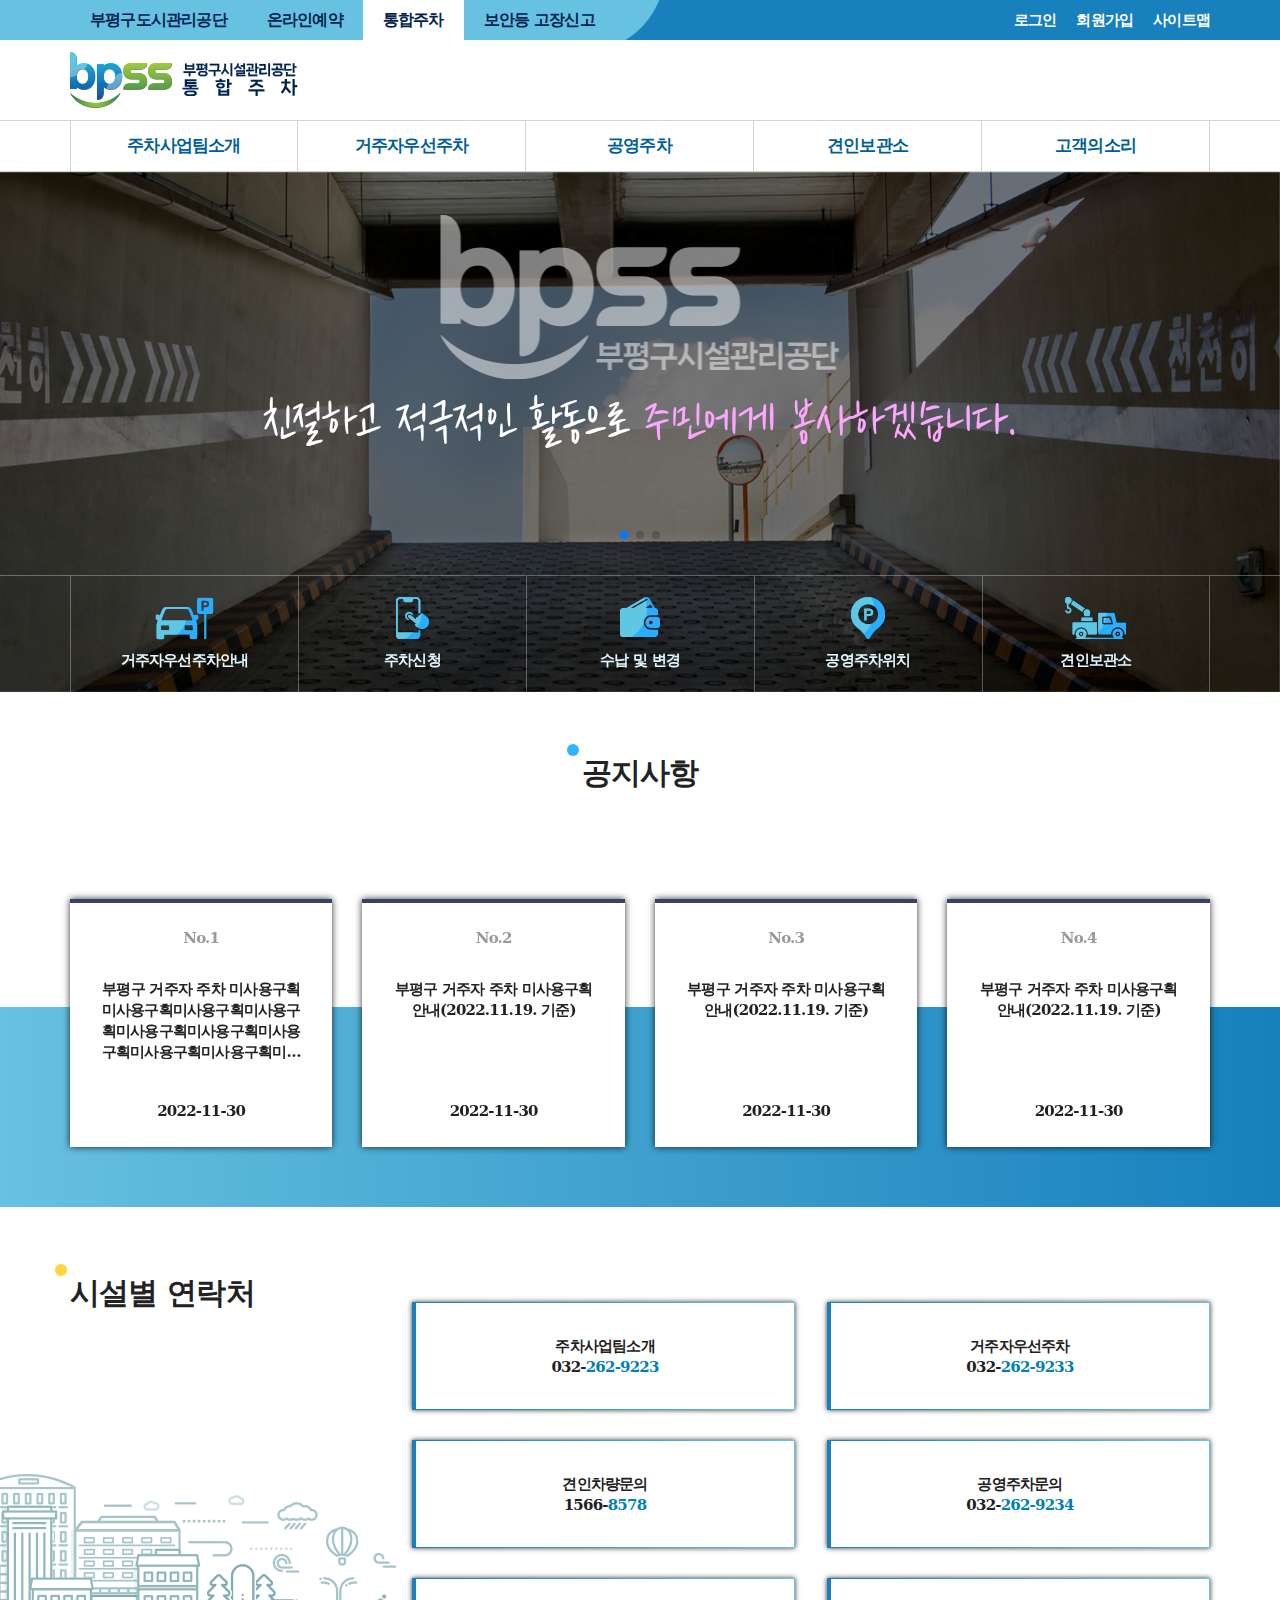
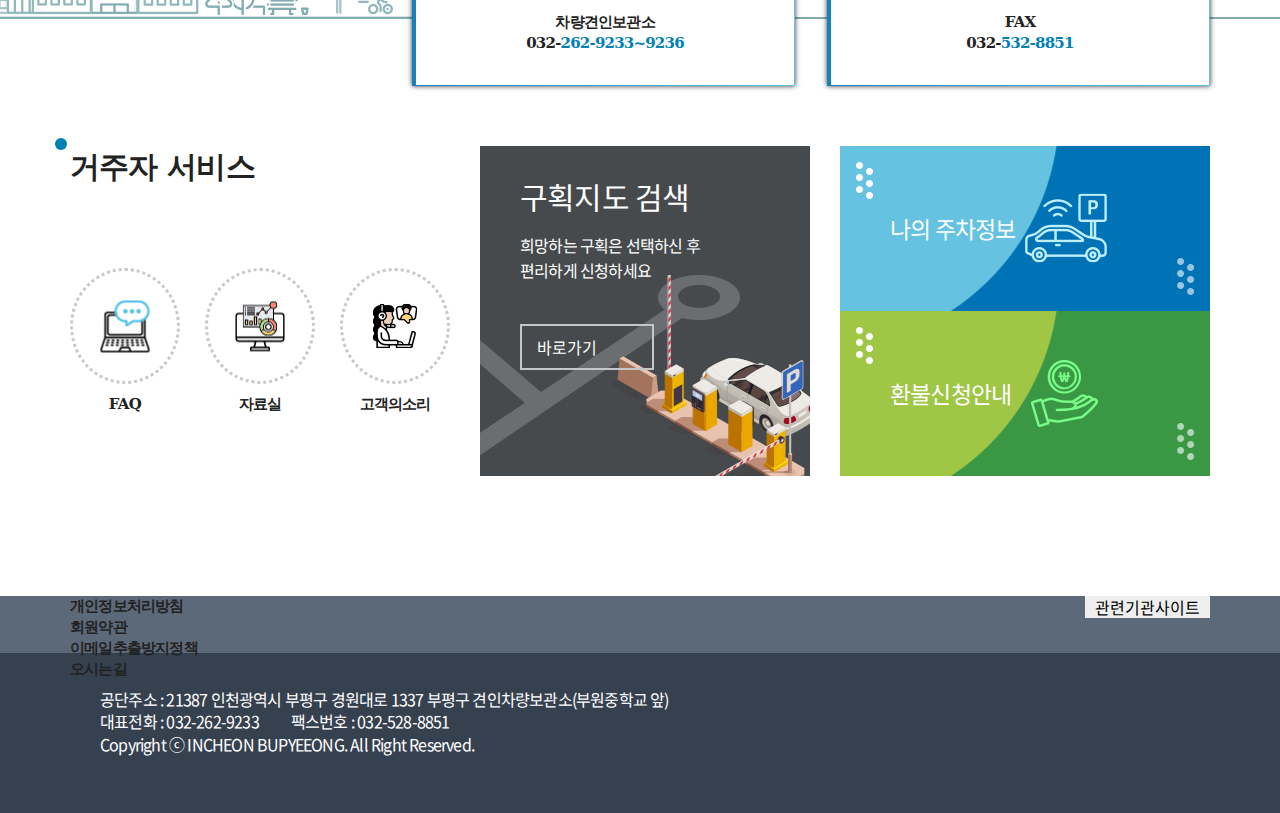
==== html/sub_주차사업팀소개_주차사업팀안내.html @ a251cdbd "#1202_bbp_반응형작업했음" ====
<!DOCTYPE html>
<html lang="ko">

<head>
    <meta charset="UTF-8">
    <meta http-equiv="X-UA-Compatible" content="ie=edge">
    <meta name="viewport" content="width=device-width, initial-scale=1.0, minimum-scale=1.0, maximum-scale=1.0">
    <title>부평구 통합주차시스템</title>
    <link rel="stylesheet" href="../common/css/default.css">
    <link rel="stylesheet" href="../common/css/slick.css" />
    <link rel="stylesheet" href="../common/css/swiper-bundle.min.css">
    <script src="../common/js/jquery-3.6.0.min.js"></script>
    <script src="../common/js/common.js"></script>
    <script src="../common/js/slick.js"></script>
    <script src="../common/js/swiper-bundle.min.js"></script>
</head>

<body>
    <div class="wrapper">
        <!-- skip navi -->
        <div class="skip_navi">
            <strong class="hide">바로가기 메뉴</strong>
            <a href="#contents">본문 바로가기</a>
            <a href="#gnb">주메뉴 바로가기</a>
        </div>
        <!-- / skip navi -->
        <!-- header -->
        <header>
            <div class="header_upper">
                <div class="container">
                    <ul class="ul_l">
                        <li>
                            <a href="">
                                부평구도시관리공단
                            </a>
                        </li>
                        <li>
                            <a href="">
                                온라인예약
                            </a>
                        </li>
                        <li class="active">
                            <a href="">
                                통합주차
                            </a>
                        </li>
                        <li>
                            <a href="">
                                보안등 고장신고
                            </a>
                        </li>
                    </ul>
                    <ul class="ul_r">
                        <!-- 로그인하면 숨김 -->
                        <li>
                            <a href="">
                                로그인
                            </a>
                        </li>
                        <li>
                            <a href="">
                                회원가입
                            </a>
                        </li>
                        <!-- / 로그인하면 숨김 -->
                        <li>
                            <a href="">
                                사이트맵
                            </a>
                        </li>
                    </ul>
                </div>
            </div>
            <div class="header_main">
                <div class="container">
                    <div class="logowrap">
                        <a href=""><span class="hide">부평구시설관리공단통합주차</span></a>
                    </div>
                    <div class="m_btn"></div>
                </div>
            </div>
            <nav class="m_menu clear">
                <div class="m_header">
                    <div class="container">
                        <div class="logowrap">
                            <a href=""><span class="hide">부평구시설관리공단통합주차</span></a>
                        </div>
                        <div class="m_btn"></div>
                    </div>
                </div>
                <div class="shortcut">
                    <div class="container">
                        <ul>
                            <li>
                                <a href="">
                                    <dl>
                                        <dt>
                                            <img src="../common/images/main_m_shortcut_01.png" alt="로그인 아이콘">
                                        </dt>
                                        <dd>로그인</dd>
                                    </dl>
                                </a>
                            </li>
                            <li>
                                <a href="">
                                    <dl>
                                        <dt>
                                            <img src="../common/images/main_m_shortcut_02.png" alt="회원가입 아이콘">
                                        </dt>
                                        <dd>회원가입</dd>
                                    </dl>
                                </a>
                            </li>
                            <li>
                                <a href="">
                                    <dl>
                                        <dt>
                                            <img src="../common/images/main_m_shortcut_03.png" alt="구간지도검색 아이콘">
                                        </dt>
                                        <dd>구간지도검색</dd>
                                    </dl>
                                </a>
                            </li>
                        </ul>
                    </div>
                </div>
                <div class="accord">
                    <dl>
                        <dt>주차사업팀소개</dt>
                        <dd><a href="">주차사업안내</a></dd>
                        <dd><a href="">주차문화개선계획</a></dd>
                        <dd><a href="">위치안내</a></dd>
                    </dl>
                    <dl>
                        <dt>거주자우선주차</dt>
                        <dd><a href="">이용안내</a></dd>
                        <dd><a href="">이용신청</a></dd>
                        <dd><a href="">환불신청 안내</a></dd>
                        <dd><a href="">구획지도검색</a></dd>
                        <dd><a href="">수납 및 변경</a></dd>
                        <dd><a href="">배정취소 안내</a></dd>
                        <dd><a href="">설치/삭선 신청</a></dd>
                    </dl>
                    <dl>
                        <dt>공영주차</dt>
                        <dd><a href="">이용안내</a></dd>
                        <dd><a href="">현황 및 위치</a></dd>
                        <dd><a href="">미납차량조회</a></dd>
                        <dd><a href="">무인주차장 정기권신청(분기)</a></dd>
                        <dd><a href="">대기신청</a></dd>
                    </dl>
                    <dl>
                        <dt>견인보관소</dt>
                        <dd><a href="">견인보관소 안내</a></dd>
                        <dd><a href="">견인차량 조회</a></dd>
                    </dl>
                    <dl>
                        <dt>고객의소리</dt>
                        <dd><a href="">공지사항</a></dd>
                        <dd><a href="">FAQ</a></dd>
                        <dd><a href="">민원게시판</a></dd>
                        <dd><a href="">자료실(양식)</a></dd>
                    </dl>
                    <dl>
                        <dt>My Page</dt>
                        <dd><a href="">차량정보</a></dd>
                        <dd><a href="">신청정보</a></dd>
                        <dd><a href="">수납관리</a></dd>
                        <dd><a href="">배정정보</a></dd>
                        <dd><a href="">월대기신청내역</a></dd>
                    </dl>
                </div>
            </nav>
            <div class="header_lower">
                <div class="container">
                    <nav class="gnbwrap">
                        <ul class="gnb">
                            <li class="dep_1">
                                <a href="">주차사업팀소개</a>
                                <div class="lnbwrap">
                                    <ul class="lnb"></ul>
                                </div>
                            </li>
                            <li class="dep_1">
                                <a href="">거주자우선주차</a>
                                <div class="lnbwrap">
                                    <ul class="lnb"></ul>
                                </div>
                            </li>
                            <li class="dep_1">
                                <a href="">공영주차</a>
                                <div class="lnbwrap">
                                    <ul class="lnb"></ul>
                                </div>
                            </li>
                            <li class="dep_1">
                                <a href="">견인보관소</a>
                                <div class="lnbwrap">
                                    <ul class="lnb"></ul>
                                </div>
                            </li>
                            <li class="dep_1">
                                <a href="">고객의소리 </a>
                                <div class="lnbwrap">
                                    <ul class="lnb"></ul>
                                </div>
                            </li>
                        </ul>
                    </nav>
                </div>
            </div>

        </header>
        <!-- / header -->
        <!-- contents -->
        <div class="contentswrap">
            <div class="main_visualwrap">
                <div class="swiper main_visual">
                    <div class="swiper-wrapper">
                        <div class="swiper-slide main_visual_01"><span class="hide">메인비쥬얼1</span></div>
                        <div class="swiper-slide main_visual_02"><span class="hide">메인비쥬얼2</span></div>
                        <div class="swiper-slide main_visual_03"><span class="hide">메인비쥬얼3</span></div>
                    </div>
                </div>
                <div class="swiper-pagination"></div>
                <div class="swiper-button"></div>
                <span class="visual_contents">친절하고 적극적인 활동으로 <em>주민에게 봉사하겠습니다.</em></span>
                <div class="visual_menu">
                    <div class="menu_list container">
                        <div class="swiper-wrapper">
                            <div class="swiper-slide">
                                <a href="">
                                    <dl>
                                        <dt>
                                            <img src="../common/images/main_icn_parkfirst.png" alt="">
                                        </dt>
                                        <dd class="lh">거주자우선<span class="brrr"></span>주차안내</dd>
                                    </dl>
                                </a>
                            </div>
                            <div class="swiper-slide">
                                <a href="">
                                    <dl>
                                        <dt>
                                            <img src="../common/images/main_icn_parksubmit.png" alt="">
                                        </dt>
                                        <dd>주차신청</dd>
                                    </dl>
                                </a>
                            </div>
                            <div class="swiper-slide">
                                <a href="">
                                    <dl>
                                        <dt>
                                            <img src="../common/images/main_icn_parkpay.png" alt="">
                                        </dt>
                                        <dd>수납 및 변경</dd>
                                    </dl>
                                </a>
                            </div>
                            <div class="swiper-slide">
                                <a href="">
                                    <dl>
                                        <dt>
                                            <img src="../common/images/main_icn_parkinglocation.png" alt="">
                                        </dt>
                                        <dd>공영주차위치</dd>
                                    </dl>
                                </a>
                            </div>
                            <div class="swiper-slide">
                                <a href="">
                                    <dl>
                                        <dt>
                                            <img src="../common/images/main_icn_pulledcar.png" alt="">
                                        </dt>
                                        <dd>견인보관소</dd>
                                    </dl>
                                </a>
                            </div></div>
                    </div>
                </div>
            </div>
            <section class="notice">
                <div class="container">
                    <div class="swiper-button-next2">
                        <span>
                        </span>
                    </div>
                    <div class="swiper-button-prev2">
                        <span>
                        </span>
                    </div>
                    <h2 class="main_tit">공지사항</h2>
                    <div class="swiper noticeslide">
                        <div class="swiper-wrapper">
                            <div class="swiper-slide notice_list">
                                <a href="">
                                    <p class="notice_num">No.1</p>
                                    <p class="notice_tit">
                                        부평구 거주자 주차
                                        미사용구획미사용구획미사용구획미사용구획미사용구획미사용구획미사용구획미사용구획미사용구획미사용구획미사용구획미사용구획미사용구획미사용구획미사용구획미사용구획
                                        안내(2022.11.19. 기준)
                                    </p>
                                    <span>2022-11-30</span>
                                </a>
                            </div>
                            <div class="swiper-slide notice_list">
                                <a href="">
                                    <p class="notice_num">No.2</p>
                                    <p class="notice_tit">
                                        부평구 거주자 주차 미사용구획 안내(2022.11.19. 기준)
                                    </p>
                                    <span>2022-11-30</span>
                                </a>
                            </div>
                            <div class="swiper-slide notice_list">
                                <a href="">
                                    <p class="notice_num">No.3</p>
                                    <p class="notice_tit">
                                        부평구 거주자 주차 미사용구획 안내(2022.11.19. 기준)
                                    </p>
                                    <span>2022-11-30</span>
                                </a>
                            </div>
                            <div class="swiper-slide notice_list">
                                <a href="">
                                    <p class="notice_num">No.4</p>
                                    <p class="notice_tit">
                                        부평구 거주자 주차 미사용구획 안내(2022.11.19. 기준)
                                    </p>
                                    <span>2022-11-30</span>
                                </a>
                            </div>
                        </div>
                    </div>
                </div>
            </section>
            <section class="contacts">
                <div class="container">
                    <div class="contacts_l">
                        <h2 class="main_tit">시설별 연락처</h2>
                    </div>
                    <ul class="contacts_r">
                        <li>
                            <a href="">
                                주차사업팀소개
                                <span>032-<em>262-9223</em></span>
                            </a>
                        </li>
                        <li>
                            <a href="">
                                거주자우선주차
                                <span>032-<em>262-9233</em></span>
                            </a>
                        </li>
                        <li>
                            <a href="">
                                견인차량문의
                                <span>1566-<em>8578</em></span>
                            </a>
                        </li>
                        <li>
                            <a href="">
                                공영주차문의
                                <span>032-<em>262-9234</em></span>
                            </a>
                        </li>
                        <li>
                            <a href="">
                                차량견인보관소
                                <span>032-<em>262-9233~9236</em></span>
                            </a>
                        </li>
                        <li>
                            <a href="">
                                FAX
                                <span>032-<em>532-8851</em></span>
                            </a>
                        </li>
                    </ul>

                </div>
            </section>
            <section class="services">
                <div class="container">
                    <div class="services_l">
                        <h2 class="main_tit">거주자 서비스</h2>
                        <ul class="serv_list">
                            <li>
                                <a href="">
                                    <dl>
                                        <dt>
                                            <img src="../common/images/main_icn_faq.png" alt="FAQ 아이콘">
                                        </dt>
                                        <dd>FAQ</dd>
                                    </dl>
                                </a>
                            </li>
                            <li>
                                <a href="">
                                    <dl>
                                        <dt>
                                            <img src="../common/images/main_icn_files.png" alt="자료실 아이콘">
                                        </dt>
                                        <dd>자료실</dd>
                                    </dl>
                                </a>
                            </li>
                            <li>
                                <a href="">
                                    <dl>
                                        <dt>
                                            <img src="../common/images/main_icn_customer.png" alt="고객의소리 아이콘">
                                        </dt>
                                        <dd>고객의소리</dd>
                                    </dl>
                                </a>
                            </li>
                        </ul>
                    </div>
                    <div class="services_m">
                        <dl>
                            <dt>구획지도 검색</dt>
                            <dd>희망하는 구획은 선택하신 후<br />편리하게 신청하세요</dd>
                        </dl>
                        <button>바로가기</button>
                    </div>
                    <div class="services_r">
                        <div>
                            나의 주차정보
                            <img src="../common/images/main_icn_parking.png" alt="">
                            <button></button>
                        </div>
                        <div>
                            환불신청안내
                            <img src="../common/images/main_icn_money.png" alt="">
                            <button></button>
                        </div>
                    </div>
                </div>
            </section>
        </div>
        <!-- / contents -->
        <!-- footer -->
        <footer>
            <div class="footer_upper">
                <div class="container">
                    <ul>
                        <li>
                            <a href="">
                                개인정보처리방침
                            </a>
                        </li>
                        <li>
                            <a href="">
                                회원약관
                            </a>
                        </li>
                        <li>
                            <a href="">
                                이메일추출방지정책
                            </a>
                        </li>
                        <li>
                            <a href="">
                                오시는길
                            </a>
                        </li>
                    </ul>
                    <div>
                        <label for="rel_sites" class="hide"></label>
                        <select name="" id="rel_sites">
                            <option value="0" selected>관련기관사이트</option>
                        </select>
                    </div>
                </div>
            </div>
            <div class="footer_main">
                <div class="container">
                    <address>
                        <p>
                            공단주소 : 21387 인천광역시 부평구 경원대로 1337 부평구 견인차량보관소(부원중학교 앞)<br />
                            대표전화 : 032-262-9233&nbsp;&nbsp;&nbsp;&nbsp;&nbsp;&nbsp;&nbsp;&nbsp;&nbsp;
                            팩스번호 : 032-528-8851<br />
                            Copyright ⓒ INCHEON BUPYEEONG. All Right Reserved.
                        </p>
                    </address>
                </div>
            </div>
        </footer>
        <!-- / footer -->
    </div>
</body>
<script>
    var swiper = new Swiper(".main_visual", {
        slidesPerView: 1,
        loop: true,
        pagination: {
            el: ".swiper-pagination",
            clickable: true,
        },
        navigation: {
            nextEl: ".swiper-button-next",
            prevEl: ".swiper-button-prev",
        },
    });

    var swiper2 = new Swiper(".noticeslide", {
        slidesPerView: 1,
        spaceBetween: 30,
        loop: true,
        navigation: {
            nextEl: ".swiper-button-next2",
            prevEl: ".swiper-button-prev2",
        },
        breakpoints: {
            640: {
                slidesPerView: 1,
            },
            768: {
                slidesPerView: 2,
                spaceBetween: 50,
            },
            1024: {
                slidesPerView: 3,
                spaceBetween: 40,
            },
            1280: {
                slidesPerView: 4,
                spaceBetween: 30,
            },
        },
    });

var ww = $(window).width();
var swiper3 = undefined;

function initSwiper() {

  if (ww < 768 && swiper3 == undefined) {
    swiper3 = new Swiper(".menu_list", {
    slidesPerView: 3,
    initialSlide: 0,
    loop: true,
    });
  } else if (ww >= 768 && swiper3 != undefined) {
    swiper3.destroy();
    swiper3 = undefined;
  }
}

initSwiper();

$(window).on('resize', function () {
  ww = $(window).width();
  initSwiper();
});


</script>

</html>
---- common/css/default.css ----
@charset "UTF-8";
/*만세체*/
@font-face {
  font-family: "Manse";
  src: url("../fonts/Manse.woff") format("woff");
  font-weight: normal;
  font-style: normal;
}
/* open-sans-300 - latin */
@font-face {
  font-family: "Open Sans";
  font-style: normal;
  font-weight: 300;
  src: url("../fonts/open-sans-v23-latin-300.eot");
  /* IE9 Compat Modes */
  src: local(""), url("../fonts/open-sans-v23-latin-300.eot?#iefix") format("embedded-opentype"), url("../fonts/open-sans-v23-latin-300.woff2") format("woff2"), url("../fonts/open-sans-v23-latin-300.woff") format("woff"), url("../fonts/open-sans-v23-latin-300.ttf") format("truetype"), url("../fonts/open-sans-v23-latin-300.svg#OpenSans") format("svg");
  /* Legacy iOS */
}
/* open-sans-300italic - latin */
@font-face {
  font-family: "Open Sans";
  font-style: italic;
  font-weight: 300;
  src: url("../fonts/open-sans-v23-latin-300italic.eot");
  /* IE9 Compat Modes */
  src: local(""), url("../fonts/open-sans-v23-latin-300italic.eot?#iefix") format("embedded-opentype"), url("../fonts/open-sans-v23-latin-300italic.woff2") format("woff2"), url("../fonts/open-sans-v23-latin-300italic.woff") format("woff"), url("../fonts/open-sans-v23-latin-300italic.ttf") format("truetype"), url("../fonts/open-sans-v23-latin-300italic.svg#OpenSans") format("svg");
  /* Legacy iOS */
}
/* open-sans-regular - latin */
@font-face {
  font-family: "Open Sans";
  font-style: normal;
  font-weight: 400;
  src: url("../fonts/open-sans-v23-latin-regular.eot");
  /* IE9 Compat Modes */
  src: local(""), url("../fonts/open-sans-v23-latin-regular.eot?#iefix") format("embedded-opentype"), url("../fonts/open-sans-v23-latin-regular.woff2") format("woff2"), url("../fonts/open-sans-v23-latin-regular.woff") format("woff"), url("../fonts/open-sans-v23-latin-regular.ttf") format("truetype"), url("../fonts/open-sans-v23-latin-regular.svg#OpenSans") format("svg");
  /* Legacy iOS */
}
/* open-sans-italic - latin */
@font-face {
  font-family: "Open Sans";
  font-style: italic;
  font-weight: 400;
  src: url("../fonts/open-sans-v23-latin-italic.eot");
  /* IE9 Compat Modes */
  src: local(""), url("../fonts/open-sans-v23-latin-italic.eot?#iefix") format("embedded-opentype"), url("../fonts/open-sans-v23-latin-italic.woff2") format("woff2"), url("../fonts/open-sans-v23-latin-italic.woff") format("woff"), url("../fonts/open-sans-v23-latin-italic.ttf") format("truetype"), url("../fonts/open-sans-v23-latin-italic.svg#OpenSans") format("svg");
  /* Legacy iOS */
}
/* open-sans-regular - latin */
@font-face {
  font-family: "Open Sans";
  font-style: normal;
  font-weight: 400;
  src: url("../fonts/open-sans-v26-latin-regular.eot");
  /* IE9 Compat Modes */
  src: local(""), url("../fonts/open-sans-v26-latin-regular.eot?#iefix") format("embedded-opentype"), url("../fonts/open-sans-v26-latin-regular.woff2") format("woff2"), url("../fonts/open-sans-v26-latin-regular.woff") format("woff"), url("../fonts/open-sans-v26-latin-regular.ttf") format("truetype"), url("../fonts/open-sans-v26-latin-regular.svg#OpenSans") format("svg");
  /* Legacy iOS */
}
/* open-sans-500 - latin */
@font-face {
  font-family: "Open Sans";
  font-style: normal;
  font-weight: 500;
  src: url("../fonts/open-sans-v26-latin-500.eot");
  /* IE9 Compat Modes */
  src: local(""), url("../fonts/open-sans-v26-latin-500.eot?#iefix") format("embedded-opentype"), url("../fonts/open-sans-v26-latin-500.woff2") format("woff2"), url("../fonts/open-sans-v26-latin-500.woff") format("woff"), url("../fonts/open-sans-v26-latin-500.ttf") format("truetype"), url("../fonts/open-sans-v26-latin-500.svg#OpenSans") format("svg");
  /* Legacy iOS */
}
/* open-sans-600 - latin */
@font-face {
  font-family: "Open Sans";
  font-style: normal;
  font-weight: 600;
  src: url("../fonts/open-sans-v23-latin-600.eot");
  /* IE9 Compat Modes */
  src: local(""), url("../fonts/open-sans-v23-latin-600.eot?#iefix") format("embedded-opentype"), url("../fonts/open-sans-v23-latin-600.woff2") format("woff2"), url("../fonts/open-sans-v23-latin-600.woff") format("woff"), url("../fonts/open-sans-v23-latin-600.ttf") format("truetype"), url("../fonts/open-sans-v23-latin-600.svg#OpenSans") format("svg");
  /* Legacy iOS */
}
/* open-sans-600italic - latin */
@font-face {
  font-family: "Open Sans";
  font-style: italic;
  font-weight: 600;
  src: url("../fonts/open-sans-v23-latin-600italic.eot");
  /* IE9 Compat Modes */
  src: local(""), url("../fonts/open-sans-v23-latin-600italic.eot?#iefix") format("embedded-opentype"), url("../fonts/open-sans-v23-latin-600italic.woff2") format("woff2"), url("../fonts/open-sans-v23-latin-600italic.woff") format("woff"), url("../fonts/open-sans-v23-latin-600italic.ttf") format("truetype"), url("../fonts/open-sans-v23-latin-600italic.svg#OpenSans") format("svg");
  /* Legacy iOS */
}
/* open-sans-700 - latin */
@font-face {
  font-family: "Open Sans";
  font-style: normal;
  font-weight: 700;
  src: url("../fonts/open-sans-v23-latin-700.eot");
  /* IE9 Compat Modes */
  src: local(""), url("../fonts/open-sans-v23-latin-700.eot?#iefix") format("embedded-opentype"), url("../fonts/open-sans-v23-latin-700.woff2") format("woff2"), url("../fonts/open-sans-v23-latin-700.woff") format("woff"), url("../fonts/open-sans-v23-latin-700.ttf") format("truetype"), url("../fonts/open-sans-v23-latin-700.svg#OpenSans") format("svg");
  /* Legacy iOS */
}
/* open-sans-700italic - latin */
@font-face {
  font-family: "Open Sans";
  font-style: italic;
  font-weight: 700;
  src: url("../fonts/open-sans-v23-latin-700italic.eot");
  /* IE9 Compat Modes */
  src: local(""), url("../fonts/open-sans-v23-latin-700italic.eot?#iefix") format("embedded-opentype"), url("../fonts/open-sans-v23-latin-700italic.woff2") format("woff2"), url("../fonts/open-sans-v23-latin-700italic.woff") format("woff"), url("../fonts/open-sans-v23-latin-700italic.ttf") format("truetype"), url("../fonts/open-sans-v23-latin-700italic.svg#OpenSans") format("svg");
  /* Legacy iOS */
}
/* open-sans-800 - latin */
@font-face {
  font-family: "Open Sans";
  font-style: normal;
  font-weight: 800;
  src: url("../fonts/open-sans-v23-latin-800.eot");
  /* IE9 Compat Modes */
  src: local(""), url("../fonts/open-sans-v23-latin-800.eot?#iefix") format("embedded-opentype"), url("../fonts/open-sans-v23-latin-800.woff2") format("woff2"), url("../fonts/open-sans-v23-latin-800.woff") format("woff"), url("../fonts/open-sans-v23-latin-800.ttf") format("truetype"), url("../fonts/open-sans-v23-latin-800.svg#OpenSans") format("svg");
  /* Legacy iOS */
}
/* open-sans-800italic - latin */
@font-face {
  font-family: "Open Sans";
  font-style: italic;
  font-weight: 800;
  src: url("../fonts/open-sans-v23-latin-800italic.eot");
  /* IE9 Compat Modes */
  src: local(""), url("../fonts/open-sans-v23-latin-800italic.eot?#iefix") format("embedded-opentype"), url("../fonts/open-sans-v23-latin-800italic.woff2") format("woff2"), url("../fonts/open-sans-v23-latin-800italic.woff") format("woff"), url("../fonts/open-sans-v23-latin-800italic.ttf") format("truetype"), url("../fonts/open-sans-v23-latin-800italic.svg#OpenSans") format("svg");
  /* Legacy iOS */
}
/* Noto Sans */
@font-face {
  font-family: "Noto Sans";
  font-weight: 200;
  font-style: normal;
  src: url("../fonts/NotoSansKR-Light.eot");
  src: local(※), url("../fonts/NotoSansKR-Light.eot#iefix") format("embedded-opentype"), url("../fonts/NotoSansKR-Light.woff") format("woff"), url("../fonts/NotoSansKR-Light.otf") format("opentype");
}
@font-face {
  font-family: "Noto Sans";
  font-weight: 300;
  font-style: normal;
  src: url("../fonts/NotoSansKR-DemiLight.eot");
  src: local(※), url("../fonts/NotoSansKR-DemiLight.eot#iefix") format("embedded-opentype"), url("../fonts/NotoSansKR-DemiLight.woff") format("woff"), url("../fonts/NotoSansKR-DemiLight.otf") format("opentype");
}
@font-face {
  font-family: "Noto Sans";
  font-weight: 400;
  font-style: normal;
  src: url("../common/fonts/NotoSansKR-Regular.eot");
  src: local(※), url("../fonts/NotoSansKR-Regular.eot#iefix") format("embedded-opentype"), url("../fonts/NotoSansKR-Regular.woff") format("woff"), url("../fonts/NotoSansKR-Regular.otf") format("opentype");
}
@font-face {
  font-family: "Noto Sans";
  font-weight: 500;
  font-style: normal;
  src: url("../fonts/NotoSansKR-Medium.eot");
  src: local(※), url("../fonts/NotoSansKR-Medium.eot#iefix") format("embedded-opentype"), url("../fonts/NotoSansKR-Medium.woff") format("woff"), url("../fonts/NotoSansKR-Medium.otf") format("opentype");
}
@font-face {
  font-family: "Noto Sans";
  font-weight: 700;
  font-style: normal;
  src: url("../fonts/NotoSansKR-Bold.eot");
  src: local(※), url("../fonts/NotoSansKR-Bold.eot#iefix") format("embedded-opentype"), url("../fonts/NotoSansKR-Bold.woff") format("woff"), url("../fonts/NotoSansKR-Bold.otf") format("opentype");
}
/*나눔명조*/
@font-face {
  font-family: "../fonts/NanumMyeongjo";
  font-style: normal;
  font-weight: 400;
  src: local("※"), url("../fonts/NanumMyeongjoR.woff2") format("woff2"), url("../fonts/NanumMyeongjoR.woff") format("woff"), url("../fonts/NanumMyeongjoR.ttf") format("truetype"), url("../fonts/NanumMyeongjoR.otf") format("opentype"), url("../fonts/NanumMyeongjoR.eot") format("embedded-opentype");
}
@font-face {
  font-family: "../fonts/NanumMyeongjo";
  font-style: normal;
  font-weight: 700;
  src: local("※"), url("../fonts/NanumMyeongjoB.woff2") format("woff2"), url("../fonts/NanumMyeongjoB.woff") format("woff"), url("../fonts/NanumMyeongjoB.ttf") format("truetype"), url("../fonts/NanumMyeongjoB.otf") format("opentype"), url("../fonts/NanumMyeongjoB.eot") format("embedded-opentype");
}
@font-face {
  font-family: "../fonts/NanumMyeongjo";
  font-style: normal;
  font-weight: 900;
  src: local("※"), url("../fonts/NanumMyeongjoEB.woff2") format("woff2"), url("../fonts/NanumMyeongjoEB.woff") format("woff"), url("../fonts/NanumMyeongjoEB.ttf") format("truetype"), url("../fonts/NanumMyeongjoEB.otf") format("opentype"), url("../fonts/NanumMyeongjoEB.eot") format("embedded-opentype");
}
@font-face {
  font-family: "Elice";
  font-style: normal;
  font-weight: 400;
  src: local("※"), url("../fonts/EliceDigitalBaeumOTF_Regular.woff") format("woff"), url("../fonts/EliceDigitalCodingverH_Regular.ttf") format("truetype"), url("../fonts/EliceDigitalBaeumOTF_Regular.otf") format("opentype"), url("../fonts/EliceDigitalBaeumOTF_Regular.eot") format("embedded-opentype");
}
@font-face {
  font-family: "Elice";
  font-style: normal;
  font-weight: 500;
  src: local("※"), url("../fonts/EliceDigitalBaeumOTF_Regular.woff") format("woff"), url("../fonts/EliceDigitalCodingverH_Regular.ttf") format("truetype"), url("../fonts/EliceDigitalBaeumOTF_Regular.otf") format("opentype"), url("../fonts/EliceDigitalBaeumOTF_Regular.eot") format("embedded-opentype");
}
@font-face {
  font-family: "one";
  font-weight: 300;
  font-style: normal;
  src: url("../fonts/ONE_MOBILE_REGULAR.eot");
  src: local(※), url("../fonts/ONE_MOBILE_REGULAR.eot") format("embedded-opentype"), url("../fonts/ONE_MOBILE_REGULAR.woff") format("woff"), url("../fonts/ONE_MOBILE_REGULAR.TTF") format("truetype"), url("../fonts/ONE_MOBILE_OTF_REGULAR.OTF") format("opentype");
}
@font-face {
  font-family: "one";
  font-weight: 400;
  font-style: normal;
  src: url("../fonts/ONE_MOBILE_BOLD.eot");
  src: local(※), url("../fonts/ONE_MOBILE_BOLD.eot") format("embedded-opentype"), url("../fonts/ONE_MOBILE_BOLD.woff") format("woff"), url("../fonts/ONE_MOBILE_BOLD.TTF") format("truetype"), url("../fonts/ONE_MOBILE_OTF_BOLD.OTF") format("opentype");
}
@font-face {
  font-family: "one";
  font-weight: 500;
  font-style: normal;
  src: url("../fonts/ONE_MOBILE_BOLD.eot");
  src: local(※), url("../fonts/ONE_MOBILE_BOLD.eot") format("embedded-opentype"), url("../fonts/ONE_MOBILE_BOLD.woff") format("woff"), url("../fonts/ONE_MOBILE_BOLD.TTF") format("truetype"), url("../fonts/ONE_MOBILE_OTF_BOLD.OTF") format("opentype");
}
@font-face {
  font-family: "one";
  font-weight: 600;
  font-style: normal;
  src: url("../fonts/ONE_MOBILE_BOLD.eot");
  src: local(※), url("../fonts/ONE_MOBILE_BOLD.eot") format("embedded-opentype"), url("../fonts/ONE_MOBILE_BOLD.woff") format("woff"), url("../fonts/ONE_MOBILE_BOLD.TTF") format("truetype"), url("../fonts/ONE_MOBILE_OTF_BOLD.OTF") format("opentype");
}
@font-face {
  font-family: "pop";
  font-weight: 400;
  font-style: normal;
  src: url("../fonts/ONE_MOBILE_POP.eot");
  src: local(※), url("../fonts/ONE_MOBILE_POP.eot") format("embedded-opentype"), url("../fonts/ONE_MOBILE_POP.woff") format("woff"), url("../fonts/ONE_MOBILE_POP.TTF") format("truetype"), url("../fonts/ONE_MOBILE_POP.OTF") format("opentype");
}
/* NanumSquare Neo */
@font-face {
  font-family: "../fonts/NanumSquare Neo L";
  src: url("../fonts/NanumSquareNeoTTF-aLt.eot");
  src: url("../fonts/NanumSquareNeoTTF-aLt.eot?#iefix") format("embedded-opentype"), url("../fonts/NanumSquareNeoTTF-aLt.woff2") format("woff2"), url("../fonts/NanumSquareNeoTTF-aLt.woff") format("woff"), url("../fonts/NanumSquareNeoTTF-aLt.ttf") format("truetype"), url("../fonts/NanumSquareNeoTTF-aLt.svg#NanumSquareNeoTTF-aLt") format("svg");
  font-weight: 300;
  font-style: normal;
  font-display: swap;
}
@font-face {
  font-family: "../fonts/NanumSquare Neo B";
  src: url("../fonts/NanumSquareNeoTTF-cBd.eot");
  src: url("../fonts/NanumSquareNeoTTF-cBd.eot?#iefix") format("embedded-opentype"), url("../fonts/NanumSquareNeoTTF-cBd.woff2") format("woff2"), url("../fonts/NanumSquareNeoTTF-cBd.woff") format("woff"), url("../fonts/NanumSquareNeoTTF-cBd.ttf") format("truetype"), url("../fonts/NanumSquareNeoTTF-cBd.svg#NanumSquareNeoTTF-cBd") format("svg");
  font-weight: bold;
  font-style: normal;
  font-display: swap;
}
@font-face {
  font-family: "../fonts/NanumSquare Neo R";
  src: url("../fonts/NanumSquareNeoTTF-bRg.eot");
  src: url("../fonts/NanumSquareNeoTTF-bRg.eot?#iefix") format("embedded-opentype"), url("../fonts/NanumSquareNeoTTF-bRg.woff2") format("woff2"), url("../fonts/NanumSquareNeoTTF-bRg.woff") format("woff"), url("../fonts/NanumSquareNeoTTF-bRg.ttf") format("truetype"), url("../fonts/NanumSquareNeoTTF-bRg.svg#NanumSquareNeoTTF-bRg") format("svg");
  font-weight: normal;
  font-style: normal;
  font-display: swap;
}
@font-face {
  font-family: "../fonts/NanumSquare Neo H";
  src: url("../fonts/NanumSquareNeoTTF-eHv.eot");
  src: url("../fonts/NanumSquareNeoTTF-eHv.eot?#iefix") format("embedded-opentype"), url("../fonts/NanumSquareNeoTTF-eHv.woff2") format("woff2"), url("../fonts/NanumSquareNeoTTF-eHv.woff") format("woff"), url("../fonts/NanumSquareNeoTTF-eHv.ttf") format("truetype"), url("../fonts/NanumSquareNeoTTF-eHv.svg#NanumSquareNeoTTF-eHv") format("svg");
  font-weight: 900;
  font-style: normal;
  font-display: swap;
}
@font-face {
  font-family: "../fonts/NanumSquare Neo EB";
  src: url("../fonts/NanumSquareNeoTTF-dEb.eot");
  src: url("../fonts/NanumSquareNeoTTF-dEb.eot?#iefix") format("embedded-opentype"), url("../fonts/NanumSquareNeoTTF-dEb.woff2") format("woff2"), url("../fonts/NanumSquareNeoTTF-dEb.woff") format("woff"), url("../fonts/NanumSquareNeoTTF-dEb.ttf") format("truetype"), url("../fonts/NanumSquareNeoTTF-dEb.svg#NanumSquareNeoTTF-dEb") format("svg");
  font-weight: bold;
  font-style: normal;
  font-display: swap;
}
@font-face {
  font-family: "../fonts/NanumSquare Neo variable";
  src: url("../fonts/NanumSquareNeo-Variable.eot");
  src: url("../fonts/NanumSquareNeo-Variable.eot?#iefix") format("embedded-opentype"), url("../fonts/NanumSquareNeo-Variable.woff2") format("woff2"), url("../fonts/NanumSquareNeo-Variable.woff") format("woff"), url("../fonts/NanumSquareNeo-Variable.ttf") format("truetype"), url("../fonts/NanumSquareNeo-Variable.svg#NanumSquareNeo-Variable") format("svg");
  font-weight: normal;
  font-style: normal;
  font-display: swap;
}
/* cafe25shiningstar */
@font-face {
  font-family: "Cafe24 Shiningstar";
  src: url("../fonts/Cafe24Shiningstar.eot");
  src: url("../fonts/Cafe24Shiningstar.eot?#iefix") format("embedded-opentype"), url("../fonts/Cafe24Shiningstar.woff2") format("woff2"), url("../fonts/Cafe24Shiningstar.woff") format("woff"), url("../fonts/Cafe24Shiningstar.ttf") format("truetype"), url("../fonts/Cafe24Shiningstar.svg#Cafe24Shiningstar") format("svg");
  font-weight: normal;
  font-style: normal;
  font-display: swap;
}
/********* reset.css **********/
html, body, div, span, applet, object, iframe, h1, h2, h3, h4, h5, h6, p, blockquote, pre, a, abbr, acronym, address, big, cite, code, del, dfn, em, img, ins, kbd, q, s, samp, small, strike, strong, sub, sup, tt, var, b, u, i, center, dl, dt, dd, ul, ol, li, form, fieldset, legend, label, input, button, select, textarea, header, main, footer, section, article, aside, menu, nav, table, caption, tbody, tfoot, thead, tr, th, td, summary, figure, figcaption, hgroup {
  margin: 0;
  padding: 0;
  border: 0;
  font-size: 100%;
  font: inherit;
  box-sizing: border-box;
}

html, body {
  width: 100%;
  height: 100%;
}

body {
  font-size: 16px;
  line-height: 1.4;
  color: #222;
  font-family: "Noto Sans", "sans-serif";
  letter-spacing: -0.05em;
}

/* HTML5 display-role reset for older browsers */
article, aside, details, figcaption, figure, footer, header, hgroup, menu, nav, section {
  display: block;
}

h1, h2, h3, h4, h5, h6 {
  font-size: 1rem;
  font-weight: normal;
}

ul, ol, li {
  list-style-type: none;
}

ul:after, ol:after, dl:after {
  display: block;
  clear: both;
  content: "";
}

a {
  color: inherit;
  text-decoration: none;
  display: block;
}

img {
  max-width: 100%;
  border: 0;
  vertical-align: middle;
}

p {
  max-height: 9999px;
}

address {
  font-style: normal;
}

button {
  margin: 0;
  padding: 0;
  box-sizing: border-box;
  border: 0 none;
  background-color: transparent;
  font-family: inherit;
  font-size: inherit;
  cursor: pointer;
  -webkit-appearance: none;
  -moz-appearance: none;
  appearance: none;
  box-sizing: border-box;
  cursor: pointer;
}

caption, legend {
  height: 1px;
  width: 1px;
  overflow: hidden;
  clip: rect(1px 1px 1px 1px);
  clip: rect(1px, 1px, 1px, 1px);
  margin: -1px;
}

.hide {
  height: 1px;
  width: 1px;
  overflow: hidden;
  clip: rect(1px 1px 1px 1px);
  clip: rect(1px, 1px, 1px, 1px);
  margin: -1px;
  position: absolute;
  left: 0;
  right: 0;
}

.clear {
  clear: both;
  display: block;
  content: "";
  overflow: hidden;
}

.br {
  display: block;
}

table {
  display: table;
  width: 100%;
  border-collapse: collapse;
  border-spacing: 0;
  table-layout: fixed;
}

select::-ms-expand {
  display: none;
}

input::-ms-check {
  display: none;
}

form {
  display: block;
  width: 100%;
}

input, select, textarea {
  padding: 0 10px;
  -webkit-appearance: none;
  -moz-appearance: none;
  appearance: none;
  box-sizing: border-box;
  width: 100%;
  display: block;
  border: 0;
  font-family: inherit;
}

.ml10 {
  margin-left: 10px;
}

.ml20 {
  margin-left: 20px;
}

.ml25 {
  margin-left: 25px;
}

.ml30 {
  margin-left: 30px;
}

.mt20 {
  margin-top: 20px;
}

.mt30 {
  margin-top: 30px;
}

.mt50 {
  margin-top: 50px;
}

.mr40 {
  margin-right: 40px;
}

.mb30 {
  margin-bottom: 30px;
}

.mb50 {
  margin-bottom: 50px;
}

.pb0 {
  padding-bottom: 0 !important;
}

.fl {
  float: left;
}

.fr {
  float: right;
}

.bo_l {
  border-left: 1px solid #999999;
}

.bo_r {
  border-right: 1px solid #999999;
}

/*flexbox*/
/*clear*/
/*요소중앙정렬*/
/*아이템 정렬*/
.wrapper {
  min-height: 100vh;
}

*, a {
  font-family: "NanumSquare Neo B", "serif";
  font-weight: bold;
  font-size: 15px;
}

.container {
  max-width: 1140px;
  margin: auto;
}
@media screen and (max-width: 1260px) {
  .container {
    margin-right: 30px;
    margin-left: 30px;
  }
}
@media screen and (max-width: 720px) {
  .container {
    margin-right: 13px;
    margin-left: 13px;
  }
}

.skip_navi {
  position: absolute;
  z-index: 9999;
  width: 100%;
  left: 0;
  top: 0;
  text-align: center;
}
.skip_navi a {
  display: block;
  position: absolute;
  left: 0;
  top: -9999px;
  z-index: 1;
  width: 100%;
  height: 40px;
  line-height: 40px;
  background-color: #333;
  color: #fff;
  font-size: 20px;
  font-weight: 700;
}
.skip_navi a:hover, .skip_navi a:focus {
  top: 0;
}

/*헤더*/
#header {
  /* box-shadow:0 0 10px rgba(0,0,0,0.1);  */
  /* &.active {border-radius:0 0 80px 0;transition:border-radius 0.1s;
    &:before {content:'';width:100%;height:1px;background-color:#ececec;position:absolute;left:0;top:100px;display:block;z-index:11;}
  } */
  /*   .gnb {@include clear; text-align: center;position: relative;
      font-size: 0;z-index: 12;margin-left: 50px;margin-right: 50px; padding-top: 25px;

      .logo {float: left; width: 200px;
        a {width: 200px;background: url(../images/logo.png) no-repeat center left;height: 40px;line-height: 40px;display: block;margin-right: 30px;
        }
      }

      >ul {font-size: 16px; @include clear;display: inline-block;color: #fff;float: left; 
        >li {float: left; padding: 0 30px;
          &:hover{
                    >a{color:#dd373b;} 
                } 
            &.active{
                    a {position:relative;}
                    >a::before{
                      position:absolute;left:50%;bottom:-30px;width:100%;transform:translateX(-50%);height:2px;background-color:#dd373b;content:'';z-index:2;
                    }
                    .dep2_wrap{visibility:visible;z-index: 3;}
                } 
          &:first-child {
            a {padding-left: 0;}
          }

          >a {font-weight: 600;position: relative; line-height: 40px;
            font-family: 'Elice';font-size: 18px;
          }
        }
      }

      .dep2 { display: none;width: 100%;position: absolute;top: 100%;left: 0;
        z-index: 1; visibility: hidden;background-color: #fff;
        .container {position: relative;@include clear;
          >ul {
            width: calc(100% - 215px);
            min-height: 120px;
            padding-left: 50px;
            background: #fff;
            @include ftItem(3, 30);
            margin: 30px 0 30px 215px;
            border-left: 1px solid #cecfd1;
            >li {
              transition: 0.3s;
              text-align: left;
              margin-bottom: 18px;

              &:hover {
                >a {border-color: #23408f;color: #23408f;
                  background-image: url(../images/icon_dep2_on.png);
                }
              }

              >a {line-height: 1.2em;font-size: 16px;padding: 12px 20px;
                transition: 0.3s; display: block;font-weight: 500;border: 1px solid #cecfd1; border-radius: 4px; transition: 0.3s;
                background: url(../images/icon_dep2.png) no-repeat right 21px center;
              }
            }
          }
        }
      }
    }
   */
}
@media screen and (max-width: 1200px) {
  #header .gnb .dep2_wrap .container > div {
    width: 180px;
  }
  #header .gnb .dep2_wrap .container > div img {
    width: 180px;
  }
  #header .gnb .dep2_wrap .container > ul {
    width: calc(100% - 180px);
    margin-left: 180px;
  }
}
@media screen and (max-width: 1080px) {
  #header.active {
    border-radius: 0;
  }
  #header.active:before {
    top: 82px;
  }
  #header .hd_top {
    display: none;
  }
  #header .gnb .logo a {
    padding: 16px 0;
  }
  #header .gnb > ul {
    display: none;
  }
  #header .gnb .btn_sitemap_open {
    float: right;
    display: block;
    width: 50px;
    height: 110px;
    background: url(../images/common/icon_hambug.png) no-repeat center right 30px auto;
  }
}
@media screen and (max-width: 720px) {
  #header {
    height: 55px;
  }
  #header.active:before {
    top: 55px;
  }
  #header .gnb .logo a {
    width: 155px;
    background-size: 155px auto;
    background-image: url(../images/img_logo_m.png);
    height: 55px;
    padding: 0;
  }
  #header .gnb .util {
    padding-top: 0px;
  }
  #header .gnb .util .search_box {
    top: 55px;
  }
  #header .gnb .util .btn_search_open {
    width: 55px;
    height: 55px;
    background-size: 20px auto;
  }
  #header .gnb .util .btn_search_open.active {
    background-size: 16px auto;
  }
  #header .gnb .util .btn_sitemap_open {
    width: 55px;
    height: 55px;
    background-size: 22px auto;
    margin: 0;
  }
}

.m_gnb {
  display: none;
}
@media screen and (min-width: 1080px) {
  .m_gnb {
    color: #404650;
    position: fixed;
    width: 100%;
    height: 100%;
    left: 0;
    top: 0;
    background: #fff;
    z-index: 100;
    overflow-y: hidden;
    background: rgba(0, 0, 0, 0.6);
  }
  .m_gnb > div {
    margin-left: 80px;
    background: #fff;
    min-height: 100%;
  }
  .m_gnb > div .util {
    padding: 20px 25px;
    background: #eee;
  }
  .m_gnb > div .util:after {
    content: "";
    display: block;
    clear: both;
  }
  .m_gnb > div .util ol {
    float: left;
  }
  .m_gnb > div .util ol:after {
    content: "";
    display: block;
    clear: both;
  }
  .m_gnb > div .util ol li {
    float: left;
    position: relative;
    margin-right: 7px;
  }
  .m_gnb > div .util ol li a {
    display: inline-block;
    line-height: 30px;
    font-size: 13px;
    padding: 0 40px 0 15px;
    color: #fff;
    background: #000 url(../images/m_join.png) no-repeat right 15px center/9px auto;
    border-radius: 30px;
    box-shadow: 0 3px 6px rgba(0, 0, 0, 0.33);
  }
  .m_gnb > div .util ol li:last-child a {
    background-image: url(../images/m_login.png);
  }
  .m_gnb > div .util .btn_sitemap_close {
    float: right;
    width: 30px;
    height: 30px;
    background: url(../images/m_close.png) no-repeat center/15px auto;
  }
}
@media screen and (min-width: 1080px) and (max-width: 1080px) {
  .m_gnb > ul {
    width: 100%;
  }
  .m_gnb > ul > li a {
    display: block;
    color: #404650;
    background: url(../images/arrow_gnb_dep1_off.png) no-repeat right 30px center/7px auto;
    border-bottom: 1px solid #ddd;
  }
  .m_gnb > ul > li > a {
    font-size: 18px;
    line-height: 52px;
    background-color: #fff;
    font-weight: 500;
    padding: 0 40px 0 30px;
  }
  .m_gnb > ul > li .dep2_wrap {
    display: none;
    background-color: #f6f7fc;
  }
  .m_gnb > ul > li .dep2_wrap > .container {
    margin: 0;
    max-width: none;
    padding: 0 20px;
  }
  .m_gnb > ul > li .dep2_wrap > .container > div {
    display: none;
  }
  .m_gnb > ul > li .dep2_wrap > .container > ul > li > a {
    display: block;
    line-height: 45px;
    font-size: 15px;
    padding-left: 10px;
    background-position: right 10px center;
  }
  .m_gnb > ul > li .dep2_wrap > .container > ul > li.active2 > a {
    background-image: url(../images/arrow_gnb_dep3_off.png);
    background-size: auto 7px;
  }
  .m_gnb > ul > li .dep2_wrap > .container > ul .dep3 {
    display: none;
    padding: 18px 0;
    border-bottom: 1px solid #ddd;
  }
  .m_gnb > ul > li .dep2_wrap > .container > ul .dep3 > li > a {
    display: block;
    line-height: 32px;
    color: #656d7b;
    font-size: 14px;
    border-bottom: none;
    background: none;
    font-weight: 300;
    padding: 0 0 0 20px;
  }
  .m_gnb > ul > li .dep2_wrap > .container > ul .dep3 > li > a:before {
    content: "";
    display: inline-block;
    width: 4px;
    height: 4px;
    background-color: #b3c1d8;
    margin-right: 7px;
    vertical-align: 3px;
  }
  .m_gnb > ul > li.active2 > a {
    background-image: url(../images/arrow_gnb_dep3_off.png);
    background-size: auto 7px;
  }
  .m_gnb > ul > li.active > a {
    background-color: #23408f;
    color: #fff;
    background-image: url(../images/arrow_gnb_dep1_on.png);
    background-size: auto 7px;
  }
  .m_gnb > ul > li.active .dep2_wrap > .container {
    margin: 0;
  }
}

#contents {
  position: relative;
}
#contents:after {
  content: "";
  display: block;
  clear: both;
}
.page_spot {
  position: relative;
  z-index: 1;
  border-bottom: 1px solid #dedede;
  color: #111;
}
.page_spot .page_tit {
  background-repeat: no-repeat;
  background-position: center;
  background-size: cover;
  text-align: center;
  padding-top: 110px;
  padding-bottom: 102px;
  background-image: url(../images/SUB_VISUAL1.png);
  height: 450px;
  /*      
       &.sb1 {background-image:url(../../images/mayor/bg_page_tit_1.jpg);}
       &.sb2 {background-image:url(../../images/mayor/bg_page_tit_2.jpg);}
       &.sb3 {background-image:url(../../images/mayor/bg_page_tit_3.jpg);}
       &.sb4 {background-image:url(../../images/mayor/bg_page_tit_4.jpg);} */
}
.page_spot .page_tit.sb1 {
  background-image: url(../images/SUB_VISUAL2.png);
}
.page_spot .page_tit.sb2 {
  background-image: url(../images/SUB_VISUAL3.png);
}
.page_spot .page_tit.sb3 {
  background-image: url(../images/SUB_VISUAL4.png);
}
.page_spot .page_tit.sb4 {
  background-image: url(../images/SUB_VISUAL5.png);
}
.page_spot .page_tit.sb5 {
  background-image: url(../images/SUB_VISUAL6.png);
}
.page_spot .page_tit > span {
  display: block;
  font-size: 48px;
  line-height: 110px;
  color: #fff;
  font-family: "elice";
  font-weight: 600;
  text-shadow: 10px 10px 15px rgba(0, 0, 0, 0.3);
  padding-top: 110px;
}
.page_spot .lnb {
  text-align: center;
}
.page_spot .lnb > li {
  display: inline-block;
  font-size: 20px;
  font-family: "elice";
  position: relative;
  vertical-align: top;
}
.page_spot .lnb > li:first-of-type:before {
  content: none;
}
.page_spot .lnb > li > a {
  display: table;
  width: 100%;
  height: 89px;
  padding-top: 8px;
  padding: 0 60px;
}
.page_spot .lnb > li > a > span {
  display: table-cell;
  vertical-align: middle;
}
.page_spot .lnb > li.active {
  color: #151a59;
  position: relative;
  font-weight: 600;
  border-bottom: 1px solid #071081;
}
.page_spot .lnb > li.active:before {
  content: "";
  position: absolute;
  left: 50%;
  bottom: 0;
  width: 20px;
  height: 20px;
  background: url(../images/sub_lnb_Arrow.png) no-repeat center bottom 10px;
  transform: translate(-50%, 50%);
  box-sizing: border-box;
  display: block;
}
.page_spot .lnb > li:hover {
  color: #151a59;
  position: relative;
  font-weight: 600;
  border-bottom: 1px solid #071081;
}
.page_spot .lnb > li:hover:before {
  content: "";
  position: absolute;
  left: 50%;
  bottom: 0;
  width: 20px;
  height: 20px;
  background: url(../images/sub_lnb_Arrow.png) no-repeat center bottom 10px;
  transform: translate(-50%, 50%);
  box-sizing: border-box;
  display: block;
}
.page_spot + #contents {
  padding: 50px 0 60px;
  min-height: 80vh;
}

/*페이지 타이틀*/
.tit_lg {
  padding-bottom: 50px;
}
.tit_lg:after {
  content: "";
  display: block;
  clear: both;
}
.tit_lg h2 {
  font-size: 27px;
  font-weight: 600;
  float: left;
  font-family: "ONE";
  float: left;
}
.tit_lg .pro_box {
  float: right;
}
.tit_lg .pro_box > img {
  display: inline-block;
  margin-left: 10px;
}
.tit_lg.b_bor {
  border-bottom: 1px solid #999999;
}

.tit_md {
  margin-bottom: 30px;
  display: block;
  font-size: 18px;
  font-family: "ONE";
  font-weight: 600;
}

/* 하단페이지넘버 */
.num {
  display: block;
  margin: auto;
  text-align: center;
  margin-top: 40px;
}

.w200 {
  width: 200px;
  max-width: 200px !important;
}

.w50 {
  width: 50%;
}

.table th {
  font-weight: 500;
  text-align: left;
  border-top: 1px solid #999;
  border-bottom: 1px solid #999;
  padding: 18px 0;
}
.table td {
  border-bottom: 1px solid #999;
  padding: 35px 0;
}
.table td > div {
  display: inline-block;
}

.table2 th, .table2 td {
  font-family: "ONE";
  padding: 20px 0;
  font-size: 15px;
  font-weight: 600;
  border-bottom: 1px solid #999999;
  text-align: center;
}
.table2 th {
  background-color: #d7e9ff;
  border-top: 1px solid #999999;
}
.table2 td.left {
  text-align: left;
}

.type_list:after {
  content: "";
  display: block;
  clear: both;
}
.type_list > li {
  float: left;
  margin-right: 40px !important;
  line-height: 1.2em;
}
.type_list > li label {
  display: inline-block;
  vertical-align: middle;
  cursor: pointer;
  padding-right: 10px;
  font-family: "ONE";
}
.type_list > li input {
  display: inline-block;
  width: 20px;
  height: 20px;
  padding: 0;
  vertical-align: middle;
  background-size: cover;
  margin-right: 5px;
  margin-top: 1px;
}
.type_list > li input[type=checkbox] {
  background-image: url("../images/chk_off.jpg");
}
.type_list > li input[type=checkbox]:checked {
  background-image: url("../images/chk_on.jpg");
}
.type_list > li input[type=radio] {
  background-image: url("../images/radio_off.png");
}
.type_list > li input[type=radio]:checked {
  background-image: url("../images/radio_on.png");
}
.type_list > li:last-of-type {
  margin-right: 0 !important;
}

/* 헤더 */
#header {
  position: absolute;
  left: 0;
  top: 0;
  width: 100%;
  z-index: 3;
  overflow-y: hidden;
  color: #fff;
  /*   .hd_md{
        .container{display: table;
          >*{display: table-cell;vertical-align: middle;}
        }
    } */
}
#header:hover {
  background-color: rgba(0, 0, 0, 0.5);
}
#header:hover > .container::before {
  background-color: #374958;
  width: 100%;
  height: 1px;
  position: relative;
  bottom: -111px;
  left: 0;
  z-index: 1;
  display: block;
  content: "";
}
#header .container {
  max-width: 1880px;
  position: relative;
}
#header .container:after {
  content: "";
  display: block;
  clear: both;
}
#header .logo {
  float: left;
}
#header .logo a {
  width: 230px;
  background: url(../images/logo.png) no-repeat center left;
  height: 110px;
  line-height: 110px;
  display: block;
  margin-left: 40px;
}
#header .util {
  float: right;
  width: 265px;
  margin-right: 40px;
}
#header .util:after {
  content: "";
  display: block;
  clear: both;
}
#header .util li {
  display: inline-block;
  vertical-align: middle;
  position: relative;
}
#header .util li a {
  line-height: 110px;
  padding: 0 20px;
  font-weight: 400;
  font-size: 14px;
  color: #fff;
}
#header .util li a.rang {
  background: url(../images/Arrow019.png) no-repeat center right;
  padding-right: 20px;
}
#header .util .btn_search_open {
  display: inline-block;
  background: url(../images/search_btn.png) no-repeat center;
  width: 40px;
  height: 110px;
  margin: 0 20px;
  /* &.active{background-image: url(../images/icon_search_close.png);
  + .search_box{display: block;}
  } */
}
#header .util .open_gnb {
  background: url(../images/sitemap_btn.png) no-repeat center;
  width: 40px;
  height: 110px;
  display: inline-block;
  vertical-align: middle;
}
@media screen and (max-width: 1155px) {
  #header .util {
    width: 200px;
  }
  #header .util li a {
    padding: 0 10px;
  }
  #header .util .btn_search_open {
    margin-right: 0;
  }
}
@media screen and (max-width: 1080px) {
  #header .util {
    width: 40px;
    text-align: right;
  }
  #header .util li:first-child {
    display: none;
  }
  #header .util li:nth-child(2) {
    display: none;
  }
  #header .util li:nth-child(3) {
    display: none;
  }
}
@media screen and (max-width: 720px) {
  #header .util .open_gnb {
    height: 70px;
  }
}
#header .m_btn {
  display: none;
}
#header .hd_menu {
  float: left;
  width: 50%;
}
#header #gnb {
  width: 100%;
  position: relative;
  z-index: 1;
  overflow: hidden;
}
#header #gnb:after {
  content: "";
  display: block;
  clear: both;
}
#header #gnb .container:after {
  content: "";
  display: block;
  clear: both;
}
#header #gnb .gnb_hd {
  display: none;
}
#header #gnb .dep1 > li {
  float: left;
  position: relative;
}
#header #gnb .dep1 > li > a {
  display: table;
  width: 100%;
  height: 110px;
  font-size: 18px;
  font-weight: 600;
  font-family: "Elice";
}
#header #gnb .dep1 > li > a span {
  display: table-cell;
  vertical-align: middle;
  text-align: center;
}
#header #gnb .dep2 {
  position: absolute;
  left: 0;
  top: 100%;
  z-index: 1;
  width: 100%;
  padding: 20px 10px;
  text-align: center;
  word-break: keep-all;
  color: #666;
  font-size: 16px;
  font-weight: 500;
}
#header #gnb .dep2 li a {
  font-family: "ONE";
  margin-bottom: 10px;
}
#header #gnb .dep2 li:hover {
  color: #fff;
}
#header #gnb .m_util {
  display: none;
}

@media screen and (max-width: 1260px) {
  #header .container {
    margin-left: 0;
    margin-right: 0;
  }
}
@media screen and (max-width: 1080px) {
  .container {
    margin: 0 20px;
    max-width: 100%;
  }
  #header:hover {
    background-color: unset;
  }
  #header:hover > .container::before {
    display: none;
  }
  #header #gnb {
    position: fixed;
    left: 0;
    top: 0;
    width: 100%;
    height: 100%;
    background-color: #fff;
    overflow-x: hidden;
    overflow-y: auto;
    display: none;
  }
  #header #gnb .dep1 > li > a span {
    text-align: left;
  }
  #header .hd_menu .logo a {
    background-position: top left;
    height: 60px;
  }
  #header .hd_menu {
    width: unset;
  }
  #header .util > div > div {
    display: none;
  }
  #header .util > div .logo {
    position: absolute;
    top: 20px;
    display: block;
    left: 20px;
    content: "";
  }
  #header .util > div .logo a {
    background-size: 240px auto;
    background-position: top 5px left; /*220930*/
  }
  #header .hd_menu #gnb {
    position: fixed;
    left: 0;
    top: 0;
    width: 100%;
    height: 100%;
    overflow-x: hidden;
    overflow-y: auto;
    display: none;
    background: #fff;
    z-index: 100;
  }
  #header .hd_menu #gnb .container:after {
    content: "";
    display: block;
    clear: both;
  }
  #header .hd_menu #gnb:before {
    content: none;
  }
  #header .hd_menu #gnb .gnb_hd {
    width: 100%;
    height: 80px;
    line-height: 80px;
    text-align: right;
    display: block;
    background: #fff;
    position: relative;
  }
  #header .hd_menu #gnb .gnb_hd:after {
    content: "";
    display: block;
    clear: both;
  }
  #header .hd_menu #gnb .gnb_hd img {
    position: absolute;
    left: 20px;
    top: 25px;
    width: 240px; /* 220930 */
  }
  #header .hd_menu #gnb .gnb_hd .close_gnb {
    vertical-align: middle;
    width: 33px;
    margin-right: 20px;
    background: url(../images/m_gnb_close.png) no-repeat center right;
    background-size: auto 28px;
    height: 60px;
  }
  #header .hd_menu .m_btn {
    display: block;
    text-align: right;
  }
  #header .hd_menu .m_btn .open_gnb {
    width: 40px;
    height: 50px;
    background: url(../images/btn_sitemap_open2.png) no-repeat top right;
    background-size: 30px auto;
  }
  #header .hd_menu .m_btn .logo a {
    background-size: auto 40px;
    line-height: 40px;
  }
  #header #gnb .container:after {
    content: "";
    display: block;
    clear: both;
  }
  #header #gnb:before {
    content: none;
  }
  #header #gnb .gnb_hd:after {
    content: "";
    display: block;
    clear: both;
  }
  #header #gnb .dep1 {
    width: 100%;
    padding: 0 0 30px 25px;
  }
  #header #gnb .dep1 > li {
    width: 100%;
    border-bottom: 1px solid #dde1ea;
  }
  #header #gnb .dep1 > li > a {
    display: table;
    width: 100%;
    height: 50px;
    text-align: left;
    font-size: 24px;
    color: #000;
    line-height: 60px;
  }
  #header #gnb .dep1 > li > a.menu_btn {
    position: relative;
  }
  #header #gnb .dep1 > li > a.menu_btn:after {
    content: "";
    position: absolute;
    right: 25px;
    top: 50%;
    background: url(../images/icon_gnb_dep1_off.png) no-repeat center/20px auto;
    width: 20px;
    height: 20px;
    transform: translateY(-50%);
    transition: all 0.3s;
  }
  #header #gnb .dep1 > li > div {
    position: static;
    visibility: visible;
    min-height: auto;
    display: none;
    background-color: #fff;
  }
  #header #gnb .dep1 > li > div:before, #header #gnb .dep1 > li > div:after {
    content: none;
  }
  #header #gnb .dep1 > li > div > div {
    display: none;
  }
  #header #gnb .dep1 > li.active > a span:before, #header #gnb .dep1 > li.active > a span:after {
    content: none;
  }
  #header #gnb .dep1 > li.active > a.menu_btn:after {
    background: url(../images/icon_gnb_dep1_on.png) no-repeat center/20px auto;
  }
  #header #gnb .dep1 > li.active > div {
    visibility: visible;
  }
  #header .hd_menu #gnb .dep1 > li > div {
    position: static;
    visibility: visible;
    min-height: auto;
    display: block;
  }
  #header .hd_menu #gnb .dep1 > li > div > div {
    margin: 0;
  }
  #header .hd_menu #gnb .dep1 > li > div > div > div {
    display: none;
  }
  #header .hd_menu #gnb .dep1 > li > div::before, #header .hd_menu #gnb .dep1 > li > div::after {
    display: none;
  }
  #header .hd_menu #gnb .dep2 > li {
    display: block;
    width: 100%;
  }
  #header .hd_menu #gnb .dep2 > li::after {
    display: none;
  }
  #header #gnb .dep2 li:hover > a {
    -webkit-text-decoration-line: none;
            text-decoration-line: none;
  }
  #header .hd_menu #gnb .dep2 > li > a {
    font-size: 20px;
    line-height: 50px;
    height: auto;
    padding: 0;
    width: 100%;
    display: block;
    border-bottom: 0;
    position: relative;
    font-weight: 500;
    text-align: left;
    color: #666;
    margin-bottom: 0;
  }
  #header #gnb .dep2 > li > a.menu_btn:after {
    content: "";
    position: absolute;
    right: 25px;
    top: 50%;
    background: url(../images/lnb_arrow_down.png) no-repeat center/14px auto;
    width: 14px;
    height: 9px;
    transform: translateY(-50%);
  }
  #header #gnb .dep2 > li.active > a.menu_btn:after {
    background: url(../images/lnb_arrow_up.png) no-repeat center/14px auto;
  }
  #header #gnb .dep2 {
    border-top: 2px solid #7196ff;
    display: none;
    position: relative;
    padding: 0;
    padding-left: 25px;
  }
  #header #gnb .dep2:before {
    content: none;
  }
  #header #gnb .dep2 > li {
    border-bottom: 1px solid #dde1ea;
    display: block;
  }
  #header #gnb .dep2 > li > h2 {
    display: none;
  }
  #header #gnb .dep2 > li:last-of-type {
    border-bottom: 0;
  }
  #header #gnb .dep2 > li > a:after {
    content: none;
  }
  #header #gnb .dep2 > li.active > a:before {
    content: "";
    background-color: #fff;
  }
  #header #gnb .dep2 > li.active > a.menu_btn {
    position: relative;
  }
  #header #gnb .dep2 > li .dep3 {
    padding-left: 0;
    display: none;
    width: 100%;
    padding-left: 20px;
    height: auto;
  }
  #header #gnb .dep2 > li .dep3 > li {
    width: 100%;
    float: none;
    display: block;
    margin-bottom: 5px;
    padding-left: 0;
    line-height: 60px;
  }
  #header #gnb .dep2 > li .dep3 > li:before {
    content: none;
  }
  #header #gnb .dep2 > li .dep3 > li > a { /* 221014 */
    font-size: 19px;
    color: #555;
    display: inline-block;
    width: 100%;
  }
  #header #gnb .dep3 {
    border-top: 1px solid #dde1ea;
    display: none;
    position: relative;
    padding: 0;
    padding-left: 25px;
  }
  #header #gnb .dep3 > li {
    border-bottom: 1px solid #dde1ea;
    display: block;
  }
  #header #gnb .dep3 > li:last-child {
    border-bottom: none;
  }
  #header #gnb .m_util > li:first-of-type {
    border-right: 1px solid #80a6e3;
  }
  #header .hd_menu #gnb .m_util {
    display: block;
    border-top: 1px solid #ccc;
    border-bottom: 1px solid #ccc;
  }
  #header .hd_menu #gnb .m_util:after {
    content: "";
    display: block;
    clear: both;
  }
  #header .hd_menu #gnb .m_util > li {
    float: left;
    width: 50%;
    text-align: center;
  }
  /* 220928 수정 */
  #header .hd_menu #gnb .m_util > li.loginname {
    width: 100%;
    padding: 20px 0;
    height: 65px;
    border-bottom: 1px solid #ccc;
    border-right: none;
  }
  #header .hd_menu #gnb .m_util > li {
    border-right: 1px solid #ccc;
  }
  #header .hd_menu #gnb .m_util > li:last-child {
    border-right: none;
  }
  #header .hd_menu #gnb .m_util > li a img {
    display: block;
    margin: auto;
  }
  #header .hd_menu #gnb .m_util > li a {
    font-size: 20px;
    text-align: center;
    color: #555;
    padding: 20px 0;
  }
}
@media screen and (max-width: 720px) {
  #header .logo a {
    margin-left: 20px;
    height: 70px;
  }
  #header .util {
    margin-right: 20px;
  }
}
/* 푸터 */
.footer .container {
  max-width: 1270px;
  border-left: 1px solid #c8c8c8;
  border-right: 1px solid #c8c8c8;
}
.footer .container > ul {
  padding: 40px 20px;
  text-align: right;
  border-bottom: 1px solid #c8c8c8;
}
.footer .container > ul li {
  text-align: right;
  display: inline-block;
  padding: 0 10px;
}
.footer .container > ul li:first-child {
  padding-left: 0;
}
.footer .container > ul li:last-child {
  padding-right: 0;
}
.footer .container .adr {
  padding: 40px 70px 110px;
}
.footer .container .adr:after {
  content: "";
  display: block;
  clear: both;
}
.footer .container .adr ol {
  background: url(../images/footer_logo.png) no-repeat center left;
  padding-left: 153px;
  height: 60px;
  font-size: 14px;
  font-family: "ONE";
  font-weight: 600;
  float: left;
}
.footer .container .adr .website {
  float: right;
  width: 235px;
  position: relative;
}
.footer .container .adr .website .btn {
  position: relative;
  width: 100%;
  border: 2px solid #b1b1b1;
  border-radius: 42px;
  height: 42px;
  padding: 0 45px 0 30px;
  text-align: left;
  background: #2d457c url(../images/website_arrow_down.png) no-repeat right 32px center;
  z-index: 1;
  color: #aaa;
}
.footer .container .adr .website .btn.active {
  background-image: url(../images/website_arrow_up.png);
}
.footer .container .adr .website > ul {
  padding-top: 20px;
  display: none;
  position: absolute;
  left: 0;
  top: 55%;
  width: 100%;
  max-height: 120px;
  overflow-x: hidden;
  overflow-y: auto;
  border: 2px solid #b1b1b1;
  border-radius: 0 0 5px 5px;
}
.footer .container .adr .website > ul li {
  padding: 10px 28px;
  border-bottom: 1px solid #b1b1b1;
}
.footer .container .adr .website > ul li:last-child {
  border-bottom: none;
}
.footer.sub {
  background-color: #2d457c;
  color: #aaa;
}
.footer.main .container {
  max-width: 1200px;
}
.footer.main .container > ul {
  position: relative;
}
.footer.main .container .adr ol {
  color: #444;
}
.footer.main .container .adr .website .btn {
  background-color: #fff;
  color: #000;
}
.footer.main .container .adr .website > ul {
  background-color: #fff;
}
@media screen and (max-width: 1260px) {
  .footer.main .container ul::after {
    left: 77px;
  }
  .footer.main .container ul::before {
    right: 149px;
    height: 1500px;
    z-index: 0;
  }
}
@media screen and (max-width: 1100px) {
  .footer.main .container ul::before {
    right: 139px;
  }
}
@media screen and (max-width: 1080px) {
  .footer.main .container ul::after {
    left: 103px;
  }
  .footer.main .container ul::before {
    right: 102px;
    height: 2000px;
  }
  .footer .container .adr ol {
    margin-top: 40px;
  }
}
@media screen and (max-width: 887px) {
  .footer .container > ul {
    padding: 40px 10px;
  }
  .footer .container > ul li {
    padding: 0 3px;
    font-size: 14px;
  }
}
@media screen and (max-width: 720px) {
  .footer .container {
    border-left: unset;
    border-right: unset;
  }
  .footer .container > ul {
    display: none;
  }
  .footer .container .adr ol {
    background-position: center top;
    padding-left: 0;
    padding-top: 75px;
    text-align: center;
  }
  .footer .container .adr .website {
    float: unset;
    margin: auto;
  }
}

/* header */
header {
  display: flex;
  flex-direction: column;
  flex-wrap: nowrap;
}
header .header_upper {
  height: 40px;
  line-height: 40px;
  background: url(../images/main_bg_headerupper.png) no-repeat center center/cover;
}
@media screen and (max-width: 1024px) {
  header .header_upper {
    display: none;
  }
}
header .header_upper .container {
  height: 100%;
  display: flex;
  flex-wrap: nowrap;
  justify-content: space-between;
}
header .header_upper .container > ul {
  display: flex;
  flex-wrap: nowrap;
  align-items: center;
}
header .header_upper .container .ul_l li.active a {
  background-color: #fff;
}
header .header_upper .container .ul_l li a {
  display: block;
  padding: 0 20px;
  font-size: 16px;
  color: #002450;
}
header .header_upper .container .ul_l li a:hover {
  background-color: #fff;
}
header .header_upper .container .ul_r li:last-child a {
  padding-right: 0;
}
header .header_upper .container .ul_r li a {
  font-size: 15px;
  padding: 0 10px;
  color: #fff;
}
header .header_main {
  height: 80px;
}
header .header_main .container {
  height: 100%;
  display: flex;
  flex-wrap: nowrap;
  justify-content: space-between;
  align-items: center;
}
header .header_main .container .logowrap {
  height: 100%;
}
header .header_main .container .logowrap a {
  width: 228px;
  height: 100%;
  background: url(../images/main_logo.png) no-repeat center center/contain;
}
header .header_main .container .m_btn {
  display: none;
  flex: 0 0 27px;
  width: 27px;
  height: 27px;
  background: url(../images/main_m_btn.png) no-repeat center center/cover;
  cursor: pointer;
}
header .header_main .container .m_btn.on {
  background: url(../images/main_m_btn_x.png) no-repeat center center/cover !important;
}
@media screen and (max-width: 1024px) {
  header .header_main .container .m_btn {
    display: block;
  }
}
header .m_menu {
  display: none;
  top: 0;
  left: 0;
  width: 100%;
  height: 100%;
  padding-bottom: 200px;
  z-index: 999;
  background: #167fbc;
}
header .m_menu .m_header {
  width: 100%;
  height: 80px;
}
header .m_menu .m_header .container {
  height: 100%;
  display: flex;
  flex-wrap: nowrap;
  justify-content: space-between;
  align-items: center;
}
header .m_menu .m_header .container .logowrap {
  height: 100%;
}
header .m_menu .m_header .container .logowrap a {
  width: 228px;
  height: 100%;
  background: url(../images/main_m_logo.png) no-repeat center center/contain !important;
}
header .m_menu .m_header .container .m_btn {
  flex: 0 0 27px;
  width: 27px;
  height: 27px;
  background: url(../images/main_m_btn_x.png) no-repeat center center/cover;
  cursor: pointer;
}
header .m_menu.on {
  display: block;
  position: fixed;
}
header .m_menu .shortcut {
  border-top: 1px solid #3a8ebf;
  border-bottom: 1px solid #3a8ebf;
}
header .m_menu .shortcut .container {
  margin: 0 !important;
}
header .m_menu .shortcut .container > ul {
  display: flex;
  flex-wrap: nowrap;
  text-align: center;
}
header .m_menu .shortcut .container > ul > li {
  flex: 0 0 33.33%;
  padding: 6% 0;
  border-right: 1px solid #3a8ebf;
}
header .m_menu .shortcut .container > ul > li:last-child {
  border-right: none;
}
header .m_menu .shortcut .container > ul > li a {
  display: flex;
  align-items: center;
  justify-content: center;
  width: 100%;
  height: 100%;
  color: #fff;
}
header .m_menu .shortcut .container > ul > li a dl dt {
  min-height: 52px;
  margin-bottom: 15px;
}
header .m_menu .shortcut .container > ul > li a dl dd {
  font-size: 20px;
}
header .m_menu .accord {
  height: auto;
}
header .m_menu .accord dl {
  position: relative;
}
header .m_menu .accord dl::before {
  content: "";
  display: block;
  position: absolute;
  z-index: 999;
  top: 34px;
  left: 15px;
  width: 34px;
  height: 13px;
  background: url(../images/main_m_bullet.png) no-repeat center center/contain;
}
header .m_menu .accord dl dt {
  padding-left: 70px;
  height: 80px;
  line-height: 80px;
  color: #fff;
  cursor: pointer;
  border-bottom: 1px solid #3a8ebf;
  font-size: 28px;
  position: relative;
}
header .m_menu .accord dl dt::before {
  content: "";
  display: block;
  width: 31px;
  height: 1px;
  position: absolute;
  top: 50%;
  right: 30px;
  transform: translate(-50%, -50%);
  background: #fff;
  transition: ease-in 0.3s;
}
header .m_menu .accord dl dt::after {
  content: "";
  display: block;
  width: 31px;
  height: 1px;
  position: absolute;
  top: 50%;
  right: 30px;
  transform: translate(-50%, -50%) rotate(90deg);
  background: #fff;
  transition: all 0.3s;
}
header .m_menu .accord dl dt.on::before {
  transform: translate(-50%, -50%) rotate(180deg);
}
header .m_menu .accord dl dt.on::after {
  transform: translate(-50%, -50%) rotate(-360deg);
}
header .m_menu .accord dl dd {
  display: none;
  padding-left: 95px;
  height: 60px;
  line-height: 60px;
  border-bottom: 1px solid #3a8ebf;
}
header .m_menu .accord dl dd a {
  font-size: 22px;
}
header .m_menu .accord dl a {
  color: #fff;
}
header .header_lower {
  border-top: 1px solid #d2d2d2;
  border-bottom: 1px solid #d2d2d2;
}
@media screen and (max-width: 1024px) {
  header .header_lower {
    display: none;
  }
}
header .header_lower .gnbwrap .gnb {
  display: flex;
  flex-wrap: nowrap;
}
header .header_lower .gnbwrap .gnb > .dep_1 {
  flex: 0 0 20%;
  text-align: center;
}
header .header_lower .gnbwrap .gnb > .dep_1:first-of-type a {
  border-left: 1px solid #d2d2d2;
}
header .header_lower .gnbwrap .gnb > .dep_1 a {
  padding: 13px 0;
  font-size: 17px;
  color: #005f96;
  border-right: 1px solid #d2d2d2;
}

/* footer */
footer .footer_upper {
  height: 57px;
  background-color: #5c6979;
}
footer .footer_upper .container {
  display: flex;
  flex-wrap: nowrap;
  justify-content: space-between;
}
footer .footer_upper .container .fu_l, footer .footer_upper .container .fu_r {
  position: relative;
}
@media screen and (max-width: 768px) {
  footer .footer_upper .container .fu_l, footer .footer_upper .container .fu_r {
    flex: 0 0 50%;
  }
}
footer .footer_upper .container .fu_l ul, footer .footer_upper .container .fu_r ul {
  display: flex;
  flex-wrap: nowrap;
  align-items: center;
}
footer .footer_upper .container .fu_l ul::after, footer .footer_upper .container .fu_r ul::after {
  display: none;
}
@media screen and (max-width: 1024px) {
  footer .footer_upper .container .fu_l ul, footer .footer_upper .container .fu_r ul {
    flex-direction: column-reverse;
    justify-content: flex-start;
    position: relative;
    top: -171px;
    height: 228px;
  }
}
footer .footer_upper .container .fu_l ul > li, footer .footer_upper .container .fu_r ul > li {
  width: 100%;
}
@media screen and (max-width: 1024px) {
  footer .footer_upper .container .fu_l ul > li, footer .footer_upper .container .fu_r ul > li {
    width: 100%;
    background-color: #5c6979;
    display: none;
  }
}
footer .footer_upper .container .fu_l ul > li:hover, footer .footer_upper .container .fu_r ul > li:hover {
  background-color: #495564;
}
footer .footer_upper .container .fu_l ul > li.on, footer .footer_upper .container .fu_r ul > li.on {
  display: block;
}
footer .footer_upper .container .fu_l ul > li a, footer .footer_upper .container .fu_r ul > li a {
  height: 100%;
  padding: 18px 30px;
  display: block;
  color: #ff9696;
}
@media screen and (max-width: 1024px) {
  footer .footer_upper .container .fu_l ul > li a, footer .footer_upper .container .fu_r ul > li a {
    padding: 18px 0;
    padding-left: 35px;
  }
}
footer .footer_upper .container .fu_l .show_more, footer .footer_upper .container .fu_r .show_more {
  display: block;
  width: 22px;
  height: 15px;
  background: url(../images/main_m_btn_pink.png) no-repeat center center;
  position: absolute;
  top: 20px;
  right: 20px;
  cursor: pointer;
  transform: rotate(180deg);
}
footer .footer_upper .container .fu_l .show_more.on, footer .footer_upper .container .fu_r .show_more.on {
  transform: rotate(360deg);
}
footer .footer_upper .container .fu_l .show_more.gray, footer .footer_upper .container .fu_r .show_more.gray {
  background: url(../images/main_m_btn_gray.png) no-repeat center center;
  transform: rotate(0);
}
footer .footer_upper .container .fu_l .show_more.gray.on, footer .footer_upper .container .fu_r .show_more.gray.on {
  transform: rotate(180deg);
}
footer .footer_upper .container .fu_r a {
  color: #fff !important;
}
footer .footer_main {
  height: 160px;
  padding-top: 35px;
  background-color: #364150;
  color: #fff;
}
footer .footer_main address {
  padding: 0 30px;
}

/* swiper common */
.swiper {
  width: 100%;
  height: 100%;
  margin-left: auto;
  margin-right: auto;
}

/* contents */
.contentswrap {
  width: 100%;
  height: 100%;
  /* main_visual */
}
.contentswrap .main_visualwrap {
  width: 100%;
  height: 520px;
  position: relative;
}
.contentswrap .main_visualwrap .main_visual .swiper-slide {
  background: #fff;
  filter: brightness(50%);
}
.contentswrap .main_visualwrap .main_visual .swiper-slide.main_visual_01 {
  background: url(../images/main_visual_01.png) no-repeat center center/cover;
}
.contentswrap .main_visualwrap .main_visual .swiper-slide.main_visual_02 {
  background: url(../images/main_visual_02.png) no-repeat center center/cover;
}
.contentswrap .main_visualwrap .main_visual .swiper-slide.main_visual_03 {
  background: url(../images/main_visual_03.png) no-repeat center center/cover;
}
.contentswrap .main_visualwrap .swiper-pagination {
  width: auto;
  height: 30px;
  position: absolute;
  top: 70%;
  left: 50%;
  transform: translate(-50%, -50%);
}
.contentswrap .main_visualwrap .visual_contents {
  position: absolute;
  display: inline-block;
  width: 80%;
  text-align: center;
  top: 41%;
  left: 50%;
  z-index: 2;
  transform: translateX(-50%);
  color: #fff;
  -webkit-user-select: none;
  -moz-user-select: none;
  -ms-user-select: none;
  user-select: none;
  font-family: "Cafe24 Shiningstar", "serif";
  font-size: 53px;
}
@media screen and (max-width: 1024px) {
  .contentswrap .main_visualwrap .visual_contents {
    line-height: 1;
    top: 47%;
    font-size: 7vw;
  }
}
@media screen and (max-width: 768px) {
  .contentswrap .main_visualwrap .visual_contents {
    font-size: 9.4vw;
  }
}
@media screen and (max-width: 460px) {
  .contentswrap .main_visualwrap .visual_contents {
    font-size: 10.5vw;
  }
}
.contentswrap .main_visualwrap .visual_contents em {
  color: #fca6fd;
}
@media screen and (max-width: 1024px) {
  .contentswrap .main_visualwrap .visual_contents em {
    display: block;
    font-family: "Cafe24 Shiningstar", "serif";
  }
}
.contentswrap .main_visualwrap .visual_contents::before {
  content: "";
  display: block;
  position: absolute;
  top: -170px;
  left: 50%;
  transform: translateX(-50%);
  width: 399px;
  height: 165px;
  background: url(../images/main_visual_logo.png) no-repeat center center/contain;
}
@media screen and (max-width: 1024px) {
  .contentswrap .main_visualwrap .visual_contents::before {
    width: 300px;
    top: -175px;
  }
}
.contentswrap .main_visualwrap .visual_menu {
  position: absolute;
  width: 100%;
  bottom: 0;
  z-index: 2;
  overflow: hidden;
  border-top: 1px solid rgba(255, 255, 255, 0.3);
}
@media screen and (max-width: 1024px) {
  .contentswrap .main_visualwrap .visual_menu {
    position: relative;
    border-top: none;
    border-bottom: 1px solid #ccc;
  }
}
.contentswrap .main_visualwrap .visual_menu .menu_list {
  overflow: hidden;
}
@media screen and (max-width: 768px) {
  .contentswrap .main_visualwrap .visual_menu .menu_list.container {
    margin: 0 !important;
  }
}
.contentswrap .main_visualwrap .visual_menu .menu_list .swiper-wrapper {
  display: flex;
  flex-wrap: nowrap;
  border-left: 1px solid rgba(255, 255, 255, 0.3);
}
.contentswrap .main_visualwrap .visual_menu .menu_list .swiper-wrapper > .swiper-slide {
  flex: 0 0 19.99%;
  text-align: center;
  border-right: 1px solid rgba(255, 255, 255, 0.3);
}
@media screen and (max-width: 1024px) {
  .contentswrap .main_visualwrap .visual_menu .menu_list .swiper-wrapper > .swiper-slide {
    border-right: 1px solid #ccc;
  }
}
@media screen and (max-width: 768px) {
  .contentswrap .main_visualwrap .visual_menu .menu_list .swiper-wrapper > .swiper-slide {
    flex: 0 0 33.33%;
  }
}
.contentswrap .main_visualwrap .visual_menu .menu_list .swiper-wrapper > .swiper-slide a {
  display: flex !important;
  align-items: center;
  justify-content: center;
  height: 116px;
  display: block;
  color: #dff7ff;
}
@media screen and (max-width: 1024px) {
  .contentswrap .main_visualwrap .visual_menu .menu_list .swiper-wrapper > .swiper-slide a {
    color: #444;
  }
}
.contentswrap .main_visualwrap .visual_menu .menu_list .swiper-wrapper > .swiper-slide a dl dt {
  min-height: 43px;
  margin-bottom: 10px;
}
@media screen and (max-width: 1024px) {
  .contentswrap .main_visualwrap .visual_menu .menu_list .swiper-wrapper > .swiper-slide a dl dt {
    padding-top: 5px;
    margin-bottom: 5px;
  }
}
@media screen and (max-width: 1024px) {
  .contentswrap .main_visualwrap .visual_menu .menu_list .swiper-wrapper > .swiper-slide a dl dd.lh {
    line-height: 1.5 !important;
  }
}
@media screen and (max-width: 1024px) {
  .contentswrap .main_visualwrap .visual_menu .menu_list .swiper-wrapper > .swiper-slide a dl dd {
    min-height: 42px;
    line-height: 42px;
  }
}
.contentswrap .main_visualwrap .visual_menu .menu_list .swiper-wrapper > .swiper-slide a dl dd .brrr {
  display: block;
}
@media screen and (min-width: 1023px) {
  .contentswrap .main_visualwrap .visual_menu .menu_list .swiper-wrapper > .swiper-slide a dl dd .brrr {
    display: none;
  }
}

.main_tit {
  font-family: "NanumSquare Neo EB", "serif";
  font-weight: bold;
  font-size: 30px;
  display: inline-block;
  position: relative;
}
.main_tit::before {
  content: "";
  display: block;
  width: 12px;
  height: 12px;
  background-color: #000;
  border-radius: 50%;
  position: absolute;
  top: -8px;
  left: -15px;
}

/* section notice */
.notice {
  text-align: center;
  padding-top: 60px;
  position: relative;
}
@media screen and (max-width: 1024px) {
  .notice {
    padding-top: 210px;
  }
}
.notice::after {
  content: "";
  display: block;
  position: absolute;
  bottom: -50px;
  left: 50%;
  transform: translateX(-50%);
  width: 1280px;
  height: 200px;
  background: rgb(103, 193, 224);
  background: linear-gradient(90deg, rgb(103, 193, 224) 0%, rgb(23, 128, 189) 100%);
}
@media screen and (max-width: 1300px) {
  .notice::after {
    width: 100%;
  }
}
.notice .container {
  max-width: 1280px;
  position: relative;
  margin-bottom: 50px;
}
.notice .main_tit {
  margin-bottom: 65px;
}
.notice .main_tit::before {
  background-color: #31b4ff;
}
.notice .noticeslide {
  width: 91.41%;
  padding: 40px 15px 10px;
  position: relative;
}
.notice .noticeslide .notice_list {
  transition: all 0.3s;
}
.notice .noticeslide .notice_list:hover {
  transform: translateY(-30px);
}
.notice .noticeslide .notice_list a {
  height: 248px;
  background: #fff;
  box-shadow: 0 0 7px rgba(0, 0, 0, 0.8);
  display: flex;
  flex-direction: column;
  padding: 25px 30px;
  border-top: 4px solid #37426a;
}
.notice .noticeslide .notice_list a .notice_num {
  color: #999;
  margin-bottom: 30px;
}
.notice .noticeslide .notice_list a .notice_tit {
  display: -webkit-box;
  max-height: 80px;
  text-overflow: ellipsis;
  overflow: hidden;
  -webkit-box-orient: vertical;
  -webkit-line-clamp: 4;
}
.notice .noticeslide .notice_list a span {
  margin-top: auto;
}
.notice .swiper-button-next2 {
  background: rgb(103, 193, 224);
  background: linear-gradient(270deg, rgb(103, 193, 224) 0%, rgb(23, 128, 189) 100%);
  position: absolute;
  width: 62px;
  height: 62px;
  top: 63%;
  right: -100px;
  transform: translateY(-50%);
  cursor: pointer;
  transition: all 0.3s;
}
@media screen and (max-width: 1620px) {
  .notice .swiper-button-next2 {
    display: none;
  }
}
.notice .swiper-button-next2:hover {
  border-radius: 50%;
}
.notice .swiper-button-next2:hover > span {
  border-radius: 50%;
}
.notice .swiper-button-next2:hover::after {
  transform: translate(-35px, -50%);
}
.notice .swiper-button-next2::after {
  content: "";
  display: block;
  width: 43px;
  height: 36px;
  background: url(../images/slide_arrow_next.png) no-repeat center center;
  position: absolute;
  z-index: 2;
  top: 50%;
  right: -27px;
  transform: translateY(-50%);
  transition: all 0.3s;
}
.notice .swiper-button-next2 > span {
  display: block;
  width: calc(100% - 8px);
  height: calc(100% - 8px);
  background: #fff;
  position: absolute;
  top: 50%;
  left: 50%;
  transform: translate(-50%, -50%);
  transition: all 0.3s;
}
.notice .swiper-button-prev2 {
  background: rgb(103, 193, 224);
  background: linear-gradient(270deg, rgb(103, 193, 224) 0%, rgb(23, 128, 189) 100%);
  position: absolute;
  width: 62px;
  height: 62px;
  top: 63%;
  left: -100px;
  transform: translateY(-50%);
  cursor: pointer;
  transition: all 0.3s;
}
@media screen and (max-width: 1620px) {
  .notice .swiper-button-prev2 {
    display: none;
  }
}
.notice .swiper-button-prev2:hover {
  border-radius: 50%;
}
.notice .swiper-button-prev2:hover > span {
  border-radius: 50%;
}
.notice .swiper-button-prev2:hover::after {
  transform: translate(35px, -50%);
}
.notice .swiper-button-prev2::after {
  content: "";
  display: block;
  width: 43px;
  height: 36px;
  background: url(../images/slide_arrow_prev.png) no-repeat center center;
  position: absolute;
  z-index: 2;
  top: 50%;
  left: -27px;
  transform: translateY(-50%);
  transition: all 0.3s;
}
.notice .swiper-button-prev2 > span {
  display: block;
  width: calc(100% - 8px);
  height: calc(100% - 8px);
  background: #fff;
  position: absolute;
  top: 50%;
  left: 50%;
  transform: translate(-50%, -50%);
  transition: all 0.3s;
}

/* section contacts */
.contacts {
  padding-top: 65px;
  background: url(../images/main_bg_sec2.png) no-repeat center 80%;
}
.contacts .container {
  display: flex;
  flex-wrap: nowrap;
  justify-content: space-between;
}
@media screen and (max-width: 1024px) {
  .contacts .container {
    flex-wrap: wrap;
    flex-direction: column;
  }
}
@media screen and (max-width: 768px) {
  .contacts .container {
    text-align: center;
  }
}
.contacts .container .contacts_l {
  flex: 0 0 20%;
}
.contacts .container .contacts_l .main_tit::before {
  background-color: #ffd43d;
}
.contacts .container .contacts_r {
  flex: 0 0 70%;
  display: flex;
  flex-wrap: wrap;
  justify-content: space-between;
}
.contacts .container .contacts_r::after {
  display: none;
}
.contacts .container .contacts_r > li {
  flex: 0 0 48%;
  background: rgb(103, 193, 224);
  background: linear-gradient(270deg, rgb(103, 193, 224) 0%, rgb(23, 128, 189) 100%);
  box-shadow: 0 0 5px rgba(0, 0, 0, 0.8);
  margin-top: 30px;
}
@media screen and (max-width: 768px) {
  .contacts .container .contacts_r > li {
    flex: 0 0 100%;
  }
}
.contacts .container .contacts_r > li:hover {
  transition: all 0.3s;
  box-shadow: 0 0 5px rgb(103, 193, 224);
}
.contacts .container .contacts_r > li a {
  background-color: #fff;
  width: calc(100% - 5px);
  height: calc(100% - 2px);
  padding: 33px 0;
  text-align: center;
  position: relative;
  top: 1px;
  left: 4px;
  margin-right: 0;
}
.contacts .container .contacts_r > li a span {
  display: block;
}
.contacts .container .contacts_r > li a span em {
  color: #0081b6;
}

/* section services */
.services {
  padding-top: 60px;
  margin-bottom: 120px;
}
.services .container {
  display: flex;
  flex-wrap: nowrap;
  justify-content: space-between;
}
@media screen and (max-width: 1024px) {
  .services .container {
    flex-wrap: wrap;
  }
}
.services .container .services_l {
  flex: 0 0 33.33%;
}
@media screen and (max-width: 1024px) {
  .services .container .services_l {
    flex: 0 0 48%;
  }
}
@media screen and (max-width: 768px) {
  .services .container .services_l {
    text-align: center;
    flex: 0 0 100%;
  }
}
.services .container .services_l .main_tit::before {
  background-color: #0081b6;
}
.services .container .services_l .serv_list {
  margin-top: 80px;
  display: flex;
  flex-wrap: nowrap;
  justify-content: space-between;
}
@media screen and (max-width: 1024px) {
  .services .container .services_l .serv_list {
    margin-top: 40px;
  }
}
.services .container .services_l .serv_list::after {
  display: none;
}
.services .container .services_l .serv_list > li {
  flex: 0 0 28.9%;
  transition: all 0.3s;
}
.services .container .services_l .serv_list > li:hover {
  transform: translateY(-30px);
}
.services .container .services_l .serv_list > li dl dt {
  width: 100%;
  padding-top: 100%;
  border: 3px dotted #c8c8c8;
  border-radius: 50%;
  position: relative;
  margin-bottom: 10px;
}
.services .container .services_l .serv_list > li dl dt img {
  position: absolute;
  top: 50%;
  left: 50%;
  transform: translate(-50%, -50%);
}
.services .container .services_l .serv_list > li dl dd {
  text-align: center;
}
.services .container .services_m {
  flex: 0 0 28.94%;
  background: url(../images/main_serv_bg_01.png) no-repeat center center;
  padding: 30px 40px;
  color: #fff;
}
.services .container .services_m:hover {
  box-shadow: 0 0 5px rgba(0, 0, 0, 0.8);
}
@media screen and (max-width: 1024px) {
  .services .container .services_m {
    flex: 0 0 48%;
    background: url(../images/main_serv_bg_01.png) no-repeat center 85%/cover;
  }
}
@media screen and (max-width: 768px) {
  .services .container .services_m {
    flex: 0 0 100%;
    margin-top: 30px;
  }
}
.services .container .services_m dt {
  font-size: 30px;
  margin-bottom: 15px;
}
.services .container .services_m dd {
  font-size: 16px;
  line-height: 1.6;
  margin-bottom: 40px;
}
.services .container .services_m button {
  border: 2px solid #c5c6c7;
  color: #fff;
  padding: 10px 15px;
  padding-right: 55px;
}
.services .container .services_r {
  flex: 0 0 32.45%;
  display: flex;
  flex-wrap: wrap;
}
@media screen and (max-width: 1024px) {
  .services .container .services_r {
    flex-wrap: nowrap;
    flex: 0 0 100%;
    justify-content: space-between;
  }
}
@media screen and (max-width: 768px) {
  .services .container .services_r {
    flex-wrap: wrap;
  }
}
.services .container .services_r > div {
  flex: 0 0 100%;
  height: 165px;
  padding: 0 50px;
  font-size: 23px;
  color: #fff;
  display: flex;
  align-items: center;
}
.services .container .services_r > div img {
  transition: all 0.3s;
}
.services .container .services_r > div:hover img {
  scale: 1.1;
}
@media screen and (max-width: 1024px) {
  .services .container .services_r > div {
    flex: 0 0 48%;
    margin-top: 30px;
  }
}
@media screen and (max-width: 768px) {
  .services .container .services_r > div {
    flex: 0 0 100%;
  }
}
.services .container .services_r > div:first-of-type {
  background: url(../images/main_serv_bg_02.png) no-repeat center center/cover;
}
.services .container .services_r > div:first-of-type img {
  margin-left: 10px;
}
.services .container .services_r > div:last-of-type {
  background: url(../images/main_serv_bg_03.png) no-repeat center center/cover;
}
.services .container .services_r > div:last-of-type img {
  margin-left: 20px;
}

.toggle + label {
  cursor: pointer;
  display: inline-block;
  width: 70px;
  line-height: 35px;
  border-radius: 35px;
  border: 1px solid #ccc;
  position: relative;
  text-align: right;
  padding: 0 12px;
}
.toggle + label span {
  position: absolute;
  left: 2px;
  top: 50%;
  transform: translateY(-50%);
  width: 30px;
  height: 30px;
  border-radius: 30px;
  transition: 0.3s;
  background-color: #ccc;
}
.toggle + label:after {
  content: "off";
}
.toggle:checked + label {
  text-align: left;
}
.toggle:checked + label span {
  left: calc(100% - 33px);
  transition: 0.3s;
  background-color: #555;
}
.toggle:checked + label:before {
  content: "on";
}
.toggle:checked + label:after {
  content: none;
}

/* 셀렉트 */
.pro_box .dropdown {
  max-width: 450px;
  position: relative;
  display: inline-block;
  z-index: 1;
}
.pro_box .dropdown .btn {
  position: relative;
  width: 100%;
  border: 1px solid #999;
  border-radius: 42px;
  height: 30px;
  padding: 0 40px 0 20px;
  text-align: left;
  background: #fff url(../images/tit_dropdown_btn_down.png) no-repeat right 20px center;
  z-index: 1;
  font-size: 14px;
}
.pro_box .dropdown .btn.active {
  background-image: url(../images/tit_dropdown_btn_up.png);
}
.pro_box .dropdown > ul {
  background-color: #fff;
  padding-top: 10px;
  display: none;
  position: absolute;
  left: 0;
  top: 55%;
  width: 100%;
  max-height: 120px;
  overflow-x: hidden;
  overflow-y: auto;
  border: 1px solid #b1b1b1;
  border-radius: 0 0 5px 5px;
  font-size: 14px;
}
.pro_box .dropdown > ul li {
  padding: 5px 25px;
  border-bottom: 1px solid #b1b1b1;
}
.pro_box .dropdown > ul li:last-child {
  border-bottom: none;
}

/*드롭다운 리스트*/
.list_dropdown {
  border-top: 1px solid #444444;
}
.list_dropdown ol li {
  border-bottom: 1px solid #444444;
  padding: 10px 0;
  font-weight: 500;
}
.list_dropdown dt,
.list_dropdown dd {
  border-bottom: 1px solid #444;
}
.list_dropdown dt {
  padding: 35px 0;
}
.list_dropdown dt > a {
  display: block;
  width: 100%;
}
.list_dropdown dt ul {
  padding-top: 20px;
  display: block;
  margin-left: 30px;
  clear: both;
}
.list_dropdown dt ul:after {
  content: "";
  display: block;
  clear: both;
}
.list_dropdown dt ul li {
  float: left;
  margin-right: 20px;
}
.list_dropdown dt ul li a {
  min-width: 160px;
  background-color: #a4a4a4;
  color: #fff;
  text-align: center;
  height: 35px;
  line-height: 35px;
  border-radius: 30px;
  font-weight: 500;
}
.list_dropdown dt ul li a > span {
  background-color: #474747;
  height: 20px;
  line-height: 20px;
  width: 60px;
  margin-left: 5px;
  padding: 0 15px;
  border-radius: 15px;
  font-size: 14px;
  font-weight: 400;
  margin-right: -5px;
}
.list_dropdown dt ul li:hover a {
  background-color: #4880ff;
}
.list_dropdown dt ul li:hover a > span {
  background-color: #264997;
}
.list_dropdown dt > div:after {
  content: "";
  display: block;
  clear: both;
}
.list_dropdown dt > div a {
  float: left;
  font-weight: 500;
}
.list_dropdown dt > div > div {
  float: right;
  width: 350px;
}
.list_dropdown dt > div > div .pop_wrap {
  display: inline-block;
}
.list_dropdown dt .radio {
  float: right;
  padding-top: 0;
  margin-left: 0;
  margin-bottom: 0;
  font-size: 14px;
  clear: none;
}
.list_dropdown dd {
  display: none;
  padding: 20px 0;
}

.num_bor {
  height: 26px;
  line-height: 26px;
  border: 2px solid #00c6d2;
  border-radius: 7px;
  padding: 0 10px;
  margin-right: 10px;
  height: 34px;
  line-height: 34px;
}

.btn1 {
  background-color: #00c6d2;
  border-radius: 20px;
  color: #fff;
  padding: 5px 25px;
  height: 34px;
  line-height: 34px;
  min-width: 90px;
}

.btn2 {
  min-width: 110px;
  color: #fff;
  height: 34px;
  line-height: 34px;
  background-color: #008ec2;
  border-radius: 7px;
}

.btn3 {
  min-width: 110px;
  background-color: #558dff;
  color: #fff;
  border-radius: 4px;
  height: 34px;
  line-height: 34px;
}

.bg_gray {
  background-color: #666666;
}

.bg_blue {
  background-color: #008fd2;
}

.ex {
  /* 설명버튼 */
  color: #fff;
  background-color: #777;
  width: 60px;
  height: 20px;
  line-height: 20px;
  border-radius: 15px;
  font-size: 12px;
  font-weight: 400;
}

.btn_box {
  margin-top: 30px;
  text-align: center;
  font-size: 0;
}
.btn_box .btn {
  font-family: "ONE";
  border-radius: 5px;
  margin: 0 20px;
  font-size: 14px;
  height: 44px;
  line-height: 44px;
  color: #fff;
  background-color: #008ec2;
  max-width: 140px;
  font-weight: 600;
  display: block;
  margin: auto;
  letter-spacing: initial;
}

/* 모달팝업 */
.modal_pop {
  display: none;
  position: fixed;
  width: 100%;
  height: 100%;
  left: 0;
  top: 0;
  z-index: 999;
  background-color: rgba(0, 0, 0, 0.8);
}
.modal_pop .inner {
  position: absolute;
  left: 0;
  right: 0;
  top: 50%;
  max-width: 1233px;
  margin: 50px auto;
  background-color: #fff;
  transform: translatey(-50%);
  overflow-x: hidden;
  overflow-y: auto;
  max-height: 650px;
}
.modal_pop .inner .pop_box {
  width: 100%;
  height: 100%;
}
.modal_pop .inner .pop_x {
  position: absolute;
  top: 20px;
  right: 20px;
  content: "";
  background: url(../images/popup_close.png) no-repeat top right;
  display: block;
  width: 19px;
  height: 19px;
}

.yoso {
  overflow-x: auto;
  overflow-y: hidden;
  padding: 0 10px;
  flex-grow: 1;
  margin-top: 10px;
}
.yoso > div {
  min-width: 1250px;
  line-height: 0;
  font-size: 0;
  display: flex;
}
.yoso .accordion {
  margin-right: 20px;
  display: inline-block;
  vertical-align: top;
}
.yoso .accordion li {
  font-size: 16px;
  margin: 5px 0;
}
.yoso .accordion li a {
  max-width: 200px;
  min-width: 200px;
  min-height: 70px;
  padding: 10px 35px 10px 10px;
  position: relative;
  line-height: 1.2;
  border: 1px solid #dddddd;
}
.yoso .accordion li a .num_btn {
  border-radius: 50px;
  background-color: #00c6d2;
  width: 20px;
  height: 20px;
  text-align: center;
  position: absolute;
  line-height: 18px;
  right: 10px;
  top: 50%;
  font-size: 12px;
  transform: translatey(-50%);
}
.yoso .accordion > li {
  width: 100%;
  text-align: left;
}
.yoso .accordion > li > a {
  background-color: #d5e6ff;
  font-weight: 500;
  height: 70px;
  line-height: 50px;
}
.yoso .accordion > li > ul {
  display: none;
  margin-top: 5px;
}
.yoso .accordion > li > ul li {
  font-size: 14px;
}
.yoso .accordion > li > ul li a {
  border: 1px solid #dddddd;
  max-width: 200px;
}
.yoso .accordion > li > ul li a.btn:after {
  content: "+";
  border-radius: 50px;
  background-color: #00c6d2;
  width: 20px;
  height: 20px;
  text-align: center;
  position: absolute;
  line-height: 18px;
  right: 10px;
  top: 10px;
  color: #fff;
  font-weight: 600;
}
.yoso .accordion > li > ul li a.btn.active:after {
  content: "-";
  line-height: 17px;
}
.yoso .accordion > li > ul li a .num_btn {
  top: 67%;
}
.yoso .accordion > li > ul li > ul {
  display: none;
  margin-right: 10px;
  margin-left: 80px;
  flex-direction: column;
}
.yoso .accordion > li > ul li > ul li {
  position: relative;
  /* &::before{display: block; content: ''; position: absolute; width: 40px; height: 1px; left: -40px; top: 35px; background-color: #999999;}
    &:last-child{
      &::after{display: block; content: ''; position: absolute; width: 1px; height: 300px; left: -40px; bottom: 34px; background-color: #999999;}
    } */
}
.yoso .accordion > li > ul li > ul li > a {
  border: 1px solid #dddddd;
  padding: 10px;
  max-width: 200px;
  position: relative;
  padding-right: 30px;
  background-color: #dddddd;
  /*  &.active {color:blue;} */
}
.yoso .accordion > li > ul li > ul li > a.btn:after {
  content: "+";
  border-radius: 50px;
  background-color: #00c6d2;
  width: 20px;
  height: 20px;
  text-align: center;
  position: absolute;
  line-height: 18px;
  right: 10px;
  top: 10px;
  color: #fff;
  font-weight: 600;
}
.yoso .accordion > li > ul li > ul li > a.btn.active:after {
  content: "-";
  line-height: 17px;
}
.yoso .accordion > li > ul li > ul li > ul {
  margin-left: 80px;
  display: none;
  margin-right: 10px;
  flex-direction: column;
}
.yoso .accordion > li > ul li > ul li > ul li {
  position: relative;
}
.yoso .accordion > li > ul li > ul li > ul li a {
  background-color: #374450;
  color: #fff;
}
.yoso .accordion > li > ul li > ul li > ul li:hover a {
  border: 3px solid #00c6d2;
}

/* 요소기술 */
.yoso_detail {
  border-right: 1px solid #999999;
  border-left: 1px solid #999999;
  position: relative;
}
.yoso_detail::before {
  height: 100%;
  content: "";
  display: block;
  position: absolute;
  width: 1px;
  left: 240px;
  top: 0px;
  background-color: #999;
  z-index: 1;
}
.yoso_detail > div {
  height: 70px;
  line-height: 70px;
  padding: 0 20px;
  font-weight: 600;
  width: 240px;
  border-bottom: 1px solid #dddddd;
}
.yoso_detail .tab_box2 {
  position: relative;
}
.yoso_detail .tab_box2 > li > button {
  height: 40px;
  width: 240px;
  text-align: left;
  padding: 0 35px;
  font-size: 14px;
  border-bottom: 1px solid #dddddd;
  font-family: "ONE";
  font-weight: 600;
}
.yoso_detail .tab_box2 > li > div {
  display: none;
  position: absolute;
  left: 240px;
  top: 0;
  width: calc(100% - 240px);
  background-color: #fff;
  margin-top: -70px;
  padding-bottom: 70px;
}
.yoso_detail .tab_box2 > li > div > div {
  padding: 25px;
  border-bottom: 1px solid #dddddd;
}
.yoso_detail .tab_box2 > li > div > div > span {
  font-size: 12px;
}
.yoso_detail .tab_box2 > li.active > button {
  background-color: #00c6d2;
}
.yoso_detail .tab_box2 > li.active > div {
  display: block;
}

.dot1 {
  padding-left: 10px;
}
.dot1 li {
  position: relative;
  padding-left: 15px;
}
.dot1 li::before {
  content: "";
  position: absolute;
  left: 0;
  top: 10px;
  background-color: #000;
  border-radius: 50%;
  width: 5px;
  height: 5px;
}

.word_link {
  display: inline-block !important;
  font-weight: 600;
  font-family: "Noto Sans";
  color: blue;
}

.yoso_detailB {
  font-family: "ONE";
  width: 240px;
  float: left;
  padding-bottom: 180px;
}
.yoso_detailB > ul {
  position: relative;
  left: 0;
  background-color: #fff;
}
.yoso_detailB > ul > li {
  border-bottom: 1px solid #ddd;
}
.yoso_detailB > ul > li > a {
  display: block;
  padding: 25px 40px 25px 20px;
  position: relative;
  font-weight: 600;
}
.yoso_detailB > ul > li > a.menu_btn:after {
  content: "+";
  border-radius: 50px;
  background-color: #00c6d2;
  width: 20px;
  height: 20px;
  text-align: center;
  position: absolute;
  line-height: 20px;
  right: 20px;
  top: 50%;
  color: #fff;
  font-weight: 600;
  transform: translatey(-50%);
}
.yoso_detailB > ul > li.active > a.menu_btn:after {
  content: "-";
}
.yoso_detailB > ul > li.selected > a.menu_btn:after {
  content: "-";
  border-radius: 50px;
  background-color: #00c6d2;
  width: 20px;
  height: 20px;
  text-align: center;
  position: absolute;
  line-height: 20px;
  right: 20px;
  top: 50%;
  color: #fff;
  font-weight: 600;
  transform: translatey(-50%);
}
.yoso_detailB > ul > li.selected > ol {
  display: block;
}
.yoso_detailB > ul > li > ol {
  display: none;
  border-top: 1px solid #dddddd;
}
.yoso_detailB > ul > li > ol li {
  border-bottom: 1px solid #ddd;
  font-weight: 600;
}
.yoso_detailB > ul > li > ol li a {
  display: inline-block;
  position: relative;
  padding: 20px 30px;
  font-size: 14px;
  word-break: keep-all;
}
.yoso_detailB > ul > li > ol li.selected, .yoso_detailB > ul > li > ol li.active, .yoso_detailB > ul > li > ol li:hover {
  background-color: #00c6d2;
}
.yoso_detailB > ul > li > ol li:last-child {
  border-bottom: none;
}
.yoso_detailB > .btn2 {
  max-width: 140px;
  margin: 10px auto;
  text-align: center;
  height: 40px;
  line-height: 40px;
  font-weight: 600;
}
@media screen and (min-width: 720px) {
  .yoso_detailB .lnb > li > a:hover {
    padding-left: 43px;
    color: #a47e4f;
  }
  .yoso_detailB .lnb > li > a:hover:before {
    width: 10px;
  }
  .yoso_detailB .lnb > li > a:hover.menu_btn:after {
    background-image: url(../images/common/arrow_lnb_on.png);
  }
  .yoso_detailB .lnb > li > ol li a:hover {
    color: #000;
    text-decoration: underline;
    text-underline-offset: 0.2em;
  }
  .yoso_detailB .lnb > li > ol li a:hover:before {
    background-color: #000;
  }
}
@media screen and (max-width: 1480px) {
  .yoso_detailB strong,
.yoso_detailB .lnb {
    left: 30px;
  }
}
@media screen and (max-width: 1080px) {
  .yoso_detailB {
    width: 100%;
  }
  .yoso_detailB strong,
.yoso_detailB .lnb {
    display: none;
  }
}

.yoso_detailB + div {
  width: calc(100% - 240px);
  float: left;
  border-left: 1px solid #999999;
}
.yoso_detailB + div > h3 {
  font-size: 22px;
  padding: 20.5px 20px;
  border-bottom: 1px solid #999;
  font-family: "ONE";
}
.yoso_detailB + div > div {
  padding: 20px;
  border-bottom: 1px solid #999;
  padding-bottom: 100px;
}
.yoso_detailB + div > div h4 {
  font-size: 20px;
  margin-bottom: 15px;
  font-weight: 500;
}
.yoso_detailB + div > div p {
  font-family: "ONE";
}
.yoso_detailB + div > div .bo_box {
  border: 2px solid #00c6d2;
  padding: 20px;
}
.yoso_detailB + div > div .center {
  display: block;
  margin: auto;
  text-align: center;
  font-family: "ONE";
}
.yoso_detailB + div > div:last-child {
  border-bottom: none;
}

/* 결과리포트 */
.textboxwrap {
  width: 100%;
  border: 1px solid #cbcbcb;
  padding: 10px;
}
.textboxwrap .red {
  color: red;
  font-weight: 800;
}
.textboxwrap .brc {
  font-size: 22px;
  color: blue;
}
.textboxwrap .rrc {
  font-size: 22px;
  color: red;
}

.fr.width50 {
  width: 50%;
  padding-top: 70px;
}

.textboxwrap {
  width: 100%;
}

/* 로그인 */
.mb_80 {
  margin-bottom: 80px;
}

.btn_list {
  display: flex;
  flex-wrap: nowrap;
  justify-content: center;
  margin-bottom: 60px;
}

.btn_rd {
  border-radius: 10px;
  color: #fff;
  width: 140px;
  font-size: 15px;
  padding: 15px 0;
  text-align: center;
  margin-right: 20px;
}
.btn_rd.long {
  width: 190px;
}
.btn_rd.blue {
  background-color: #008ec2;
}
.btn_rd.gray {
  background-color: #999;
}
.btn_rd:last-of-type {
  margin-right: 0;
}

.flex2div {
  display: flex;
  flex-wrap: nowrap;
  justify-content: center;
  font-family: "one";
}
.flex2div > div {
  text-align: center;
  min-width: 480px;
  height: 540px;
  border: 4px solid #e9e9e9;
  border-radius: 5px;
}
.flex2div > div:first-child {
  margin-right: 60px;
}
.flex2div > div.mem_log {
  position: relative;
}
.flex2div > div.mem_log::after {
  content: "";
  display: block;
  width: 197px;
  height: 366px;
  position: absolute;
  left: -120px;
  bottom: -30px;
  background: url(../images/login_robot.png) no-repeat 0 0;
}
.flex2div > div .mems_tit {
  font-size: 22px;
  font-weight: 600;
  color: #00435f;
  margin-top: 40px;
  margin-bottom: 45px;
}
.flex2div .mems_form {
  margin-bottom: 90px;
}
.flex2div .mems_form input {
  margin: 0 auto;
  margin-bottom: 30px;
}
.flex2div .mems_form input[class=in] {
  width: 320px;
  height: 50px;
  background-color: #bee3ff;
  border-radius: 25px;
  text-align: center;
}
.flex2div .mems_form input[type=button] {
  width: 220px;
  height: 50px;
  background-color: #0064af;
  color: #fff;
  border-radius: 25px;
  margin-bottom: 0;
  cursor: pointer;
}
.flex2div .log_btn {
  display: flex;
  flex-wrap: nowrap;
  justify-content: center;
}
.flex2div .log_btn > button {
  width: 140px;
  height: 34px;
  background-color: #99c1df;
  color: #002e50;
  border-radius: 17px;
}
.flex2div .log_btn > button:first-child {
  margin-right: 40px;
}
.flex2div .social_log > ul {
  margin-bottom: 180px;
}
.flex2div .social_log > ul > li {
  margin-bottom: 30px;
}
.flex2div .social_log > ul > li:last-child {
  margin-bottom: 0;
}
.flex2div .social_log > ul > li:last-child > a {
  background-color: #fae300;
  color: #222;
}
.flex2div .social_log > ul > li > a {
  width: 320px;
  height: 50px;
  border-radius: 5px;
  background-color: #00c73c;
  color: #fff;
  margin: 0 auto;
}
.flex2div .social_log > ul > li > a > div {
  width: 100%;
  height: 100%;
  display: flex;
  flex-wrap: nowrap;
  align-items: center;
  background: url(../images/btn_arrow.png) no-repeat 290px center;
}
.flex2div .social_log > ul > li > a > div img {
  padding: 0 20px;
}

.agreementswrap {
  font-family: "one";
}
.agreementswrap > div .agreement_step {
  display: flex;
  flex-wrap: nowrap;
  justify-content: space-between;
}
.agreementswrap > div .agreement_step > p {
  font-weight: 500;
  margin-bottom: 30px;
  font-size: 21px;
}
.agreementswrap > div .agreement_step .step_diag {
  display: flex;
  flex-wrap: nowrap;
}
.agreementswrap > div .agreement_step .step_diag li {
  position: relative;
  width: 21px;
  height: 21px;
  line-height: 19px;
  text-align: center;
  border: 2px solid #bbb;
  border-radius: 50%;
  margin-right: 19px;
}
.agreementswrap > div .agreement_step .step_diag li.on {
  color: #fff;
  border: 2px solid transparent;
  background-color: #0083b9;
}
.agreementswrap > div .agreement_step .step_diag li:last-child {
  margin-right: 0;
}
.agreementswrap > div .agreement_step .step_diag li::after {
  content: "";
  display: block;
  position: absolute;
  top: 8px;
  right: -21px;
  width: 19px;
  height: 1px;
  background-color: #999;
}
.agreementswrap > div .agreement_step .step_diag li:last-child::after {
  display: none;
}
.agreementswrap > div form label[for=agree] {
  font-size: 17px;
}
.agreementswrap > div form textarea {
  border: 1px solid #aaa;
  padding: 10px;
  margin: 20px 0;
  resize: none;
  overflow: auto;
  height: 320px;
}
.agreementswrap > div form .agreecheck {
  text-align: right;
  margin-bottom: 60px;
}
.agreementswrap > div form .agreecheck.fin {
  text-align: center;
  background-color: #fffad9;
  border-radius: 5px;
  padding: 35px 0;
  font-size: 18px;
}
.agreementswrap > div form .agreecheck input {
  display: inline-block;
  width: 20px;
  height: 20px;
  padding: 0;
  vertical-align: middle;
  background-size: cover;
  margin-right: 5px;
  margin-top: 1px;
  border: 2px solid #aaa;
  border-radius: 2px;
}
.agreementswrap > div form .agreecheck input + label {
  display: inline-block;
  vertical-align: middle;
  cursor: pointer;
}
.agreementswrap > div form .agreecheck input[type=checkbox] {
  background-image: url("../images/chk_off.jpg");
}
.agreementswrap > div form .agreecheck input[type=checkbox]:checked {
  background-image: url("../images/chk_on.jpg");
}

.certi > div {
  text-align: center;
}
.certi > div .imgwrap {
  min-height: 220px;
}
.certi > div span {
  display: block;
  color: #002e50;
  margin-bottom: 75px;
}

.fc_red {
  color: #ff4c4c;
}

.mb_30 {
  margin-bottom: 30px;
}

.no_bg {
  background-color: #fff !important;
}

button.emailcert {
  background-color: #649eff;
  width: 160px;
  color: #fff;
  height: 30px;
  padding: 0;
  border-radius: 5px;
}

.info_insert {
  margin-bottom: 40px;
}
.info_insert form table {
  border-collapse: collapse;
  border: none;
  border-top: 1px solid #aaa;
}
.info_insert form table tr {
  height: 50px;
  border-bottom: 1px solid #aaa;
}
.info_insert form table th {
  background-color: #efefef;
  width: 160px;
}
.info_insert form table td {
  padding: 0 20px;
}
.info_insert form input,
.info_insert form select {
  border: 1px solid #aaa;
  height: 30px;
}
.info_insert form input:focus,
.info_insert form select:focus {
  outline: none;
}

.bd_blue {
  border: 1px solid #008ec2;
  color: #008ec2;
}

.signin {
  text-align: center;
  margin-bottom: 40px;
}
.signin > div {
  margin-bottom: 20px;
  position: relative;
}
.signin > div::after {
  content: "";
  display: block;
  width: 197px;
  height: 366px;
  position: absolute;
  left: 263px;
  bottom: 0;
  background: url(../images/login_robot.png) no-repeat 0 0;
}
.signin > span {
  display: block;
}
.signin > span:first-of-type {
  margin-bottom: 5px;
}

.boardwrap {
  border-top: 2px solid #7aa0ff;
  font-family: "one";
}

.ta_l {
  text-align: left !important;
}

.nbt {
  border-top: none;
}

.nmb {
  margin-bottom: 0 !important;
}

.board_list {
  margin-bottom: 60px;
}
.board_list.withimg > li {
  border-bottom: 1px solid #ccc;
}
.board_list.withimg > li a {
  padding: 15px 20px;
  display: flex;
  flex-wrap: nowrap;
}
.board_list.withimg > li a .thumbs {
  min-width: 240px;
  margin-right: 20px;
}
.board_list.withimg > li a .list_desc {
  display: flex;
  flex-direction: column;
  justify-content: space-between;
  flex-shrink: 0;
  flex-grow: 1;
  width: 50%;
}
.board_list.withimg > li a .list_desc dl dt {
  font-weight: 600;
  font-size: 22px;
  margin-bottom: 10px;
  text-overflow: ellipsis;
  overflow: hidden;
  white-space: nowrap;
}
.board_list.withimg > li a .list_desc dl dd {
  font-size: 15px;
  text-overflow: ellipsis;
  overflow: hidden;
  display: -webkit-box;
  -webkit-line-clamp: 3;
  /* 라인수 */
  -webkit-box-orient: vertical;
  word-wrap: break-word;
}
.board_list.tablever.th6 .ul_tb > li {
  width: 140px;
}
.board_list.tablever.th6 .ul_tb > li:nth-child(2) {
  width: 600px;
}
.board_list.tablever > li {
  border-bottom: 1px solid #ccc;
}
.board_list.tablever > li a:hover {
  background-color: #f9f9f9;
}
.board_list.tablever > li .ul_tb {
  display: flex;
  flex-wrap: nowrap;
  align-items: center;
}
.board_list.tablever > li .ul_tb > li {
  padding: 20px 0;
  text-align: center;
  width: 130px;
  font-size: 14px;
}
.board_list.tablever > li .ul_tb > li:nth-child(2) {
  padding: 20px;
  width: 500px;
  text-overflow: ellipsis;
  white-space: nowrap;
  overflow: hidden;
}
.board_list.tablever > li .ul_tb > li.tb_h > li {
  flex: auto;
  font-size: 15px;
  font-weight: 600 !important;
}
.board_list.bookshelf {
  display: flex;
  flex-wrap: wrap;
  justify-content: space-between;
}
.board_list.bookshelf::after {
  display: none;
}
.board_list.bookshelf > li {
  width: 23%;
  max-width: 290px;
  margin-bottom: 3%;
  overflow: hidden;
}
@media screen and (max-width: 720px) {
  .board_list.bookshelf > li {
    width: 48.5%;
  }
}
.board_list.bookshelf > li a {
  width: 100%;
  height: 100%;
  position: relative;
  overflow: hidden;
}
.board_list.bookshelf > li a .about {
  opacity: 0;
  transition: all 0.3s;
  width: 100%;
  height: 100%;
  position: absolute;
  top: 0;
  left: 0;
  background-color: rgba(0, 0, 0, 0.5);
  color: #fff;
  text-align: center;
  padding-top: 30%;
}
.board_list.bookshelf > li a .about:hover {
  opacity: 1;
}
.board_list.bookshelf > li a .about img {
  margin-bottom: 40px;
}
.board_list.bookshelf > li a .about dl dt {
  margin-bottom: 50px;
  font-size: 18px;
}
.board_list.bookshelf > li a .about dl dd {
  font-size: 15px;
}

.desc_smy {
  padding: 20px 0;
}
.desc_smy p {
  display: -webkit-box;
  max-width: 100%;
  width: 1270px;
  padding: 0 148px;
  font-size: 14px;
  font-weight: 400;
  -webkit-line-clamp: 2;
  -webkit-box-orient: vertical;
  word-break: break-word;
  overflow: hidden;
  text-overflow: ellipsis;
}

.board_util {
  display: flex;
  flex-wrap: nowrap;
  justify-content: space-between;
  flex-shrink: 0;
}
.board_util.mb_10 {
  margin-bottom: 10px;
}
.board_util .board_input {
  margin-left: auto;
  display: flex;
  flex-wrap: nowrap;
}
.board_util .board_input select, .board_util .board_input input {
  border: 1px solid #ccc;
  border-radius: 5px;
  padding: 10px 20px;
  font-size: 14px;
}
.board_util .board_input select {
  width: 180px;
  margin-right: 10px;
  background: url(../images/website_arrow_down.png) no-repeat 155px center;
}
.board_util .board_input input {
  width: 290px;
  background: url(../images/btn_search.png) no-repeat 260px center;
}
.board_util > p {
  flex-shrink: 0;
}

.board_tag {
  display: flex;
  flex-wrap: wrap;
  font-weight: 500;
  font-size: 15px;
  flex-shrink: 0;
}
.board_tag > li {
  padding: 2px 20px;
  font-size: 10.5px;
  border: 1px solid #666;
  border-radius: 30px;
  margin: 2px 5px;
}
.board_tag > li:last-child {
  margin-right: 0;
}

.list_desc {
  display: flex;
  flex-direction: column;
  justify-content: space-between;
}
.list_desc.inview {
  padding-left: 40px;
  border-bottom: 1px solid #ccc;
}
.list_desc.inview dl {
  margin-bottom: 30px;
}
.list_desc.inview dl dt {
  margin-bottom: 30px;
}
.list_desc.inview dl dd {
  max-width: -webkit-fit-content;
  max-width: -moz-fit-content;
  max-width: fit-content;
  padding-right: 20px;
  text-overflow: unset;
  -webkit-line-clamp: unset;
  line-height: 23px;
}
.list_desc.inview dl span {
  display: inline-block;
  border-bottom: 1px solid #bcbcbc;
  margin-left: 15px;
  line-height: 14px;
}
.list_desc.inview .board_util {
  margin-bottom: 40px;
}
.list_desc dl dt {
  max-width: 980px;
  font-weight: 600;
  font-size: 22px;
  margin-bottom: 10px;
  text-overflow: ellipsis;
  overflow: hidden;
  white-space: nowrap;
}
.list_desc dl dd {
  max-width: 980px;
  font-size: 15px;
  text-overflow: ellipsis;
  overflow: hidden;
  display: -webkit-box;
  -webkit-line-clamp: 3;
  /* 라인수 */
  -webkit-box-orient: vertical;
  word-wrap: break-word;
}

.videowrap {
  padding: 60px 100px;
}

.pagination {
  display: flex;
  flex-wrap: nowrap;
  justify-content: center;
  align-items: center;
  height: 50px;
}
.pagination > a {
  width: 31px;
  height: 26px;
  display: inline-block;
  min-width: 15px;
}
.pagination > a.first_page {
  background: url(../images/btn_first_page.png) no-repeat center center/contain;
  margin-right: 40px;
}
.pagination > a.prev_page {
  background: url(../images/btn_prev_page.png) no-repeat center center/contain;
  margin-right: 40px;
}
.pagination > a.next_page {
  background: url(../images/btn_next_page.png) no-repeat center center/contain;
  margin-left: 40px;
}
.pagination > a.last_page {
  background: url(../images/btn_last_page.png) no-repeat center center/contain;
  margin-left: 40px;
}
.pagination ul {
  display: flex;
  flex-wrap: nowrap;
}
.pagination ul > li {
  margin-right: 15px;
  width: 45px;
  height: 50px;
  line-height: 50px;
}
.pagination ul > li a {
  text-align: center;
  font-size: 15px;
  border: 2px solid transparent;
}
.pagination ul > li a.active {
  color: #003668;
  border: 2px solid #003668;
  border-radius: 5px;
}
.pagination ul > li:last-child {
  margin-right: 0;
}

/* board_view */
.board_view {
  margin-bottom: 40px;
}

.view_top {
  padding: 10px 20px;
  border-bottom: 1px solid #ccc;
}

.view_title {
  border: 1px solid #aaa;
  background-color: #f9f9f9;
  padding: 10px 20px;
  display: flex;
  flex-wrap: nowrap;
  justify-content: space-between;
}
.view_title dt {
  font-weight: 700;
  font-size: 20px;
  margin-bottom: 5px;
}
.view_title dd {
  font-size: 14.5px;
}
.view_title dd span::after {
  content: "";
  display: inline-block;
  width: 2px;
  height: 14px;
  background-color: #a0a0a0;
  margin: 0 10px;
  vertical-align: middle;
}
.view_title dd span:last-of-type::after {
  display: none;
}

.bookprofile {
  display: flex;
  flex-wrap: wrap;
  justify-content: space-between;
  align-items: center;
  margin-bottom: 60px;
}
.bookprofile .profile_l {
  flex-basis: 30%;
  max-width: 360px;
  margin-right: 4%;
}
.bookprofile .profile_r {
  flex-basis: 66%;
  min-width: 0;
}
.bookprofile .profile_r .pf_tit {
  padding: 30px;
  border: 1px solid #e5e5e5;
  background: #f9f9f9;
}
.bookprofile .profile_r .pf_tit p {
  display: -webkit-box;
  max-width: 840px;
  font-size: 29px;
  -webkit-line-clamp: 3;
  -webkit-box-orient: vertical;
  word-break: break-word;
  text-overflow: ellipsis;
  overflow: hidden;
}
.bookprofile .profile_r dl {
  border-bottom: 1px solid #999;
  padding: 20px 0;
  display: flex;
  flex-wrap: nowrap;
}
.bookprofile .profile_r dl:last-of-type {
  margin-bottom: 65px;
}
.bookprofile .profile_r dl dt {
  width: 23%;
  flex-basis: 23%;
  min-width: 110px;
  padding-left: 30px;
}
.bookprofile .profile_r dl dd {
  padding: 0 30px;
  width: 50%;
  flex-grow: 1;
}
.bookprofile .profile_r dl dd a {
  text-overflow: ellipsis;
  overflow: hidden;
  white-space: nowrap;
}

.util_btn_list {
  display: flex;
  flex-wrap: nowrap;
  align-items: center;
  margin-right: 30px;
  flex: none;
  margin-left: 10px;
}
.util_btn_list li {
  margin-right: 35px;
}
.util_btn_list li:last-child {
  margin-right: 0;
}

.view_con article {
  padding: 20px;
  font-size: 15px;
}
.view_con article dl {
  margin-bottom: 40px;
}
.view_con article .arti_tit {
  display: block;
  font-size: 18px;
  font-weight: 700;
  margin-bottom: 10px;
}
.view_con.needtab .tab_list {
  display: flex;
  flex-wrap: nowrap;
  margin-bottom: 30px;
}
.view_con.needtab .tab_list li {
  cursor: pointer;
  border: 1px solid #aaa;
  border-radius: 50px;
  padding: 15px 45px;
  font-size: 17px;
  margin-right: 30px;
}
.view_con.needtab .tab_list li:last-child {
  margin-right: 0;
}
.view_con.needtab .tab_list li.on {
  border-color: transparent;
  background-color: #558dff;
  color: #fff;
}
.view_con.needtab .tab_viewport {
  overflow: hidden;
}
.view_con.needtab .tab_viewport .tab_con_list {
  width: 300%;
  display: flex;
  flex-wrap: nowrap;
}
.view_con.needtab .tab_viewport .tab_con_list .con_con {
  width: 33.3333333333%;
  display: none;
  border-bottom: 1px solid #999;
}
.view_con.needtab .tab_viewport .tab_con_list .con_con.on {
  display: block;
}
.view_con.needtab .tab_viewport .tab_con_list .con_con .con_top {
  padding: 30px 0;
  border-top: 1px solid #999;
  border-bottom: 1px solid #999;
}
.view_con.needtab .tab_viewport .tab_con_list .con_con .con_top dl {
  display: flex;
  flex-wrap: nowrap;
  align-items: center;
}
.view_con.needtab .tab_viewport .tab_con_list .con_con .con_top dl dt {
  font-size: 23px;
}
.view_con.needtab .tab_viewport .tab_con_list .con_con .con_top dl dd {
  font-size: 14px;
}
.view_con.needtab .tab_viewport .tab_con_list .con_con .con_top dl dd:first-of-type {
  margin-left: auto;
}
.view_con.needtab .tab_viewport .tab_con_list .con_con .con_top dl dd:first-of-type::before {
  display: none;
}
.view_con.needtab .tab_viewport .tab_con_list .con_con .con_top dl dd::before {
  content: "";
  display: inline-block;
  width: 1px;
  height: 13px;
  background-color: #999;
  margin: 0 10px;
  position: relative;
  top: 2px;
}
.view_con.needtab .tab_viewport .tab_con_list .con_con .con_mid {
  padding: 30px 0;
}
.view_con.needtab .tab_viewport .tab_con_list .con_con .con_mid .imgwrap {
  margin-bottom: 30px;
}

.view_util {
  border-top: 1px solid #ccc;
  border-bottom: 1px solid #ccc;
  font-size: 13px;
}
.view_util .util_list {
  display: flex;
  flex-wrap: nowrap;
  text-align: center;
}
.view_util .util_list li {
  height: 50px;
  line-height: 50px;
  margin-left: 20px;
}
.view_util .util_list li:last-child {
  margin-left: auto;
  margin-right: 20px;
}
.view_util .util_list.filedown li {
  margin-left: 0;
}
.view_util .util_list.filedown li:first-child {
  width: 12.5%;
  background-color: #ddd;
}
.view_util .util_list.filedown li:last-child {
  margin-left: auto;
}
.view_util .util_list.filedown li a {
  padding-left: 20px;
}
.view_util .util_list.filedown li a img {
  vertical-align: middle;
  margin-right: 20px;
}

.starscoring {
  width: 120px;
  padding: 15px 0;
}
.starscoring form {
  display: flex;
  flex-wrap: nowrap;
  flex-direction: row-reverse;
  justify-content: space-around;
}
.starscoring form input {
  display: none;
}
.starscoring form input:checked ~ label {
  background: url(../images/full_star.png) no-repeat center center;
}
.starscoring form label {
  transition: all 0.3s;
  width: 20px;
  height: 20px;
  background: url(../images/empty_star.png) no-repeat center center;
  cursor: pointer;
}
.starscoring form label:hover, .starscoring form label:hover ~ label {
  background: url(../images/full_star.png) no-repeat center center;
}

.faqwrap {
  margin-bottom: 60px;
}

.faqna > li {
  display: block;
}
.faqna > li > div {
  display: block;
  padding: 0 20px;
  border-bottom: 1px solid #ddd;
  cursor: pointer;
}
.faqna > li > div.qline.opened p::after {
  background: url(../images/btn_minus.png) no-repeat center center;
}
.faqna > li > div.qline p::before {
  content: "Q";
  display: block;
  width: 30px;
  height: 30px;
  line-height: 30px;
  background-color: #ff715a;
  color: #fff;
  border-radius: 50%;
  text-align: center;
  font-family: "one";
  font-size: 15px;
  font-weight: 700;
  position: absolute;
  top: 50%;
  left: 0;
  transform: translateY(-50%);
}
.faqna > li > div.qline p::after {
  content: "";
  display: block;
  background: url(../images/btn_plus.png) no-repeat center center;
  width: 19px;
  height: 19px;
  line-height: 30px;
  position: absolute;
  top: 50%;
  right: 0;
  transform: translateY(-50%);
}
.faqna > li > div.aline {
  display: none;
}
.faqna > li > div.aline p {
  line-height: 1.5;
}
.faqna > li > div.aline p::before {
  content: "A";
  display: block;
  width: 30px;
  height: 30px;
  line-height: 30px;
  background-color: #0082c6;
  color: #fff;
  border-radius: 50%;
  text-align: center;
  font-family: "one";
  font-size: 15px;
  font-weight: 700;
  position: absolute;
  top: 50%;
  left: 0;
  transform: translateY(-50%);
}
.faqna > li > div > p {
  margin: auto;
  max-width: 1270px;
  padding: 16px 45px;
  position: relative;
}

/* 문의사항 */
.needflex {
  display: flex;
  flex-wrap: nowrap;
  align-items: center;
}

.priv_check {
  flex: none;
  margin-right: 20px;
}
.priv_check.locked .o {
  display: block;
}
.priv_check.locked .x {
  display: none;
}
.priv_check.unlocked .o {
  display: none;
}
.priv_check.unlocked .x {
  display: block;
}

.qna_tit {
  flex-grow: 1;
}
.qna_tit p {
  margin-bottom: 10px;
}

/* 작업게시판 */
.brdicn {
  position: relative;
  top: -3px;
}
.brdicn::before {
  content: "";
  display: inline-block;
  position: relative;
  width: 28px;
  height: 20px;
  margin-right: 10px;
  top: 5px;
}
.brdicn.reply::before {
  background: url(../images/icn_reply.png) no-repeat center center/contain;
}
.brdicn.recom::before {
  background: url(../images/icn_recom.png) no-repeat center center/contain;
}

/* 마이페이지 */
.pj_tag {
  display: inline-block;
  min-width: 90px;
  padding: 7px 0;
  text-align: center;
  border-radius: 30px;
  border: 2px solid #000;
}
.pj_tag.ing {
  border-color: #2c9eff;
}
.pj_tag.yet {
  border-color: #00cad7;
}
.pj_tag.comp {
  border-color: #ff6565;
}

.btn_modi {
  width: 90px;
  padding: 7px 0;
  background-color: #ff7474;
  color: #fff;
  border-radius: 30px;
}/*# sourceMappingURL=default.css.map */
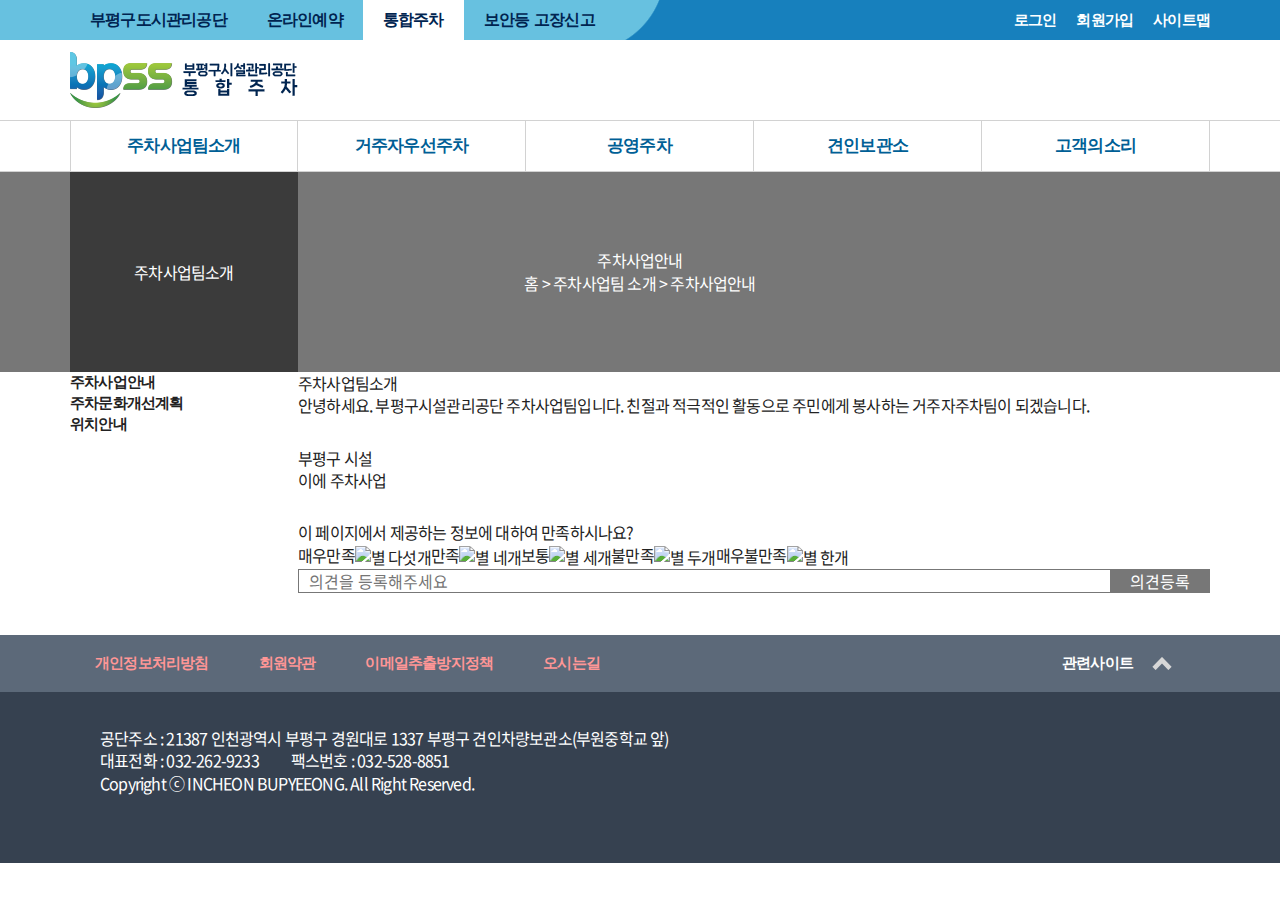
==== commit 198bb428: "#1202_bpp_sub추가했음" ====
--- a/html/sub_주차사업팀소개_주차사업팀안내.html
+++ b/html/sub_주차사업팀소개_주차사업팀안내.html
@@ -214,265 +214,139 @@
         <!-- / header -->
         <!-- contents -->
         <div class="contentswrap">
-            <div class="main_visualwrap">
-                <div class="swiper main_visual">
-                    <div class="swiper-wrapper">
-                        <div class="swiper-slide main_visual_01"><span class="hide">메인비쥬얼1</span></div>
-                        <div class="swiper-slide main_visual_02"><span class="hide">메인비쥬얼2</span></div>
-                        <div class="swiper-slide main_visual_03"><span class="hide">메인비쥬얼3</span></div>
-                    </div>
-                </div>
-                <div class="swiper-pagination"></div>
-                <div class="swiper-button"></div>
-                <span class="visual_contents">친절하고 적극적인 활동으로 <em>주민에게 봉사하겠습니다.</em></span>
-                <div class="visual_menu">
-                    <div class="menu_list container">
-                        <div class="swiper-wrapper">
-                            <div class="swiper-slide">
-                                <a href="">
-                                    <dl>
-                                        <dt>
-                                            <img src="../common/images/main_icn_parkfirst.png" alt="">
-                                        </dt>
-                                        <dd class="lh">거주자우선<span class="brrr"></span>주차안내</dd>
-                                    </dl>
-                                </a>
-                            </div>
-                            <div class="swiper-slide">
-                                <a href="">
-                                    <dl>
-                                        <dt>
-                                            <img src="../common/images/main_icn_parksubmit.png" alt="">
-                                        </dt>
-                                        <dd>주차신청</dd>
-                                    </dl>
-                                </a>
-                            </div>
-                            <div class="swiper-slide">
-                                <a href="">
-                                    <dl>
-                                        <dt>
-                                            <img src="../common/images/main_icn_parkpay.png" alt="">
-                                        </dt>
-                                        <dd>수납 및 변경</dd>
-                                    </dl>
-                                </a>
-                            </div>
-                            <div class="swiper-slide">
-                                <a href="">
-                                    <dl>
-                                        <dt>
-                                            <img src="../common/images/main_icn_parkinglocation.png" alt="">
-                                        </dt>
-                                        <dd>공영주차위치</dd>
-                                    </dl>
-                                </a>
-                            </div>
-                            <div class="swiper-slide">
-                                <a href="">
-                                    <dl>
-                                        <dt>
-                                            <img src="../common/images/main_icn_pulledcar.png" alt="">
-                                        </dt>
-                                        <dd>견인보관소</dd>
-                                    </dl>
-                                </a>
-                            </div></div>
-                    </div>
-                </div>
-            </div>
-            <section class="notice">
-                <div class="container">
-                    <div class="swiper-button-next2">
-                        <span>
-                        </span>
-                    </div>
-                    <div class="swiper-button-prev2">
-                        <span>
-                        </span>
-                    </div>
-                    <h2 class="main_tit">공지사항</h2>
-                    <div class="swiper noticeslide">
-                        <div class="swiper-wrapper">
-                            <div class="swiper-slide notice_list">
-                                <a href="">
-                                    <p class="notice_num">No.1</p>
-                                    <p class="notice_tit">
-                                        부평구 거주자 주차
-                                        미사용구획미사용구획미사용구획미사용구획미사용구획미사용구획미사용구획미사용구획미사용구획미사용구획미사용구획미사용구획미사용구획미사용구획미사용구획미사용구획
-                                        안내(2022.11.19. 기준)
-                                    </p>
-                                    <span>2022-11-30</span>
-                                </a>
-                            </div>
-                            <div class="swiper-slide notice_list">
-                                <a href="">
-                                    <p class="notice_num">No.2</p>
-                                    <p class="notice_tit">
-                                        부평구 거주자 주차 미사용구획 안내(2022.11.19. 기준)
-                                    </p>
-                                    <span>2022-11-30</span>
-                                </a>
-                            </div>
-                            <div class="swiper-slide notice_list">
-                                <a href="">
-                                    <p class="notice_num">No.3</p>
-                                    <p class="notice_tit">
-                                        부평구 거주자 주차 미사용구획 안내(2022.11.19. 기준)
-                                    </p>
-                                    <span>2022-11-30</span>
-                                </a>
-                            </div>
-                            <div class="swiper-slide notice_list">
-                                <a href="">
-                                    <p class="notice_num">No.4</p>
-                                    <p class="notice_tit">
-                                        부평구 거주자 주차 미사용구획 안내(2022.11.19. 기준)
-                                    </p>
-                                    <span>2022-11-30</span>
-                                </a>
-                            </div>
+          <!-- sub_visual -->
+          <div class="sub_visualwrap">
+            <div class="sub_visual subidx0">
+                <div class="container">
+                    <div class="visual_tbox">
+                        <p class="visual_tit">주차사업안내</p>
+                        <span>홈 > 주차사업팀 소개 > 주차사업안내</span>
+                    </div>
+                </div>
+            </div>
+          </div>
+          <!-- / sub_visual -->
+          <!-- sub_contents -->
+          <div class="sub_contentswrap">
+            <div class="container scflex">
+                <aside class="lnb">
+                    <h2 class="subidx_tit">주차사업팀소개</h2>
+                    <ul class="cont_list">
+                        <li class="active">
+                            <a href="">주차사업안내</a>
+                        </li>
+                        <li>
+                            <a href="">주차문화개선계획</a>
+                        </li>
+                        <li>
+                            <a href="">위치안내</a>
+                        </li>
+                    </ul>
+                </aside>
+                <section class="cont_box">
+                    <h3 class="cont_tit">주차사업팀소개</h3>
+                    <div class="cont_text mb30">
+                        <h4>
+                            안녕하세요. 부평구시설관리공단<span></span>
+                            주차사업팀입니다.
+                            <em>친절과 적극적인 활동으로 주민에게 봉사하는<span></span></em>
+                            거주자주차팀이 되겠습니다.
+                        </h4>
+                    </div>
+                    <div class="cont_text mb30">
+                        <p>부평구 시설</p>
+                        <p>이에 주차사업</p>
+                    </div>
+                    <div class="survey_box">
+                        <p>이 페이지에서 제공하는 정보에 대하여 만족하시나요?</p>
+                        <div class="radio_box">
+                            <span>
+                                <input type="radio" name="starscore" id="survey_val01">
+                                <label for="survey_val01">매우만족<img src="" alt="별 다섯개"></label>
+                            </span>
+                            <span>
+                                <input type="radio" name="starscore" id="survey_val02">
+                                <label for="survey_val02">만족<img src="" alt="별 네개"></label>
+                            </span>
+                            <span>
+                                <input type="radio" name="starscore" id="survey_val03">
+                                <label for="survey_val03">보통<img src="" alt="별 세개"></label>
+                            </span>
+                            <span>
+                                <input type="radio" name="starscore" id="survey_val04">
+                                <label for="survey_val04">불만족<img src="" alt="별 두개"></label>
+                            </span>
+                            <span>
+                                <input type="radio" name="starscore" id="survey_val05">
+                                <label for="survey_val05">매우불만족<img src="" alt="별 한개"></label>
+                            </span>
                         </div>
-                    </div>
-                </div>
-            </section>
-            <section class="contacts">
-                <div class="container">
-                    <div class="contacts_l">
-                        <h2 class="main_tit">시설별 연락처</h2>
-                    </div>
-                    <ul class="contacts_r">
-                        <li>
-                            <a href="">
-                                주차사업팀소개
-                                <span>032-<em>262-9223</em></span>
-                            </a>
-                        </li>
-                        <li>
-                            <a href="">
-                                거주자우선주차
-                                <span>032-<em>262-9233</em></span>
-                            </a>
-                        </li>
-                        <li>
-                            <a href="">
-                                견인차량문의
-                                <span>1566-<em>8578</em></span>
-                            </a>
-                        </li>
-                        <li>
-                            <a href="">
-                                공영주차문의
-                                <span>032-<em>262-9234</em></span>
-                            </a>
-                        </li>
-                        <li>
-                            <a href="">
-                                차량견인보관소
-                                <span>032-<em>262-9233~9236</em></span>
-                            </a>
-                        </li>
-                        <li>
-                            <a href="">
-                                FAX
-                                <span>032-<em>532-8851</em></span>
-                            </a>
-                        </li>
-                    </ul>
-
-                </div>
-            </section>
-            <section class="services">
-                <div class="container">
-                    <div class="services_l">
-                        <h2 class="main_tit">거주자 서비스</h2>
-                        <ul class="serv_list">
-                            <li>
-                                <a href="">
-                                    <dl>
-                                        <dt>
-                                            <img src="../common/images/main_icn_faq.png" alt="FAQ 아이콘">
-                                        </dt>
-                                        <dd>FAQ</dd>
-                                    </dl>
-                                </a>
-                            </li>
-                            <li>
-                                <a href="">
-                                    <dl>
-                                        <dt>
-                                            <img src="../common/images/main_icn_files.png" alt="자료실 아이콘">
-                                        </dt>
-                                        <dd>자료실</dd>
-                                    </dl>
-                                </a>
-                            </li>
-                            <li>
-                                <a href="">
-                                    <dl>
-                                        <dt>
-                                            <img src="../common/images/main_icn_customer.png" alt="고객의소리 아이콘">
-                                        </dt>
-                                        <dd>고객의소리</dd>
-                                    </dl>
-                                </a>
-                            </li>
-                        </ul>
-                    </div>
-                    <div class="services_m">
-                        <dl>
-                            <dt>구획지도 검색</dt>
-                            <dd>희망하는 구획은 선택하신 후<br />편리하게 신청하세요</dd>
-                        </dl>
-                        <button>바로가기</button>
-                    </div>
-                    <div class="services_r">
-                        <div>
-                            나의 주차정보
-                            <img src="../common/images/main_icn_parking.png" alt="">
-                            <button></button>
+                        <div class="input_box">
+                            <label for="input_val01">
+                                <input type="text" name="submiton" id="input_val01" placeholder="의견을 등록해주세요">
+                            </label>
+                            <button class="btn_01">의견등록</button>
                         </div>
-                        <div>
-                            환불신청안내
-                            <img src="../common/images/main_icn_money.png" alt="">
-                            <button></button>
-                        </div>
-                    </div>
-                </div>
-            </section>
+                    </div>
+                </section>
+            </div>
+          </div>
+          <!-- / sub_contents -->
         </div>
         <!-- / contents -->
         <!-- footer -->
         <footer>
             <div class="footer_upper">
                 <div class="container">
-                    <ul>
-                        <li>
-                            <a href="">
-                                개인정보처리방침
-                            </a>
-                        </li>
-                        <li>
-                            <a href="">
-                                회원약관
-                            </a>
-                        </li>
-                        <li>
-                            <a href="">
-                                이메일추출방지정책
-                            </a>
-                        </li>
-                        <li>
-                            <a href="">
-                                오시는길
-                            </a>
-                        </li>
-                    </ul>
-                    <div>
-                        <label for="rel_sites" class="hide"></label>
-                        <select name="" id="rel_sites">
-                            <option value="0" selected>관련기관사이트</option>
-                        </select>
+                    <div class="fu_l">
+                        <ul>
+                            <li class="on">
+                                <a href="">
+                                    개인정보처리방침
+                                </a>
+                            </li>
+                            <li>
+                                <a href="">
+                                    회원약관
+                                </a>
+                            </li>
+                            <li>
+                                <a href="">
+                                    이메일추출방지정책
+                                </a>
+                            </li>
+                            <li>
+                                <a href="">
+                                    오시는길
+                                </a>
+                            </li>
+                        </ul>
+                        <span class="show_more pink"></span>
+                    </div>
+                    <div class="fu_r">
+                        <ul>
+                            <li class="on">
+                                <a>
+                                    관련사이트
+                                </a>
+                            </li>
+                            <li>
+                                <a href="">
+                                    1
+                                </a>
+                            </li>
+                            <li>
+                                <a href="">
+                                    2
+                                </a>
+                            </li>
+                            <li>
+                                <a href="">
+                                    3
+                                </a>
+                            </li>
+                        </ul>
+                        <span class="show_more gray"></span>
                     </div>
                 </div>
             </div>
@@ -492,72 +366,4 @@
         <!-- / footer -->
     </div>
 </body>
-<script>
-    var swiper = new Swiper(".main_visual", {
-        slidesPerView: 1,
-        loop: true,
-        pagination: {
-            el: ".swiper-pagination",
-            clickable: true,
-        },
-        navigation: {
-            nextEl: ".swiper-button-next",
-            prevEl: ".swiper-button-prev",
-        },
-    });
-
-    var swiper2 = new Swiper(".noticeslide", {
-        slidesPerView: 1,
-        spaceBetween: 30,
-        loop: true,
-        navigation: {
-            nextEl: ".swiper-button-next2",
-            prevEl: ".swiper-button-prev2",
-        },
-        breakpoints: {
-            640: {
-                slidesPerView: 1,
-            },
-            768: {
-                slidesPerView: 2,
-                spaceBetween: 50,
-            },
-            1024: {
-                slidesPerView: 3,
-                spaceBetween: 40,
-            },
-            1280: {
-                slidesPerView: 4,
-                spaceBetween: 30,
-            },
-        },
-    });
-
-var ww = $(window).width();
-var swiper3 = undefined;
-
-function initSwiper() {
-
-  if (ww < 768 && swiper3 == undefined) {
-    swiper3 = new Swiper(".menu_list", {
-    slidesPerView: 3,
-    initialSlide: 0,
-    loop: true,
-    });
-  } else if (ww >= 768 && swiper3 != undefined) {
-    swiper3.destroy();
-    swiper3 = undefined;
-  }
-}
-
-initSwiper();
-
-$(window).on('resize', function () {
-  ww = $(window).width();
-  initSwiper();
-});
-
-
-</script>
-
 </html>--- a/common/css/default.css
+++ b/common/css/default.css
@@ -498,6 +498,7 @@
   min-height: 100vh;
 }
 
+/* body */
 *, a {
   font-family: "NanumSquare Neo B", "serif";
   font-weight: bold;
@@ -508,19 +509,26 @@
   max-width: 1140px;
   margin: auto;
 }
-@media screen and (max-width: 1260px) {
+@media screen and (max-width: 1024px) {
   .container {
     margin-right: 30px;
     margin-left: 30px;
   }
 }
-@media screen and (max-width: 720px) {
+@media screen and (max-width: 768px) {
   .container {
     margin-right: 13px;
     margin-left: 13px;
   }
 }
 
+/* btn */
+.btn_01 {
+  background: #777;
+  color: #fff;
+}
+
+/* skip_navi */
 .skip_navi {
   position: absolute;
   z-index: 9999;
@@ -545,1232 +553,6 @@
 }
 .skip_navi a:hover, .skip_navi a:focus {
   top: 0;
-}
-
-/*헤더*/
-#header {
-  /* box-shadow:0 0 10px rgba(0,0,0,0.1);  */
-  /* &.active {border-radius:0 0 80px 0;transition:border-radius 0.1s;
-    &:before {content:'';width:100%;height:1px;background-color:#ececec;position:absolute;left:0;top:100px;display:block;z-index:11;}
-  } */
-  /*   .gnb {@include clear; text-align: center;position: relative;
-      font-size: 0;z-index: 12;margin-left: 50px;margin-right: 50px; padding-top: 25px;
-
-      .logo {float: left; width: 200px;
-        a {width: 200px;background: url(../images/logo.png) no-repeat center left;height: 40px;line-height: 40px;display: block;margin-right: 30px;
-        }
-      }
-
-      >ul {font-size: 16px; @include clear;display: inline-block;color: #fff;float: left; 
-        >li {float: left; padding: 0 30px;
-          &:hover{
-                    >a{color:#dd373b;} 
-                } 
-            &.active{
-                    a {position:relative;}
-                    >a::before{
-                      position:absolute;left:50%;bottom:-30px;width:100%;transform:translateX(-50%);height:2px;background-color:#dd373b;content:'';z-index:2;
-                    }
-                    .dep2_wrap{visibility:visible;z-index: 3;}
-                } 
-          &:first-child {
-            a {padding-left: 0;}
-          }
-
-          >a {font-weight: 600;position: relative; line-height: 40px;
-            font-family: 'Elice';font-size: 18px;
-          }
-        }
-      }
-
-      .dep2 { display: none;width: 100%;position: absolute;top: 100%;left: 0;
-        z-index: 1; visibility: hidden;background-color: #fff;
-        .container {position: relative;@include clear;
-          >ul {
-            width: calc(100% - 215px);
-            min-height: 120px;
-            padding-left: 50px;
-            background: #fff;
-            @include ftItem(3, 30);
-            margin: 30px 0 30px 215px;
-            border-left: 1px solid #cecfd1;
-            >li {
-              transition: 0.3s;
-              text-align: left;
-              margin-bottom: 18px;
-
-              &:hover {
-                >a {border-color: #23408f;color: #23408f;
-                  background-image: url(../images/icon_dep2_on.png);
-                }
-              }
-
-              >a {line-height: 1.2em;font-size: 16px;padding: 12px 20px;
-                transition: 0.3s; display: block;font-weight: 500;border: 1px solid #cecfd1; border-radius: 4px; transition: 0.3s;
-                background: url(../images/icon_dep2.png) no-repeat right 21px center;
-              }
-            }
-          }
-        }
-      }
-    }
-   */
-}
-@media screen and (max-width: 1200px) {
-  #header .gnb .dep2_wrap .container > div {
-    width: 180px;
-  }
-  #header .gnb .dep2_wrap .container > div img {
-    width: 180px;
-  }
-  #header .gnb .dep2_wrap .container > ul {
-    width: calc(100% - 180px);
-    margin-left: 180px;
-  }
-}
-@media screen and (max-width: 1080px) {
-  #header.active {
-    border-radius: 0;
-  }
-  #header.active:before {
-    top: 82px;
-  }
-  #header .hd_top {
-    display: none;
-  }
-  #header .gnb .logo a {
-    padding: 16px 0;
-  }
-  #header .gnb > ul {
-    display: none;
-  }
-  #header .gnb .btn_sitemap_open {
-    float: right;
-    display: block;
-    width: 50px;
-    height: 110px;
-    background: url(../images/common/icon_hambug.png) no-repeat center right 30px auto;
-  }
-}
-@media screen and (max-width: 720px) {
-  #header {
-    height: 55px;
-  }
-  #header.active:before {
-    top: 55px;
-  }
-  #header .gnb .logo a {
-    width: 155px;
-    background-size: 155px auto;
-    background-image: url(../images/img_logo_m.png);
-    height: 55px;
-    padding: 0;
-  }
-  #header .gnb .util {
-    padding-top: 0px;
-  }
-  #header .gnb .util .search_box {
-    top: 55px;
-  }
-  #header .gnb .util .btn_search_open {
-    width: 55px;
-    height: 55px;
-    background-size: 20px auto;
-  }
-  #header .gnb .util .btn_search_open.active {
-    background-size: 16px auto;
-  }
-  #header .gnb .util .btn_sitemap_open {
-    width: 55px;
-    height: 55px;
-    background-size: 22px auto;
-    margin: 0;
-  }
-}
-
-.m_gnb {
-  display: none;
-}
-@media screen and (min-width: 1080px) {
-  .m_gnb {
-    color: #404650;
-    position: fixed;
-    width: 100%;
-    height: 100%;
-    left: 0;
-    top: 0;
-    background: #fff;
-    z-index: 100;
-    overflow-y: hidden;
-    background: rgba(0, 0, 0, 0.6);
-  }
-  .m_gnb > div {
-    margin-left: 80px;
-    background: #fff;
-    min-height: 100%;
-  }
-  .m_gnb > div .util {
-    padding: 20px 25px;
-    background: #eee;
-  }
-  .m_gnb > div .util:after {
-    content: "";
-    display: block;
-    clear: both;
-  }
-  .m_gnb > div .util ol {
-    float: left;
-  }
-  .m_gnb > div .util ol:after {
-    content: "";
-    display: block;
-    clear: both;
-  }
-  .m_gnb > div .util ol li {
-    float: left;
-    position: relative;
-    margin-right: 7px;
-  }
-  .m_gnb > div .util ol li a {
-    display: inline-block;
-    line-height: 30px;
-    font-size: 13px;
-    padding: 0 40px 0 15px;
-    color: #fff;
-    background: #000 url(../images/m_join.png) no-repeat right 15px center/9px auto;
-    border-radius: 30px;
-    box-shadow: 0 3px 6px rgba(0, 0, 0, 0.33);
-  }
-  .m_gnb > div .util ol li:last-child a {
-    background-image: url(../images/m_login.png);
-  }
-  .m_gnb > div .util .btn_sitemap_close {
-    float: right;
-    width: 30px;
-    height: 30px;
-    background: url(../images/m_close.png) no-repeat center/15px auto;
-  }
-}
-@media screen and (min-width: 1080px) and (max-width: 1080px) {
-  .m_gnb > ul {
-    width: 100%;
-  }
-  .m_gnb > ul > li a {
-    display: block;
-    color: #404650;
-    background: url(../images/arrow_gnb_dep1_off.png) no-repeat right 30px center/7px auto;
-    border-bottom: 1px solid #ddd;
-  }
-  .m_gnb > ul > li > a {
-    font-size: 18px;
-    line-height: 52px;
-    background-color: #fff;
-    font-weight: 500;
-    padding: 0 40px 0 30px;
-  }
-  .m_gnb > ul > li .dep2_wrap {
-    display: none;
-    background-color: #f6f7fc;
-  }
-  .m_gnb > ul > li .dep2_wrap > .container {
-    margin: 0;
-    max-width: none;
-    padding: 0 20px;
-  }
-  .m_gnb > ul > li .dep2_wrap > .container > div {
-    display: none;
-  }
-  .m_gnb > ul > li .dep2_wrap > .container > ul > li > a {
-    display: block;
-    line-height: 45px;
-    font-size: 15px;
-    padding-left: 10px;
-    background-position: right 10px center;
-  }
-  .m_gnb > ul > li .dep2_wrap > .container > ul > li.active2 > a {
-    background-image: url(../images/arrow_gnb_dep3_off.png);
-    background-size: auto 7px;
-  }
-  .m_gnb > ul > li .dep2_wrap > .container > ul .dep3 {
-    display: none;
-    padding: 18px 0;
-    border-bottom: 1px solid #ddd;
-  }
-  .m_gnb > ul > li .dep2_wrap > .container > ul .dep3 > li > a {
-    display: block;
-    line-height: 32px;
-    color: #656d7b;
-    font-size: 14px;
-    border-bottom: none;
-    background: none;
-    font-weight: 300;
-    padding: 0 0 0 20px;
-  }
-  .m_gnb > ul > li .dep2_wrap > .container > ul .dep3 > li > a:before {
-    content: "";
-    display: inline-block;
-    width: 4px;
-    height: 4px;
-    background-color: #b3c1d8;
-    margin-right: 7px;
-    vertical-align: 3px;
-  }
-  .m_gnb > ul > li.active2 > a {
-    background-image: url(../images/arrow_gnb_dep3_off.png);
-    background-size: auto 7px;
-  }
-  .m_gnb > ul > li.active > a {
-    background-color: #23408f;
-    color: #fff;
-    background-image: url(../images/arrow_gnb_dep1_on.png);
-    background-size: auto 7px;
-  }
-  .m_gnb > ul > li.active .dep2_wrap > .container {
-    margin: 0;
-  }
-}
-
-#contents {
-  position: relative;
-}
-#contents:after {
-  content: "";
-  display: block;
-  clear: both;
-}
-.page_spot {
-  position: relative;
-  z-index: 1;
-  border-bottom: 1px solid #dedede;
-  color: #111;
-}
-.page_spot .page_tit {
-  background-repeat: no-repeat;
-  background-position: center;
-  background-size: cover;
-  text-align: center;
-  padding-top: 110px;
-  padding-bottom: 102px;
-  background-image: url(../images/SUB_VISUAL1.png);
-  height: 450px;
-  /*      
-       &.sb1 {background-image:url(../../images/mayor/bg_page_tit_1.jpg);}
-       &.sb2 {background-image:url(../../images/mayor/bg_page_tit_2.jpg);}
-       &.sb3 {background-image:url(../../images/mayor/bg_page_tit_3.jpg);}
-       &.sb4 {background-image:url(../../images/mayor/bg_page_tit_4.jpg);} */
-}
-.page_spot .page_tit.sb1 {
-  background-image: url(../images/SUB_VISUAL2.png);
-}
-.page_spot .page_tit.sb2 {
-  background-image: url(../images/SUB_VISUAL3.png);
-}
-.page_spot .page_tit.sb3 {
-  background-image: url(../images/SUB_VISUAL4.png);
-}
-.page_spot .page_tit.sb4 {
-  background-image: url(../images/SUB_VISUAL5.png);
-}
-.page_spot .page_tit.sb5 {
-  background-image: url(../images/SUB_VISUAL6.png);
-}
-.page_spot .page_tit > span {
-  display: block;
-  font-size: 48px;
-  line-height: 110px;
-  color: #fff;
-  font-family: "elice";
-  font-weight: 600;
-  text-shadow: 10px 10px 15px rgba(0, 0, 0, 0.3);
-  padding-top: 110px;
-}
-.page_spot .lnb {
-  text-align: center;
-}
-.page_spot .lnb > li {
-  display: inline-block;
-  font-size: 20px;
-  font-family: "elice";
-  position: relative;
-  vertical-align: top;
-}
-.page_spot .lnb > li:first-of-type:before {
-  content: none;
-}
-.page_spot .lnb > li > a {
-  display: table;
-  width: 100%;
-  height: 89px;
-  padding-top: 8px;
-  padding: 0 60px;
-}
-.page_spot .lnb > li > a > span {
-  display: table-cell;
-  vertical-align: middle;
-}
-.page_spot .lnb > li.active {
-  color: #151a59;
-  position: relative;
-  font-weight: 600;
-  border-bottom: 1px solid #071081;
-}
-.page_spot .lnb > li.active:before {
-  content: "";
-  position: absolute;
-  left: 50%;
-  bottom: 0;
-  width: 20px;
-  height: 20px;
-  background: url(../images/sub_lnb_Arrow.png) no-repeat center bottom 10px;
-  transform: translate(-50%, 50%);
-  box-sizing: border-box;
-  display: block;
-}
-.page_spot .lnb > li:hover {
-  color: #151a59;
-  position: relative;
-  font-weight: 600;
-  border-bottom: 1px solid #071081;
-}
-.page_spot .lnb > li:hover:before {
-  content: "";
-  position: absolute;
-  left: 50%;
-  bottom: 0;
-  width: 20px;
-  height: 20px;
-  background: url(../images/sub_lnb_Arrow.png) no-repeat center bottom 10px;
-  transform: translate(-50%, 50%);
-  box-sizing: border-box;
-  display: block;
-}
-.page_spot + #contents {
-  padding: 50px 0 60px;
-  min-height: 80vh;
-}
-
-/*페이지 타이틀*/
-.tit_lg {
-  padding-bottom: 50px;
-}
-.tit_lg:after {
-  content: "";
-  display: block;
-  clear: both;
-}
-.tit_lg h2 {
-  font-size: 27px;
-  font-weight: 600;
-  float: left;
-  font-family: "ONE";
-  float: left;
-}
-.tit_lg .pro_box {
-  float: right;
-}
-.tit_lg .pro_box > img {
-  display: inline-block;
-  margin-left: 10px;
-}
-.tit_lg.b_bor {
-  border-bottom: 1px solid #999999;
-}
-
-.tit_md {
-  margin-bottom: 30px;
-  display: block;
-  font-size: 18px;
-  font-family: "ONE";
-  font-weight: 600;
-}
-
-/* 하단페이지넘버 */
-.num {
-  display: block;
-  margin: auto;
-  text-align: center;
-  margin-top: 40px;
-}
-
-.w200 {
-  width: 200px;
-  max-width: 200px !important;
-}
-
-.w50 {
-  width: 50%;
-}
-
-.table th {
-  font-weight: 500;
-  text-align: left;
-  border-top: 1px solid #999;
-  border-bottom: 1px solid #999;
-  padding: 18px 0;
-}
-.table td {
-  border-bottom: 1px solid #999;
-  padding: 35px 0;
-}
-.table td > div {
-  display: inline-block;
-}
-
-.table2 th, .table2 td {
-  font-family: "ONE";
-  padding: 20px 0;
-  font-size: 15px;
-  font-weight: 600;
-  border-bottom: 1px solid #999999;
-  text-align: center;
-}
-.table2 th {
-  background-color: #d7e9ff;
-  border-top: 1px solid #999999;
-}
-.table2 td.left {
-  text-align: left;
-}
-
-.type_list:after {
-  content: "";
-  display: block;
-  clear: both;
-}
-.type_list > li {
-  float: left;
-  margin-right: 40px !important;
-  line-height: 1.2em;
-}
-.type_list > li label {
-  display: inline-block;
-  vertical-align: middle;
-  cursor: pointer;
-  padding-right: 10px;
-  font-family: "ONE";
-}
-.type_list > li input {
-  display: inline-block;
-  width: 20px;
-  height: 20px;
-  padding: 0;
-  vertical-align: middle;
-  background-size: cover;
-  margin-right: 5px;
-  margin-top: 1px;
-}
-.type_list > li input[type=checkbox] {
-  background-image: url("../images/chk_off.jpg");
-}
-.type_list > li input[type=checkbox]:checked {
-  background-image: url("../images/chk_on.jpg");
-}
-.type_list > li input[type=radio] {
-  background-image: url("../images/radio_off.png");
-}
-.type_list > li input[type=radio]:checked {
-  background-image: url("../images/radio_on.png");
-}
-.type_list > li:last-of-type {
-  margin-right: 0 !important;
-}
-
-/* 헤더 */
-#header {
-  position: absolute;
-  left: 0;
-  top: 0;
-  width: 100%;
-  z-index: 3;
-  overflow-y: hidden;
-  color: #fff;
-  /*   .hd_md{
-        .container{display: table;
-          >*{display: table-cell;vertical-align: middle;}
-        }
-    } */
-}
-#header:hover {
-  background-color: rgba(0, 0, 0, 0.5);
-}
-#header:hover > .container::before {
-  background-color: #374958;
-  width: 100%;
-  height: 1px;
-  position: relative;
-  bottom: -111px;
-  left: 0;
-  z-index: 1;
-  display: block;
-  content: "";
-}
-#header .container {
-  max-width: 1880px;
-  position: relative;
-}
-#header .container:after {
-  content: "";
-  display: block;
-  clear: both;
-}
-#header .logo {
-  float: left;
-}
-#header .logo a {
-  width: 230px;
-  background: url(../images/logo.png) no-repeat center left;
-  height: 110px;
-  line-height: 110px;
-  display: block;
-  margin-left: 40px;
-}
-#header .util {
-  float: right;
-  width: 265px;
-  margin-right: 40px;
-}
-#header .util:after {
-  content: "";
-  display: block;
-  clear: both;
-}
-#header .util li {
-  display: inline-block;
-  vertical-align: middle;
-  position: relative;
-}
-#header .util li a {
-  line-height: 110px;
-  padding: 0 20px;
-  font-weight: 400;
-  font-size: 14px;
-  color: #fff;
-}
-#header .util li a.rang {
-  background: url(../images/Arrow019.png) no-repeat center right;
-  padding-right: 20px;
-}
-#header .util .btn_search_open {
-  display: inline-block;
-  background: url(../images/search_btn.png) no-repeat center;
-  width: 40px;
-  height: 110px;
-  margin: 0 20px;
-  /* &.active{background-image: url(../images/icon_search_close.png);
-  + .search_box{display: block;}
-  } */
-}
-#header .util .open_gnb {
-  background: url(../images/sitemap_btn.png) no-repeat center;
-  width: 40px;
-  height: 110px;
-  display: inline-block;
-  vertical-align: middle;
-}
-@media screen and (max-width: 1155px) {
-  #header .util {
-    width: 200px;
-  }
-  #header .util li a {
-    padding: 0 10px;
-  }
-  #header .util .btn_search_open {
-    margin-right: 0;
-  }
-}
-@media screen and (max-width: 1080px) {
-  #header .util {
-    width: 40px;
-    text-align: right;
-  }
-  #header .util li:first-child {
-    display: none;
-  }
-  #header .util li:nth-child(2) {
-    display: none;
-  }
-  #header .util li:nth-child(3) {
-    display: none;
-  }
-}
-@media screen and (max-width: 720px) {
-  #header .util .open_gnb {
-    height: 70px;
-  }
-}
-#header .m_btn {
-  display: none;
-}
-#header .hd_menu {
-  float: left;
-  width: 50%;
-}
-#header #gnb {
-  width: 100%;
-  position: relative;
-  z-index: 1;
-  overflow: hidden;
-}
-#header #gnb:after {
-  content: "";
-  display: block;
-  clear: both;
-}
-#header #gnb .container:after {
-  content: "";
-  display: block;
-  clear: both;
-}
-#header #gnb .gnb_hd {
-  display: none;
-}
-#header #gnb .dep1 > li {
-  float: left;
-  position: relative;
-}
-#header #gnb .dep1 > li > a {
-  display: table;
-  width: 100%;
-  height: 110px;
-  font-size: 18px;
-  font-weight: 600;
-  font-family: "Elice";
-}
-#header #gnb .dep1 > li > a span {
-  display: table-cell;
-  vertical-align: middle;
-  text-align: center;
-}
-#header #gnb .dep2 {
-  position: absolute;
-  left: 0;
-  top: 100%;
-  z-index: 1;
-  width: 100%;
-  padding: 20px 10px;
-  text-align: center;
-  word-break: keep-all;
-  color: #666;
-  font-size: 16px;
-  font-weight: 500;
-}
-#header #gnb .dep2 li a {
-  font-family: "ONE";
-  margin-bottom: 10px;
-}
-#header #gnb .dep2 li:hover {
-  color: #fff;
-}
-#header #gnb .m_util {
-  display: none;
-}
-
-@media screen and (max-width: 1260px) {
-  #header .container {
-    margin-left: 0;
-    margin-right: 0;
-  }
-}
-@media screen and (max-width: 1080px) {
-  .container {
-    margin: 0 20px;
-    max-width: 100%;
-  }
-  #header:hover {
-    background-color: unset;
-  }
-  #header:hover > .container::before {
-    display: none;
-  }
-  #header #gnb {
-    position: fixed;
-    left: 0;
-    top: 0;
-    width: 100%;
-    height: 100%;
-    background-color: #fff;
-    overflow-x: hidden;
-    overflow-y: auto;
-    display: none;
-  }
-  #header #gnb .dep1 > li > a span {
-    text-align: left;
-  }
-  #header .hd_menu .logo a {
-    background-position: top left;
-    height: 60px;
-  }
-  #header .hd_menu {
-    width: unset;
-  }
-  #header .util > div > div {
-    display: none;
-  }
-  #header .util > div .logo {
-    position: absolute;
-    top: 20px;
-    display: block;
-    left: 20px;
-    content: "";
-  }
-  #header .util > div .logo a {
-    background-size: 240px auto;
-    background-position: top 5px left; /*220930*/
-  }
-  #header .hd_menu #gnb {
-    position: fixed;
-    left: 0;
-    top: 0;
-    width: 100%;
-    height: 100%;
-    overflow-x: hidden;
-    overflow-y: auto;
-    display: none;
-    background: #fff;
-    z-index: 100;
-  }
-  #header .hd_menu #gnb .container:after {
-    content: "";
-    display: block;
-    clear: both;
-  }
-  #header .hd_menu #gnb:before {
-    content: none;
-  }
-  #header .hd_menu #gnb .gnb_hd {
-    width: 100%;
-    height: 80px;
-    line-height: 80px;
-    text-align: right;
-    display: block;
-    background: #fff;
-    position: relative;
-  }
-  #header .hd_menu #gnb .gnb_hd:after {
-    content: "";
-    display: block;
-    clear: both;
-  }
-  #header .hd_menu #gnb .gnb_hd img {
-    position: absolute;
-    left: 20px;
-    top: 25px;
-    width: 240px; /* 220930 */
-  }
-  #header .hd_menu #gnb .gnb_hd .close_gnb {
-    vertical-align: middle;
-    width: 33px;
-    margin-right: 20px;
-    background: url(../images/m_gnb_close.png) no-repeat center right;
-    background-size: auto 28px;
-    height: 60px;
-  }
-  #header .hd_menu .m_btn {
-    display: block;
-    text-align: right;
-  }
-  #header .hd_menu .m_btn .open_gnb {
-    width: 40px;
-    height: 50px;
-    background: url(../images/btn_sitemap_open2.png) no-repeat top right;
-    background-size: 30px auto;
-  }
-  #header .hd_menu .m_btn .logo a {
-    background-size: auto 40px;
-    line-height: 40px;
-  }
-  #header #gnb .container:after {
-    content: "";
-    display: block;
-    clear: both;
-  }
-  #header #gnb:before {
-    content: none;
-  }
-  #header #gnb .gnb_hd:after {
-    content: "";
-    display: block;
-    clear: both;
-  }
-  #header #gnb .dep1 {
-    width: 100%;
-    padding: 0 0 30px 25px;
-  }
-  #header #gnb .dep1 > li {
-    width: 100%;
-    border-bottom: 1px solid #dde1ea;
-  }
-  #header #gnb .dep1 > li > a {
-    display: table;
-    width: 100%;
-    height: 50px;
-    text-align: left;
-    font-size: 24px;
-    color: #000;
-    line-height: 60px;
-  }
-  #header #gnb .dep1 > li > a.menu_btn {
-    position: relative;
-  }
-  #header #gnb .dep1 > li > a.menu_btn:after {
-    content: "";
-    position: absolute;
-    right: 25px;
-    top: 50%;
-    background: url(../images/icon_gnb_dep1_off.png) no-repeat center/20px auto;
-    width: 20px;
-    height: 20px;
-    transform: translateY(-50%);
-    transition: all 0.3s;
-  }
-  #header #gnb .dep1 > li > div {
-    position: static;
-    visibility: visible;
-    min-height: auto;
-    display: none;
-    background-color: #fff;
-  }
-  #header #gnb .dep1 > li > div:before, #header #gnb .dep1 > li > div:after {
-    content: none;
-  }
-  #header #gnb .dep1 > li > div > div {
-    display: none;
-  }
-  #header #gnb .dep1 > li.active > a span:before, #header #gnb .dep1 > li.active > a span:after {
-    content: none;
-  }
-  #header #gnb .dep1 > li.active > a.menu_btn:after {
-    background: url(../images/icon_gnb_dep1_on.png) no-repeat center/20px auto;
-  }
-  #header #gnb .dep1 > li.active > div {
-    visibility: visible;
-  }
-  #header .hd_menu #gnb .dep1 > li > div {
-    position: static;
-    visibility: visible;
-    min-height: auto;
-    display: block;
-  }
-  #header .hd_menu #gnb .dep1 > li > div > div {
-    margin: 0;
-  }
-  #header .hd_menu #gnb .dep1 > li > div > div > div {
-    display: none;
-  }
-  #header .hd_menu #gnb .dep1 > li > div::before, #header .hd_menu #gnb .dep1 > li > div::after {
-    display: none;
-  }
-  #header .hd_menu #gnb .dep2 > li {
-    display: block;
-    width: 100%;
-  }
-  #header .hd_menu #gnb .dep2 > li::after {
-    display: none;
-  }
-  #header #gnb .dep2 li:hover > a {
-    -webkit-text-decoration-line: none;
-            text-decoration-line: none;
-  }
-  #header .hd_menu #gnb .dep2 > li > a {
-    font-size: 20px;
-    line-height: 50px;
-    height: auto;
-    padding: 0;
-    width: 100%;
-    display: block;
-    border-bottom: 0;
-    position: relative;
-    font-weight: 500;
-    text-align: left;
-    color: #666;
-    margin-bottom: 0;
-  }
-  #header #gnb .dep2 > li > a.menu_btn:after {
-    content: "";
-    position: absolute;
-    right: 25px;
-    top: 50%;
-    background: url(../images/lnb_arrow_down.png) no-repeat center/14px auto;
-    width: 14px;
-    height: 9px;
-    transform: translateY(-50%);
-  }
-  #header #gnb .dep2 > li.active > a.menu_btn:after {
-    background: url(../images/lnb_arrow_up.png) no-repeat center/14px auto;
-  }
-  #header #gnb .dep2 {
-    border-top: 2px solid #7196ff;
-    display: none;
-    position: relative;
-    padding: 0;
-    padding-left: 25px;
-  }
-  #header #gnb .dep2:before {
-    content: none;
-  }
-  #header #gnb .dep2 > li {
-    border-bottom: 1px solid #dde1ea;
-    display: block;
-  }
-  #header #gnb .dep2 > li > h2 {
-    display: none;
-  }
-  #header #gnb .dep2 > li:last-of-type {
-    border-bottom: 0;
-  }
-  #header #gnb .dep2 > li > a:after {
-    content: none;
-  }
-  #header #gnb .dep2 > li.active > a:before {
-    content: "";
-    background-color: #fff;
-  }
-  #header #gnb .dep2 > li.active > a.menu_btn {
-    position: relative;
-  }
-  #header #gnb .dep2 > li .dep3 {
-    padding-left: 0;
-    display: none;
-    width: 100%;
-    padding-left: 20px;
-    height: auto;
-  }
-  #header #gnb .dep2 > li .dep3 > li {
-    width: 100%;
-    float: none;
-    display: block;
-    margin-bottom: 5px;
-    padding-left: 0;
-    line-height: 60px;
-  }
-  #header #gnb .dep2 > li .dep3 > li:before {
-    content: none;
-  }
-  #header #gnb .dep2 > li .dep3 > li > a { /* 221014 */
-    font-size: 19px;
-    color: #555;
-    display: inline-block;
-    width: 100%;
-  }
-  #header #gnb .dep3 {
-    border-top: 1px solid #dde1ea;
-    display: none;
-    position: relative;
-    padding: 0;
-    padding-left: 25px;
-  }
-  #header #gnb .dep3 > li {
-    border-bottom: 1px solid #dde1ea;
-    display: block;
-  }
-  #header #gnb .dep3 > li:last-child {
-    border-bottom: none;
-  }
-  #header #gnb .m_util > li:first-of-type {
-    border-right: 1px solid #80a6e3;
-  }
-  #header .hd_menu #gnb .m_util {
-    display: block;
-    border-top: 1px solid #ccc;
-    border-bottom: 1px solid #ccc;
-  }
-  #header .hd_menu #gnb .m_util:after {
-    content: "";
-    display: block;
-    clear: both;
-  }
-  #header .hd_menu #gnb .m_util > li {
-    float: left;
-    width: 50%;
-    text-align: center;
-  }
-  /* 220928 수정 */
-  #header .hd_menu #gnb .m_util > li.loginname {
-    width: 100%;
-    padding: 20px 0;
-    height: 65px;
-    border-bottom: 1px solid #ccc;
-    border-right: none;
-  }
-  #header .hd_menu #gnb .m_util > li {
-    border-right: 1px solid #ccc;
-  }
-  #header .hd_menu #gnb .m_util > li:last-child {
-    border-right: none;
-  }
-  #header .hd_menu #gnb .m_util > li a img {
-    display: block;
-    margin: auto;
-  }
-  #header .hd_menu #gnb .m_util > li a {
-    font-size: 20px;
-    text-align: center;
-    color: #555;
-    padding: 20px 0;
-  }
-}
-@media screen and (max-width: 720px) {
-  #header .logo a {
-    margin-left: 20px;
-    height: 70px;
-  }
-  #header .util {
-    margin-right: 20px;
-  }
-}
-/* 푸터 */
-.footer .container {
-  max-width: 1270px;
-  border-left: 1px solid #c8c8c8;
-  border-right: 1px solid #c8c8c8;
-}
-.footer .container > ul {
-  padding: 40px 20px;
-  text-align: right;
-  border-bottom: 1px solid #c8c8c8;
-}
-.footer .container > ul li {
-  text-align: right;
-  display: inline-block;
-  padding: 0 10px;
-}
-.footer .container > ul li:first-child {
-  padding-left: 0;
-}
-.footer .container > ul li:last-child {
-  padding-right: 0;
-}
-.footer .container .adr {
-  padding: 40px 70px 110px;
-}
-.footer .container .adr:after {
-  content: "";
-  display: block;
-  clear: both;
-}
-.footer .container .adr ol {
-  background: url(../images/footer_logo.png) no-repeat center left;
-  padding-left: 153px;
-  height: 60px;
-  font-size: 14px;
-  font-family: "ONE";
-  font-weight: 600;
-  float: left;
-}
-.footer .container .adr .website {
-  float: right;
-  width: 235px;
-  position: relative;
-}
-.footer .container .adr .website .btn {
-  position: relative;
-  width: 100%;
-  border: 2px solid #b1b1b1;
-  border-radius: 42px;
-  height: 42px;
-  padding: 0 45px 0 30px;
-  text-align: left;
-  background: #2d457c url(../images/website_arrow_down.png) no-repeat right 32px center;
-  z-index: 1;
-  color: #aaa;
-}
-.footer .container .adr .website .btn.active {
-  background-image: url(../images/website_arrow_up.png);
-}
-.footer .container .adr .website > ul {
-  padding-top: 20px;
-  display: none;
-  position: absolute;
-  left: 0;
-  top: 55%;
-  width: 100%;
-  max-height: 120px;
-  overflow-x: hidden;
-  overflow-y: auto;
-  border: 2px solid #b1b1b1;
-  border-radius: 0 0 5px 5px;
-}
-.footer .container .adr .website > ul li {
-  padding: 10px 28px;
-  border-bottom: 1px solid #b1b1b1;
-}
-.footer .container .adr .website > ul li:last-child {
-  border-bottom: none;
-}
-.footer.sub {
-  background-color: #2d457c;
-  color: #aaa;
-}
-.footer.main .container {
-  max-width: 1200px;
-}
-.footer.main .container > ul {
-  position: relative;
-}
-.footer.main .container .adr ol {
-  color: #444;
-}
-.footer.main .container .adr .website .btn {
-  background-color: #fff;
-  color: #000;
-}
-.footer.main .container .adr .website > ul {
-  background-color: #fff;
-}
-@media screen and (max-width: 1260px) {
-  .footer.main .container ul::after {
-    left: 77px;
-  }
-  .footer.main .container ul::before {
-    right: 149px;
-    height: 1500px;
-    z-index: 0;
-  }
-}
-@media screen and (max-width: 1100px) {
-  .footer.main .container ul::before {
-    right: 139px;
-  }
-}
-@media screen and (max-width: 1080px) {
-  .footer.main .container ul::after {
-    left: 103px;
-  }
-  .footer.main .container ul::before {
-    right: 102px;
-    height: 2000px;
-  }
-  .footer .container .adr ol {
-    margin-top: 40px;
-  }
-}
-@media screen and (max-width: 887px) {
-  .footer .container > ul {
-    padding: 40px 10px;
-  }
-  .footer .container > ul li {
-    padding: 0 3px;
-    font-size: 14px;
-  }
-}
-@media screen and (max-width: 720px) {
-  .footer .container {
-    border-left: unset;
-    border-right: unset;
-  }
-  .footer .container > ul {
-    display: none;
-  }
-  .footer .container .adr ol {
-    background-position: center top;
-    padding-left: 0;
-    padding-top: 75px;
-    text-align: center;
-  }
-  .footer .container .adr .website {
-    float: unset;
-    margin: auto;
-  }
 }
 
 /* header */
@@ -2036,24 +818,83 @@
   flex-wrap: nowrap;
   justify-content: space-between;
 }
-footer .footer_upper .container .fu_l, footer .footer_upper .container .fu_r {
+footer .footer_upper .container .fu_l,
+footer .footer_upper .container .fu_r {
   position: relative;
 }
 @media screen and (max-width: 768px) {
-  footer .footer_upper .container .fu_l, footer .footer_upper .container .fu_r {
+  footer .footer_upper .container .fu_l,
+footer .footer_upper .container .fu_r {
     flex: 0 0 50%;
   }
 }
-footer .footer_upper .container .fu_l ul, footer .footer_upper .container .fu_r ul {
+footer .footer_upper .container .fu_l ul,
+footer .footer_upper .container .fu_r ul {
   display: flex;
   flex-wrap: nowrap;
   align-items: center;
 }
-footer .footer_upper .container .fu_l ul::after, footer .footer_upper .container .fu_r ul::after {
+footer .footer_upper .container .fu_l ul::after,
+footer .footer_upper .container .fu_r ul::after {
   display: none;
 }
-@media screen and (max-width: 1024px) {
-  footer .footer_upper .container .fu_l ul, footer .footer_upper .container .fu_r ul {
+footer .footer_upper .container .fu_l ul > li:hover,
+footer .footer_upper .container .fu_r ul > li:hover {
+  background-color: #495564;
+}
+footer .footer_upper .container .fu_l ul > li.on,
+footer .footer_upper .container .fu_r ul > li.on {
+  display: block;
+}
+footer .footer_upper .container .fu_l ul > li a,
+footer .footer_upper .container .fu_r ul > li a {
+  height: 100%;
+  padding: 18px 25px;
+  display: block;
+  color: #ff9696;
+}
+@media screen and (max-width: 1024px) {
+  footer .footer_upper .container .fu_l ul > li a,
+footer .footer_upper .container .fu_r ul > li a {
+    padding: 18px 22px;
+  }
+}
+@media screen and (max-width: 768px) {
+  footer .footer_upper .container .fu_l ul > li a,
+footer .footer_upper .container .fu_r ul > li a {
+    padding: 18px 0;
+    padding-left: 35px;
+  }
+}
+footer .footer_upper .container .fu_l .show_more,
+footer .footer_upper .container .fu_r .show_more {
+  width: 57px;
+  height: 57px;
+  position: absolute;
+  top: 0;
+  right: 20px;
+  cursor: pointer;
+}
+footer .footer_upper .container .fu_l .show_more.pink,
+footer .footer_upper .container .fu_r .show_more.pink {
+  background: url(../images/main_m_btn_pink.png) no-repeat center center;
+  transform: rotate(180deg);
+}
+footer .footer_upper .container .fu_l .show_more.pink.on,
+footer .footer_upper .container .fu_r .show_more.pink.on {
+  transform: rotate(360deg);
+}
+footer .footer_upper .container .fu_l .show_more.gray,
+footer .footer_upper .container .fu_r .show_more.gray {
+  background: url(../images/main_m_btn_gray.png) no-repeat center center;
+  transform: rotate(0);
+}
+footer .footer_upper .container .fu_l .show_more.gray.on,
+footer .footer_upper .container .fu_r .show_more.gray.on {
+  transform: rotate(180deg);
+}
+@media screen and (max-width: 768px) {
+  footer .footer_upper .container .fu_l ul {
     flex-direction: column-reverse;
     justify-content: flex-start;
     position: relative;
@@ -2061,60 +902,46 @@
     height: 228px;
   }
 }
-footer .footer_upper .container .fu_l ul > li, footer .footer_upper .container .fu_r ul > li {
-  width: 100%;
-}
-@media screen and (max-width: 1024px) {
-  footer .footer_upper .container .fu_l ul > li, footer .footer_upper .container .fu_r ul > li {
+@media screen and (max-width: 1024px) {
+  footer .footer_upper .container .fu_l li {
+    background-color: #5c6979;
+  }
+}
+@media screen and (max-width: 768px) {
+  footer .footer_upper .container .fu_l li {
     width: 100%;
-    background-color: #5c6979;
     display: none;
   }
 }
-footer .footer_upper .container .fu_l ul > li:hover, footer .footer_upper .container .fu_r ul > li:hover {
-  background-color: #495564;
-}
-footer .footer_upper .container .fu_l ul > li.on, footer .footer_upper .container .fu_r ul > li.on {
-  display: block;
-}
-footer .footer_upper .container .fu_l ul > li a, footer .footer_upper .container .fu_r ul > li a {
-  height: 100%;
-  padding: 18px 30px;
-  display: block;
-  color: #ff9696;
-}
-@media screen and (max-width: 1024px) {
-  footer .footer_upper .container .fu_l ul > li a, footer .footer_upper .container .fu_r ul > li a {
-    padding: 18px 0;
-    padding-left: 35px;
-  }
-}
-footer .footer_upper .container .fu_l .show_more, footer .footer_upper .container .fu_r .show_more {
-  display: block;
-  width: 22px;
-  height: 15px;
-  background: url(../images/main_m_btn_pink.png) no-repeat center center;
-  position: absolute;
-  top: 20px;
-  right: 20px;
-  cursor: pointer;
-  transform: rotate(180deg);
-}
-footer .footer_upper .container .fu_l .show_more.on, footer .footer_upper .container .fu_r .show_more.on {
-  transform: rotate(360deg);
-}
-footer .footer_upper .container .fu_l .show_more.gray, footer .footer_upper .container .fu_r .show_more.gray {
-  background: url(../images/main_m_btn_gray.png) no-repeat center center;
-  transform: rotate(0);
-}
-footer .footer_upper .container .fu_l .show_more.gray.on, footer .footer_upper .container .fu_r .show_more.gray.on {
-  transform: rotate(180deg);
-}
-footer .footer_upper .container .fu_r a {
+footer .footer_upper .container .fu_l .show_more {
+  display: none;
+}
+@media screen and (max-width: 768px) {
+  footer .footer_upper .container .fu_l .show_more {
+    display: block;
+  }
+}
+footer .footer_upper .container .fu_r ul {
+  flex-direction: column-reverse;
+  justify-content: flex-start;
+  position: relative;
+  top: -171px;
+  height: 228px;
+}
+footer .footer_upper .container .fu_r ul li {
+  min-width: 173px;
+  width: 100%;
+  display: none;
+  background-color: #5c6979;
+}
+footer .footer_upper .container .fu_r ul li a {
   color: #fff !important;
 }
+footer .footer_upper .container .fu_r .show_more {
+  display: block;
+}
 footer .footer_main {
-  height: 160px;
+  height: 171px;
   padding-top: 35px;
   background-color: #364150;
   color: #fff;
@@ -2735,1786 +1562,82 @@
   margin-left: 20px;
 }
 
-.toggle + label {
-  cursor: pointer;
-  display: inline-block;
-  width: 70px;
-  line-height: 35px;
-  border-radius: 35px;
-  border: 1px solid #ccc;
+/* sub_visual */
+.sub_visualwrap {
+  width: 100%;
+  height: 200px;
+}
+.sub_visualwrap .sub_visual {
+  width: 100%;
+  height: 100%;
+  display: flex;
+  align-items: center;
+}
+.sub_visualwrap .sub_visual.subidx0 {
+  background: #777;
+}
+.sub_visualwrap .sub_visual .container {
+  flex: 0 0 100%;
+  text-align: center;
+  color: #fff;
+}
+/* sub_contents */
+.sub_contentswrap {
+  width: 100%;
+}
+.sub_contentswrap .scflex {
+  height: 100%;
+  display: flex;
+  flex-direction: row;
+}
+.sub_contentswrap .scflex .lnb {
+  flex: 0 0 20%;
   position: relative;
-  text-align: right;
-  padding: 0 12px;
-}
-.toggle + label span {
-  position: absolute;
-  left: 2px;
-  top: 50%;
-  transform: translateY(-50%);
-  width: 30px;
-  height: 30px;
-  border-radius: 30px;
-  transition: 0.3s;
-  background-color: #ccc;
-}
-.toggle + label:after {
-  content: "off";
-}
-.toggle:checked + label {
-  text-align: left;
-}
-.toggle:checked + label span {
-  left: calc(100% - 33px);
-  transition: 0.3s;
-  background-color: #555;
-}
-.toggle:checked + label:before {
-  content: "on";
-}
-.toggle:checked + label:after {
-  content: none;
-}
-
-/* 셀렉트 */
-.pro_box .dropdown {
-  max-width: 450px;
-  position: relative;
-  display: inline-block;
-  z-index: 1;
-}
-.pro_box .dropdown .btn {
-  position: relative;
-  width: 100%;
-  border: 1px solid #999;
-  border-radius: 42px;
-  height: 30px;
-  padding: 0 40px 0 20px;
-  text-align: left;
-  background: #fff url(../images/tit_dropdown_btn_down.png) no-repeat right 20px center;
-  z-index: 1;
-  font-size: 14px;
-}
-.pro_box .dropdown .btn.active {
-  background-image: url(../images/tit_dropdown_btn_up.png);
-}
-.pro_box .dropdown > ul {
-  background-color: #fff;
-  padding-top: 10px;
-  display: none;
-  position: absolute;
-  left: 0;
-  top: 55%;
-  width: 100%;
-  max-height: 120px;
-  overflow-x: hidden;
-  overflow-y: auto;
-  border: 1px solid #b1b1b1;
-  border-radius: 0 0 5px 5px;
-  font-size: 14px;
-}
-.pro_box .dropdown > ul li {
-  padding: 5px 25px;
-  border-bottom: 1px solid #b1b1b1;
-}
-.pro_box .dropdown > ul li:last-child {
-  border-bottom: none;
-}
-
-/*드롭다운 리스트*/
-.list_dropdown {
-  border-top: 1px solid #444444;
-}
-.list_dropdown ol li {
-  border-bottom: 1px solid #444444;
-  padding: 10px 0;
-  font-weight: 500;
-}
-.list_dropdown dt,
-.list_dropdown dd {
-  border-bottom: 1px solid #444;
-}
-.list_dropdown dt {
-  padding: 35px 0;
-}
-.list_dropdown dt > a {
-  display: block;
-  width: 100%;
-}
-.list_dropdown dt ul {
-  padding-top: 20px;
-  display: block;
-  margin-left: 30px;
-  clear: both;
-}
-.list_dropdown dt ul:after {
-  content: "";
-  display: block;
-  clear: both;
-}
-.list_dropdown dt ul li {
-  float: left;
-  margin-right: 20px;
-}
-.list_dropdown dt ul li a {
-  min-width: 160px;
-  background-color: #a4a4a4;
+  top: -200px;
+}
+@media screen and (max-width: 768px) {
+  .sub_contentswrap .scflex .lnb {
+    display: none;
+  }
+}
+.sub_contentswrap .scflex .lnb .subidx_tit {
+  display: inline-flex;
+  align-items: center;
+  justify-content: center;
+  flex: 0 0 20%;
+  width: 100%;
+  height: 200px;
+  background: rgba(0, 0, 0, 0.5);
   color: #fff;
-  text-align: center;
-  height: 35px;
-  line-height: 35px;
-  border-radius: 30px;
-  font-weight: 500;
-}
-.list_dropdown dt ul li a > span {
-  background-color: #474747;
-  height: 20px;
-  line-height: 20px;
-  width: 60px;
-  margin-left: 5px;
-  padding: 0 15px;
-  border-radius: 15px;
-  font-size: 14px;
-  font-weight: 400;
-  margin-right: -5px;
-}
-.list_dropdown dt ul li:hover a {
-  background-color: #4880ff;
-}
-.list_dropdown dt ul li:hover a > span {
-  background-color: #264997;
-}
-.list_dropdown dt > div:after {
-  content: "";
-  display: block;
-  clear: both;
-}
-.list_dropdown dt > div a {
-  float: left;
-  font-weight: 500;
-}
-.list_dropdown dt > div > div {
-  float: right;
-  width: 350px;
-}
-.list_dropdown dt > div > div .pop_wrap {
-  display: inline-block;
-}
-.list_dropdown dt .radio {
-  float: right;
-  padding-top: 0;
-  margin-left: 0;
-  margin-bottom: 0;
-  font-size: 14px;
-  clear: none;
-}
-.list_dropdown dd {
-  display: none;
-  padding: 20px 0;
-}
-
-.num_bor {
-  height: 26px;
-  line-height: 26px;
-  border: 2px solid #00c6d2;
-  border-radius: 7px;
-  padding: 0 10px;
-  margin-right: 10px;
-  height: 34px;
-  line-height: 34px;
-}
-
-.btn1 {
-  background-color: #00c6d2;
-  border-radius: 20px;
-  color: #fff;
-  padding: 5px 25px;
-  height: 34px;
-  line-height: 34px;
-  min-width: 90px;
-}
-
-.btn2 {
-  min-width: 110px;
-  color: #fff;
-  height: 34px;
-  line-height: 34px;
-  background-color: #008ec2;
-  border-radius: 7px;
-}
-
-.btn3 {
-  min-width: 110px;
-  background-color: #558dff;
-  color: #fff;
-  border-radius: 4px;
-  height: 34px;
-  line-height: 34px;
-}
-
-.bg_gray {
-  background-color: #666666;
-}
-
-.bg_blue {
-  background-color: #008fd2;
-}
-
-.ex {
-  /* 설명버튼 */
-  color: #fff;
-  background-color: #777;
-  width: 60px;
-  height: 20px;
-  line-height: 20px;
-  border-radius: 15px;
-  font-size: 12px;
-  font-weight: 400;
-}
-
-.btn_box {
-  margin-top: 30px;
-  text-align: center;
-  font-size: 0;
-}
-.btn_box .btn {
-  font-family: "ONE";
-  border-radius: 5px;
-  margin: 0 20px;
-  font-size: 14px;
-  height: 44px;
-  line-height: 44px;
-  color: #fff;
-  background-color: #008ec2;
-  max-width: 140px;
-  font-weight: 600;
-  display: block;
-  margin: auto;
-  letter-spacing: initial;
-}
-
-/* 모달팝업 */
-.modal_pop {
-  display: none;
-  position: fixed;
-  width: 100%;
-  height: 100%;
-  left: 0;
-  top: 0;
-  z-index: 999;
-  background-color: rgba(0, 0, 0, 0.8);
-}
-.modal_pop .inner {
-  position: absolute;
-  left: 0;
-  right: 0;
-  top: 50%;
-  max-width: 1233px;
-  margin: 50px auto;
-  background-color: #fff;
-  transform: translatey(-50%);
-  overflow-x: hidden;
-  overflow-y: auto;
-  max-height: 650px;
-}
-.modal_pop .inner .pop_box {
-  width: 100%;
-  height: 100%;
-}
-.modal_pop .inner .pop_x {
-  position: absolute;
-  top: 20px;
-  right: 20px;
-  content: "";
-  background: url(../images/popup_close.png) no-repeat top right;
-  display: block;
-  width: 19px;
-  height: 19px;
-}
-
-.yoso {
-  overflow-x: auto;
-  overflow-y: hidden;
-  padding: 0 10px;
-  flex-grow: 1;
-  margin-top: 10px;
-}
-.yoso > div {
-  min-width: 1250px;
-  line-height: 0;
-  font-size: 0;
-  display: flex;
-}
-.yoso .accordion {
-  margin-right: 20px;
-  display: inline-block;
-  vertical-align: top;
-}
-.yoso .accordion li {
-  font-size: 16px;
-  margin: 5px 0;
-}
-.yoso .accordion li a {
-  max-width: 200px;
-  min-width: 200px;
-  min-height: 70px;
-  padding: 10px 35px 10px 10px;
-  position: relative;
-  line-height: 1.2;
-  border: 1px solid #dddddd;
-}
-.yoso .accordion li a .num_btn {
-  border-radius: 50px;
-  background-color: #00c6d2;
-  width: 20px;
-  height: 20px;
-  text-align: center;
-  position: absolute;
-  line-height: 18px;
-  right: 10px;
-  top: 50%;
-  font-size: 12px;
-  transform: translatey(-50%);
-}
-.yoso .accordion > li {
-  width: 100%;
-  text-align: left;
-}
-.yoso .accordion > li > a {
-  background-color: #d5e6ff;
-  font-weight: 500;
-  height: 70px;
-  line-height: 50px;
-}
-.yoso .accordion > li > ul {
-  display: none;
-  margin-top: 5px;
-}
-.yoso .accordion > li > ul li {
-  font-size: 14px;
-}
-.yoso .accordion > li > ul li a {
-  border: 1px solid #dddddd;
-  max-width: 200px;
-}
-.yoso .accordion > li > ul li a.btn:after {
-  content: "+";
-  border-radius: 50px;
-  background-color: #00c6d2;
-  width: 20px;
-  height: 20px;
-  text-align: center;
-  position: absolute;
-  line-height: 18px;
-  right: 10px;
-  top: 10px;
-  color: #fff;
-  font-weight: 600;
-}
-.yoso .accordion > li > ul li a.btn.active:after {
-  content: "-";
-  line-height: 17px;
-}
-.yoso .accordion > li > ul li a .num_btn {
-  top: 67%;
-}
-.yoso .accordion > li > ul li > ul {
-  display: none;
-  margin-right: 10px;
-  margin-left: 80px;
-  flex-direction: column;
-}
-.yoso .accordion > li > ul li > ul li {
-  position: relative;
-  /* &::before{display: block; content: ''; position: absolute; width: 40px; height: 1px; left: -40px; top: 35px; background-color: #999999;}
-    &:last-child{
-      &::after{display: block; content: ''; position: absolute; width: 1px; height: 300px; left: -40px; bottom: 34px; background-color: #999999;}
-    } */
-}
-.yoso .accordion > li > ul li > ul li > a {
-  border: 1px solid #dddddd;
-  padding: 10px;
-  max-width: 200px;
-  position: relative;
-  padding-right: 30px;
-  background-color: #dddddd;
-  /*  &.active {color:blue;} */
-}
-.yoso .accordion > li > ul li > ul li > a.btn:after {
-  content: "+";
-  border-radius: 50px;
-  background-color: #00c6d2;
-  width: 20px;
-  height: 20px;
-  text-align: center;
-  position: absolute;
-  line-height: 18px;
-  right: 10px;
-  top: 10px;
-  color: #fff;
-  font-weight: 600;
-}
-.yoso .accordion > li > ul li > ul li > a.btn.active:after {
-  content: "-";
-  line-height: 17px;
-}
-.yoso .accordion > li > ul li > ul li > ul {
-  margin-left: 80px;
-  display: none;
-  margin-right: 10px;
-  flex-direction: column;
-}
-.yoso .accordion > li > ul li > ul li > ul li {
-  position: relative;
-}
-.yoso .accordion > li > ul li > ul li > ul li a {
-  background-color: #374450;
-  color: #fff;
-}
-.yoso .accordion > li > ul li > ul li > ul li:hover a {
-  border: 3px solid #00c6d2;
-}
-
-/* 요소기술 */
-.yoso_detail {
-  border-right: 1px solid #999999;
-  border-left: 1px solid #999999;
-  position: relative;
-}
-.yoso_detail::before {
-  height: 100%;
-  content: "";
-  display: block;
-  position: absolute;
-  width: 1px;
-  left: 240px;
-  top: 0px;
-  background-color: #999;
-  z-index: 1;
-}
-.yoso_detail > div {
-  height: 70px;
-  line-height: 70px;
-  padding: 0 20px;
-  font-weight: 600;
-  width: 240px;
-  border-bottom: 1px solid #dddddd;
-}
-.yoso_detail .tab_box2 {
-  position: relative;
-}
-.yoso_detail .tab_box2 > li > button {
-  height: 40px;
-  width: 240px;
-  text-align: left;
-  padding: 0 35px;
-  font-size: 14px;
-  border-bottom: 1px solid #dddddd;
-  font-family: "ONE";
-  font-weight: 600;
-}
-.yoso_detail .tab_box2 > li > div {
-  display: none;
-  position: absolute;
-  left: 240px;
-  top: 0;
-  width: calc(100% - 240px);
-  background-color: #fff;
-  margin-top: -70px;
-  padding-bottom: 70px;
-}
-.yoso_detail .tab_box2 > li > div > div {
-  padding: 25px;
-  border-bottom: 1px solid #dddddd;
-}
-.yoso_detail .tab_box2 > li > div > div > span {
-  font-size: 12px;
-}
-.yoso_detail .tab_box2 > li.active > button {
-  background-color: #00c6d2;
-}
-.yoso_detail .tab_box2 > li.active > div {
-  display: block;
-}
-
-.dot1 {
-  padding-left: 10px;
-}
-.dot1 li {
-  position: relative;
-  padding-left: 15px;
-}
-.dot1 li::before {
-  content: "";
-  position: absolute;
-  left: 0;
-  top: 10px;
-  background-color: #000;
-  border-radius: 50%;
-  width: 5px;
-  height: 5px;
-}
-
-.word_link {
-  display: inline-block !important;
-  font-weight: 600;
-  font-family: "Noto Sans";
-  color: blue;
-}
-
-.yoso_detailB {
-  font-family: "ONE";
-  width: 240px;
-  float: left;
-  padding-bottom: 180px;
-}
-.yoso_detailB > ul {
-  position: relative;
-  left: 0;
-  background-color: #fff;
-}
-.yoso_detailB > ul > li {
-  border-bottom: 1px solid #ddd;
-}
-.yoso_detailB > ul > li > a {
-  display: block;
-  padding: 25px 40px 25px 20px;
-  position: relative;
-  font-weight: 600;
-}
-.yoso_detailB > ul > li > a.menu_btn:after {
-  content: "+";
-  border-radius: 50px;
-  background-color: #00c6d2;
-  width: 20px;
-  height: 20px;
-  text-align: center;
-  position: absolute;
-  line-height: 20px;
-  right: 20px;
-  top: 50%;
-  color: #fff;
-  font-weight: 600;
-  transform: translatey(-50%);
-}
-.yoso_detailB > ul > li.active > a.menu_btn:after {
-  content: "-";
-}
-.yoso_detailB > ul > li.selected > a.menu_btn:after {
-  content: "-";
-  border-radius: 50px;
-  background-color: #00c6d2;
-  width: 20px;
-  height: 20px;
-  text-align: center;
-  position: absolute;
-  line-height: 20px;
-  right: 20px;
-  top: 50%;
-  color: #fff;
-  font-weight: 600;
-  transform: translatey(-50%);
-}
-.yoso_detailB > ul > li.selected > ol {
-  display: block;
-}
-.yoso_detailB > ul > li > ol {
-  display: none;
-  border-top: 1px solid #dddddd;
-}
-.yoso_detailB > ul > li > ol li {
-  border-bottom: 1px solid #ddd;
-  font-weight: 600;
-}
-.yoso_detailB > ul > li > ol li a {
-  display: inline-block;
-  position: relative;
-  padding: 20px 30px;
-  font-size: 14px;
-  word-break: keep-all;
-}
-.yoso_detailB > ul > li > ol li.selected, .yoso_detailB > ul > li > ol li.active, .yoso_detailB > ul > li > ol li:hover {
-  background-color: #00c6d2;
-}
-.yoso_detailB > ul > li > ol li:last-child {
-  border-bottom: none;
-}
-.yoso_detailB > .btn2 {
-  max-width: 140px;
-  margin: 10px auto;
-  text-align: center;
-  height: 40px;
-  line-height: 40px;
-  font-weight: 600;
-}
-@media screen and (min-width: 720px) {
-  .yoso_detailB .lnb > li > a:hover {
-    padding-left: 43px;
-    color: #a47e4f;
-  }
-  .yoso_detailB .lnb > li > a:hover:before {
-    width: 10px;
-  }
-  .yoso_detailB .lnb > li > a:hover.menu_btn:after {
-    background-image: url(../images/common/arrow_lnb_on.png);
-  }
-  .yoso_detailB .lnb > li > ol li a:hover {
-    color: #000;
-    text-decoration: underline;
-    text-underline-offset: 0.2em;
-  }
-  .yoso_detailB .lnb > li > ol li a:hover:before {
-    background-color: #000;
-  }
-}
-@media screen and (max-width: 1480px) {
-  .yoso_detailB strong,
-.yoso_detailB .lnb {
-    left: 30px;
-  }
-}
-@media screen and (max-width: 1080px) {
-  .yoso_detailB {
-    width: 100%;
-  }
-  .yoso_detailB strong,
-.yoso_detailB .lnb {
-    display: none;
-  }
-}
-
-.yoso_detailB + div {
-  width: calc(100% - 240px);
-  float: left;
-  border-left: 1px solid #999999;
-}
-.yoso_detailB + div > h3 {
-  font-size: 22px;
-  padding: 20.5px 20px;
-  border-bottom: 1px solid #999;
-  font-family: "ONE";
-}
-.yoso_detailB + div > div {
-  padding: 20px;
-  border-bottom: 1px solid #999;
-  padding-bottom: 100px;
-}
-.yoso_detailB + div > div h4 {
-  font-size: 20px;
-  margin-bottom: 15px;
-  font-weight: 500;
-}
-.yoso_detailB + div > div p {
-  font-family: "ONE";
-}
-.yoso_detailB + div > div .bo_box {
-  border: 2px solid #00c6d2;
-  padding: 20px;
-}
-.yoso_detailB + div > div .center {
-  display: block;
-  margin: auto;
-  text-align: center;
-  font-family: "ONE";
-}
-.yoso_detailB + div > div:last-child {
-  border-bottom: none;
-}
-
-/* 결과리포트 */
-.textboxwrap {
-  width: 100%;
-  border: 1px solid #cbcbcb;
-  padding: 10px;
-}
-.textboxwrap .red {
-  color: red;
-  font-weight: 800;
-}
-.textboxwrap .brc {
-  font-size: 22px;
-  color: blue;
-}
-.textboxwrap .rrc {
-  font-size: 22px;
-  color: red;
-}
-
-.fr.width50 {
-  width: 50%;
-  padding-top: 70px;
-}
-
-.textboxwrap {
-  width: 100%;
-}
-
-/* 로그인 */
-.mb_80 {
-  margin-bottom: 80px;
-}
-
-.btn_list {
+}
+.sub_contentswrap .scflex .cont_box {
+  flex: 0 0 80%;
+}
+@media screen and (max-width: 768px) {
+  .sub_contentswrap .scflex .cont_box {
+    flex-basis: 100%;
+  }
+}
+
+/* surveybox */
+.survey_box .radio_box {
   display: flex;
   flex-wrap: nowrap;
-  justify-content: center;
-  margin-bottom: 60px;
-}
-
-.btn_rd {
-  border-radius: 10px;
-  color: #fff;
-  width: 140px;
-  font-size: 15px;
-  padding: 15px 0;
-  text-align: center;
-  margin-right: 20px;
-}
-.btn_rd.long {
-  width: 190px;
-}
-.btn_rd.blue {
-  background-color: #008ec2;
-}
-.btn_rd.gray {
-  background-color: #999;
-}
-.btn_rd:last-of-type {
-  margin-right: 0;
-}
-
-.flex2div {
+}
+.survey_box .input_box {
   display: flex;
   flex-wrap: nowrap;
-  justify-content: center;
-  font-family: "one";
-}
-.flex2div > div {
-  text-align: center;
-  min-width: 480px;
-  height: 540px;
-  border: 4px solid #e9e9e9;
-  border-radius: 5px;
-}
-.flex2div > div:first-child {
-  margin-right: 60px;
-}
-.flex2div > div.mem_log {
-  position: relative;
-}
-.flex2div > div.mem_log::after {
-  content: "";
-  display: block;
-  width: 197px;
-  height: 366px;
-  position: absolute;
-  left: -120px;
-  bottom: -30px;
-  background: url(../images/login_robot.png) no-repeat 0 0;
-}
-.flex2div > div .mems_tit {
-  font-size: 22px;
-  font-weight: 600;
-  color: #00435f;
-  margin-top: 40px;
-  margin-bottom: 45px;
-}
-.flex2div .mems_form {
-  margin-bottom: 90px;
-}
-.flex2div .mems_form input {
-  margin: 0 auto;
-  margin-bottom: 30px;
-}
-.flex2div .mems_form input[class=in] {
-  width: 320px;
-  height: 50px;
-  background-color: #bee3ff;
-  border-radius: 25px;
-  text-align: center;
-}
-.flex2div .mems_form input[type=button] {
-  width: 220px;
-  height: 50px;
-  background-color: #0064af;
-  color: #fff;
-  border-radius: 25px;
-  margin-bottom: 0;
-  cursor: pointer;
-}
-.flex2div .log_btn {
-  display: flex;
-  flex-wrap: nowrap;
-  justify-content: center;
-}
-.flex2div .log_btn > button {
-  width: 140px;
-  height: 34px;
-  background-color: #99c1df;
-  color: #002e50;
-  border-radius: 17px;
-}
-.flex2div .log_btn > button:first-child {
-  margin-right: 40px;
-}
-.flex2div .social_log > ul {
-  margin-bottom: 180px;
-}
-.flex2div .social_log > ul > li {
-  margin-bottom: 30px;
-}
-.flex2div .social_log > ul > li:last-child {
-  margin-bottom: 0;
-}
-.flex2div .social_log > ul > li:last-child > a {
-  background-color: #fae300;
-  color: #222;
-}
-.flex2div .social_log > ul > li > a {
-  width: 320px;
-  height: 50px;
-  border-radius: 5px;
-  background-color: #00c73c;
-  color: #fff;
-  margin: 0 auto;
-}
-.flex2div .social_log > ul > li > a > div {
-  width: 100%;
-  height: 100%;
-  display: flex;
-  flex-wrap: nowrap;
-  align-items: center;
-  background: url(../images/btn_arrow.png) no-repeat 290px center;
-}
-.flex2div .social_log > ul > li > a > div img {
-  padding: 0 20px;
-}
-
-.agreementswrap {
-  font-family: "one";
-}
-.agreementswrap > div .agreement_step {
-  display: flex;
-  flex-wrap: nowrap;
-  justify-content: space-between;
-}
-.agreementswrap > div .agreement_step > p {
-  font-weight: 500;
-  margin-bottom: 30px;
-  font-size: 21px;
-}
-.agreementswrap > div .agreement_step .step_diag {
-  display: flex;
-  flex-wrap: nowrap;
-}
-.agreementswrap > div .agreement_step .step_diag li {
-  position: relative;
-  width: 21px;
-  height: 21px;
-  line-height: 19px;
-  text-align: center;
-  border: 2px solid #bbb;
-  border-radius: 50%;
-  margin-right: 19px;
-}
-.agreementswrap > div .agreement_step .step_diag li.on {
-  color: #fff;
-  border: 2px solid transparent;
-  background-color: #0083b9;
-}
-.agreementswrap > div .agreement_step .step_diag li:last-child {
-  margin-right: 0;
-}
-.agreementswrap > div .agreement_step .step_diag li::after {
-  content: "";
-  display: block;
-  position: absolute;
-  top: 8px;
-  right: -21px;
-  width: 19px;
-  height: 1px;
-  background-color: #999;
-}
-.agreementswrap > div .agreement_step .step_diag li:last-child::after {
-  display: none;
-}
-.agreementswrap > div form label[for=agree] {
-  font-size: 17px;
-}
-.agreementswrap > div form textarea {
-  border: 1px solid #aaa;
-  padding: 10px;
-  margin: 20px 0;
-  resize: none;
-  overflow: auto;
-  height: 320px;
-}
-.agreementswrap > div form .agreecheck {
-  text-align: right;
-  margin-bottom: 60px;
-}
-.agreementswrap > div form .agreecheck.fin {
-  text-align: center;
-  background-color: #fffad9;
-  border-radius: 5px;
-  padding: 35px 0;
-  font-size: 18px;
-}
-.agreementswrap > div form .agreecheck input {
-  display: inline-block;
-  width: 20px;
-  height: 20px;
-  padding: 0;
-  vertical-align: middle;
-  background-size: cover;
-  margin-right: 5px;
-  margin-top: 1px;
-  border: 2px solid #aaa;
-  border-radius: 2px;
-}
-.agreementswrap > div form .agreecheck input + label {
-  display: inline-block;
-  vertical-align: middle;
-  cursor: pointer;
-}
-.agreementswrap > div form .agreecheck input[type=checkbox] {
-  background-image: url("../images/chk_off.jpg");
-}
-.agreementswrap > div form .agreecheck input[type=checkbox]:checked {
-  background-image: url("../images/chk_on.jpg");
-}
-
-.certi > div {
-  text-align: center;
-}
-.certi > div .imgwrap {
-  min-height: 220px;
-}
-.certi > div span {
-  display: block;
-  color: #002e50;
-  margin-bottom: 75px;
-}
-
-.fc_red {
-  color: #ff4c4c;
-}
-
-.mb_30 {
-  margin-bottom: 30px;
-}
-
-.no_bg {
-  background-color: #fff !important;
-}
-
-button.emailcert {
-  background-color: #649eff;
-  width: 160px;
-  color: #fff;
-  height: 30px;
-  padding: 0;
-  border-radius: 5px;
-}
-
-.info_insert {
-  margin-bottom: 40px;
-}
-.info_insert form table {
-  border-collapse: collapse;
-  border: none;
-  border-top: 1px solid #aaa;
-}
-.info_insert form table tr {
-  height: 50px;
-  border-bottom: 1px solid #aaa;
-}
-.info_insert form table th {
-  background-color: #efefef;
-  width: 160px;
-}
-.info_insert form table td {
-  padding: 0 20px;
-}
-.info_insert form input,
-.info_insert form select {
-  border: 1px solid #aaa;
-  height: 30px;
-}
-.info_insert form input:focus,
-.info_insert form select:focus {
+}
+.survey_box .input_box label {
+  width: 100%;
+}
+.survey_box .input_box input {
+  border: 1px solid #777;
+  border-right: none;
+}
+.survey_box .input_box input:focus {
   outline: none;
 }
-
-.bd_blue {
-  border: 1px solid #008ec2;
-  color: #008ec2;
-}
-
-.signin {
-  text-align: center;
-  margin-bottom: 40px;
-}
-.signin > div {
-  margin-bottom: 20px;
-  position: relative;
-}
-.signin > div::after {
-  content: "";
-  display: block;
-  width: 197px;
-  height: 366px;
-  position: absolute;
-  left: 263px;
-  bottom: 0;
-  background: url(../images/login_robot.png) no-repeat 0 0;
-}
-.signin > span {
-  display: block;
-}
-.signin > span:first-of-type {
-  margin-bottom: 5px;
-}
-
-.boardwrap {
-  border-top: 2px solid #7aa0ff;
-  font-family: "one";
-}
-
-.ta_l {
-  text-align: left !important;
-}
-
-.nbt {
-  border-top: none;
-}
-
-.nmb {
-  margin-bottom: 0 !important;
-}
-
-.board_list {
-  margin-bottom: 60px;
-}
-.board_list.withimg > li {
-  border-bottom: 1px solid #ccc;
-}
-.board_list.withimg > li a {
-  padding: 15px 20px;
-  display: flex;
-  flex-wrap: nowrap;
-}
-.board_list.withimg > li a .thumbs {
-  min-width: 240px;
-  margin-right: 20px;
-}
-.board_list.withimg > li a .list_desc {
-  display: flex;
-  flex-direction: column;
-  justify-content: space-between;
-  flex-shrink: 0;
-  flex-grow: 1;
-  width: 50%;
-}
-.board_list.withimg > li a .list_desc dl dt {
-  font-weight: 600;
-  font-size: 22px;
-  margin-bottom: 10px;
-  text-overflow: ellipsis;
-  overflow: hidden;
-  white-space: nowrap;
-}
-.board_list.withimg > li a .list_desc dl dd {
-  font-size: 15px;
-  text-overflow: ellipsis;
-  overflow: hidden;
-  display: -webkit-box;
-  -webkit-line-clamp: 3;
-  /* 라인수 */
-  -webkit-box-orient: vertical;
-  word-wrap: break-word;
-}
-.board_list.tablever.th6 .ul_tb > li {
-  width: 140px;
-}
-.board_list.tablever.th6 .ul_tb > li:nth-child(2) {
-  width: 600px;
-}
-.board_list.tablever > li {
-  border-bottom: 1px solid #ccc;
-}
-.board_list.tablever > li a:hover {
-  background-color: #f9f9f9;
-}
-.board_list.tablever > li .ul_tb {
-  display: flex;
-  flex-wrap: nowrap;
-  align-items: center;
-}
-.board_list.tablever > li .ul_tb > li {
-  padding: 20px 0;
-  text-align: center;
-  width: 130px;
-  font-size: 14px;
-}
-.board_list.tablever > li .ul_tb > li:nth-child(2) {
-  padding: 20px;
-  width: 500px;
-  text-overflow: ellipsis;
-  white-space: nowrap;
-  overflow: hidden;
-}
-.board_list.tablever > li .ul_tb > li.tb_h > li {
-  flex: auto;
-  font-size: 15px;
-  font-weight: 600 !important;
-}
-.board_list.bookshelf {
-  display: flex;
-  flex-wrap: wrap;
-  justify-content: space-between;
-}
-.board_list.bookshelf::after {
-  display: none;
-}
-.board_list.bookshelf > li {
-  width: 23%;
-  max-width: 290px;
-  margin-bottom: 3%;
-  overflow: hidden;
-}
-@media screen and (max-width: 720px) {
-  .board_list.bookshelf > li {
-    width: 48.5%;
-  }
-}
-.board_list.bookshelf > li a {
-  width: 100%;
-  height: 100%;
-  position: relative;
-  overflow: hidden;
-}
-.board_list.bookshelf > li a .about {
-  opacity: 0;
-  transition: all 0.3s;
-  width: 100%;
-  height: 100%;
-  position: absolute;
-  top: 0;
-  left: 0;
-  background-color: rgba(0, 0, 0, 0.5);
-  color: #fff;
-  text-align: center;
-  padding-top: 30%;
-}
-.board_list.bookshelf > li a .about:hover {
-  opacity: 1;
-}
-.board_list.bookshelf > li a .about img {
-  margin-bottom: 40px;
-}
-.board_list.bookshelf > li a .about dl dt {
-  margin-bottom: 50px;
-  font-size: 18px;
-}
-.board_list.bookshelf > li a .about dl dd {
-  font-size: 15px;
-}
-
-.desc_smy {
-  padding: 20px 0;
-}
-.desc_smy p {
-  display: -webkit-box;
-  max-width: 100%;
-  width: 1270px;
-  padding: 0 148px;
-  font-size: 14px;
-  font-weight: 400;
-  -webkit-line-clamp: 2;
-  -webkit-box-orient: vertical;
-  word-break: break-word;
-  overflow: hidden;
-  text-overflow: ellipsis;
-}
-
-.board_util {
-  display: flex;
-  flex-wrap: nowrap;
-  justify-content: space-between;
-  flex-shrink: 0;
-}
-.board_util.mb_10 {
-  margin-bottom: 10px;
-}
-.board_util .board_input {
-  margin-left: auto;
-  display: flex;
-  flex-wrap: nowrap;
-}
-.board_util .board_input select, .board_util .board_input input {
-  border: 1px solid #ccc;
-  border-radius: 5px;
-  padding: 10px 20px;
-  font-size: 14px;
-}
-.board_util .board_input select {
-  width: 180px;
-  margin-right: 10px;
-  background: url(../images/website_arrow_down.png) no-repeat 155px center;
-}
-.board_util .board_input input {
-  width: 290px;
-  background: url(../images/btn_search.png) no-repeat 260px center;
-}
-.board_util > p {
-  flex-shrink: 0;
-}
-
-.board_tag {
-  display: flex;
-  flex-wrap: wrap;
-  font-weight: 500;
-  font-size: 15px;
-  flex-shrink: 0;
-}
-.board_tag > li {
-  padding: 2px 20px;
-  font-size: 10.5px;
-  border: 1px solid #666;
-  border-radius: 30px;
-  margin: 2px 5px;
-}
-.board_tag > li:last-child {
-  margin-right: 0;
-}
-
-.list_desc {
-  display: flex;
-  flex-direction: column;
-  justify-content: space-between;
-}
-.list_desc.inview {
-  padding-left: 40px;
-  border-bottom: 1px solid #ccc;
-}
-.list_desc.inview dl {
-  margin-bottom: 30px;
-}
-.list_desc.inview dl dt {
-  margin-bottom: 30px;
-}
-.list_desc.inview dl dd {
-  max-width: -webkit-fit-content;
-  max-width: -moz-fit-content;
-  max-width: fit-content;
-  padding-right: 20px;
-  text-overflow: unset;
-  -webkit-line-clamp: unset;
-  line-height: 23px;
-}
-.list_desc.inview dl span {
-  display: inline-block;
-  border-bottom: 1px solid #bcbcbc;
-  margin-left: 15px;
-  line-height: 14px;
-}
-.list_desc.inview .board_util {
-  margin-bottom: 40px;
-}
-.list_desc dl dt {
-  max-width: 980px;
-  font-weight: 600;
-  font-size: 22px;
-  margin-bottom: 10px;
-  text-overflow: ellipsis;
-  overflow: hidden;
-  white-space: nowrap;
-}
-.list_desc dl dd {
-  max-width: 980px;
-  font-size: 15px;
-  text-overflow: ellipsis;
-  overflow: hidden;
-  display: -webkit-box;
-  -webkit-line-clamp: 3;
-  /* 라인수 */
-  -webkit-box-orient: vertical;
-  word-wrap: break-word;
-}
-
-.videowrap {
-  padding: 60px 100px;
-}
-
-.pagination {
-  display: flex;
-  flex-wrap: nowrap;
-  justify-content: center;
-  align-items: center;
-  height: 50px;
-}
-.pagination > a {
-  width: 31px;
-  height: 26px;
-  display: inline-block;
-  min-width: 15px;
-}
-.pagination > a.first_page {
-  background: url(../images/btn_first_page.png) no-repeat center center/contain;
-  margin-right: 40px;
-}
-.pagination > a.prev_page {
-  background: url(../images/btn_prev_page.png) no-repeat center center/contain;
-  margin-right: 40px;
-}
-.pagination > a.next_page {
-  background: url(../images/btn_next_page.png) no-repeat center center/contain;
-  margin-left: 40px;
-}
-.pagination > a.last_page {
-  background: url(../images/btn_last_page.png) no-repeat center center/contain;
-  margin-left: 40px;
-}
-.pagination ul {
-  display: flex;
-  flex-wrap: nowrap;
-}
-.pagination ul > li {
-  margin-right: 15px;
-  width: 45px;
-  height: 50px;
-  line-height: 50px;
-}
-.pagination ul > li a {
-  text-align: center;
-  font-size: 15px;
-  border: 2px solid transparent;
-}
-.pagination ul > li a.active {
-  color: #003668;
-  border: 2px solid #003668;
-  border-radius: 5px;
-}
-.pagination ul > li:last-child {
-  margin-right: 0;
-}
-
-/* board_view */
-.board_view {
-  margin-bottom: 40px;
-}
-
-.view_top {
-  padding: 10px 20px;
-  border-bottom: 1px solid #ccc;
-}
-
-.view_title {
-  border: 1px solid #aaa;
-  background-color: #f9f9f9;
-  padding: 10px 20px;
-  display: flex;
-  flex-wrap: nowrap;
-  justify-content: space-between;
-}
-.view_title dt {
-  font-weight: 700;
-  font-size: 20px;
-  margin-bottom: 5px;
-}
-.view_title dd {
-  font-size: 14.5px;
-}
-.view_title dd span::after {
-  content: "";
-  display: inline-block;
-  width: 2px;
-  height: 14px;
-  background-color: #a0a0a0;
-  margin: 0 10px;
-  vertical-align: middle;
-}
-.view_title dd span:last-of-type::after {
-  display: none;
-}
-
-.bookprofile {
-  display: flex;
-  flex-wrap: wrap;
-  justify-content: space-between;
-  align-items: center;
-  margin-bottom: 60px;
-}
-.bookprofile .profile_l {
-  flex-basis: 30%;
-  max-width: 360px;
-  margin-right: 4%;
-}
-.bookprofile .profile_r {
-  flex-basis: 66%;
-  min-width: 0;
-}
-.bookprofile .profile_r .pf_tit {
-  padding: 30px;
-  border: 1px solid #e5e5e5;
-  background: #f9f9f9;
-}
-.bookprofile .profile_r .pf_tit p {
-  display: -webkit-box;
-  max-width: 840px;
-  font-size: 29px;
-  -webkit-line-clamp: 3;
-  -webkit-box-orient: vertical;
-  word-break: break-word;
-  text-overflow: ellipsis;
-  overflow: hidden;
-}
-.bookprofile .profile_r dl {
-  border-bottom: 1px solid #999;
-  padding: 20px 0;
-  display: flex;
-  flex-wrap: nowrap;
-}
-.bookprofile .profile_r dl:last-of-type {
-  margin-bottom: 65px;
-}
-.bookprofile .profile_r dl dt {
-  width: 23%;
-  flex-basis: 23%;
-  min-width: 110px;
-  padding-left: 30px;
-}
-.bookprofile .profile_r dl dd {
-  padding: 0 30px;
-  width: 50%;
-  flex-grow: 1;
-}
-.bookprofile .profile_r dl dd a {
-  text-overflow: ellipsis;
-  overflow: hidden;
-  white-space: nowrap;
-}
-
-.util_btn_list {
-  display: flex;
-  flex-wrap: nowrap;
-  align-items: center;
-  margin-right: 30px;
-  flex: none;
-  margin-left: 10px;
-}
-.util_btn_list li {
-  margin-right: 35px;
-}
-.util_btn_list li:last-child {
-  margin-right: 0;
-}
-
-.view_con article {
-  padding: 20px;
-  font-size: 15px;
-}
-.view_con article dl {
-  margin-bottom: 40px;
-}
-.view_con article .arti_tit {
-  display: block;
-  font-size: 18px;
-  font-weight: 700;
-  margin-bottom: 10px;
-}
-.view_con.needtab .tab_list {
-  display: flex;
-  flex-wrap: nowrap;
-  margin-bottom: 30px;
-}
-.view_con.needtab .tab_list li {
-  cursor: pointer;
-  border: 1px solid #aaa;
-  border-radius: 50px;
-  padding: 15px 45px;
-  font-size: 17px;
-  margin-right: 30px;
-}
-.view_con.needtab .tab_list li:last-child {
-  margin-right: 0;
-}
-.view_con.needtab .tab_list li.on {
-  border-color: transparent;
-  background-color: #558dff;
-  color: #fff;
-}
-.view_con.needtab .tab_viewport {
-  overflow: hidden;
-}
-.view_con.needtab .tab_viewport .tab_con_list {
-  width: 300%;
-  display: flex;
-  flex-wrap: nowrap;
-}
-.view_con.needtab .tab_viewport .tab_con_list .con_con {
-  width: 33.3333333333%;
-  display: none;
-  border-bottom: 1px solid #999;
-}
-.view_con.needtab .tab_viewport .tab_con_list .con_con.on {
-  display: block;
-}
-.view_con.needtab .tab_viewport .tab_con_list .con_con .con_top {
-  padding: 30px 0;
-  border-top: 1px solid #999;
-  border-bottom: 1px solid #999;
-}
-.view_con.needtab .tab_viewport .tab_con_list .con_con .con_top dl {
-  display: flex;
-  flex-wrap: nowrap;
-  align-items: center;
-}
-.view_con.needtab .tab_viewport .tab_con_list .con_con .con_top dl dt {
-  font-size: 23px;
-}
-.view_con.needtab .tab_viewport .tab_con_list .con_con .con_top dl dd {
-  font-size: 14px;
-}
-.view_con.needtab .tab_viewport .tab_con_list .con_con .con_top dl dd:first-of-type {
-  margin-left: auto;
-}
-.view_con.needtab .tab_viewport .tab_con_list .con_con .con_top dl dd:first-of-type::before {
-  display: none;
-}
-.view_con.needtab .tab_viewport .tab_con_list .con_con .con_top dl dd::before {
-  content: "";
-  display: inline-block;
-  width: 1px;
-  height: 13px;
-  background-color: #999;
-  margin: 0 10px;
-  position: relative;
-  top: 2px;
-}
-.view_con.needtab .tab_viewport .tab_con_list .con_con .con_mid {
-  padding: 30px 0;
-}
-.view_con.needtab .tab_viewport .tab_con_list .con_con .con_mid .imgwrap {
-  margin-bottom: 30px;
-}
-
-.view_util {
-  border-top: 1px solid #ccc;
-  border-bottom: 1px solid #ccc;
-  font-size: 13px;
-}
-.view_util .util_list {
-  display: flex;
-  flex-wrap: nowrap;
-  text-align: center;
-}
-.view_util .util_list li {
-  height: 50px;
-  line-height: 50px;
-  margin-left: 20px;
-}
-.view_util .util_list li:last-child {
-  margin-left: auto;
-  margin-right: 20px;
-}
-.view_util .util_list.filedown li {
-  margin-left: 0;
-}
-.view_util .util_list.filedown li:first-child {
-  width: 12.5%;
-  background-color: #ddd;
-}
-.view_util .util_list.filedown li:last-child {
-  margin-left: auto;
-}
-.view_util .util_list.filedown li a {
-  padding-left: 20px;
-}
-.view_util .util_list.filedown li a img {
-  vertical-align: middle;
-  margin-right: 20px;
-}
-
-.starscoring {
-  width: 120px;
-  padding: 15px 0;
-}
-.starscoring form {
-  display: flex;
-  flex-wrap: nowrap;
-  flex-direction: row-reverse;
-  justify-content: space-around;
-}
-.starscoring form input {
-  display: none;
-}
-.starscoring form input:checked ~ label {
-  background: url(../images/full_star.png) no-repeat center center;
-}
-.starscoring form label {
-  transition: all 0.3s;
-  width: 20px;
-  height: 20px;
-  background: url(../images/empty_star.png) no-repeat center center;
-  cursor: pointer;
-}
-.starscoring form label:hover, .starscoring form label:hover ~ label {
-  background: url(../images/full_star.png) no-repeat center center;
-}
-
-.faqwrap {
-  margin-bottom: 60px;
-}
-
-.faqna > li {
-  display: block;
-}
-.faqna > li > div {
-  display: block;
-  padding: 0 20px;
-  border-bottom: 1px solid #ddd;
-  cursor: pointer;
-}
-.faqna > li > div.qline.opened p::after {
-  background: url(../images/btn_minus.png) no-repeat center center;
-}
-.faqna > li > div.qline p::before {
-  content: "Q";
-  display: block;
-  width: 30px;
-  height: 30px;
-  line-height: 30px;
-  background-color: #ff715a;
-  color: #fff;
-  border-radius: 50%;
-  text-align: center;
-  font-family: "one";
-  font-size: 15px;
-  font-weight: 700;
-  position: absolute;
-  top: 50%;
-  left: 0;
-  transform: translateY(-50%);
-}
-.faqna > li > div.qline p::after {
-  content: "";
-  display: block;
-  background: url(../images/btn_plus.png) no-repeat center center;
-  width: 19px;
-  height: 19px;
-  line-height: 30px;
-  position: absolute;
-  top: 50%;
-  right: 0;
-  transform: translateY(-50%);
-}
-.faqna > li > div.aline {
-  display: none;
-}
-.faqna > li > div.aline p {
-  line-height: 1.5;
-}
-.faqna > li > div.aline p::before {
-  content: "A";
-  display: block;
-  width: 30px;
-  height: 30px;
-  line-height: 30px;
-  background-color: #0082c6;
-  color: #fff;
-  border-radius: 50%;
-  text-align: center;
-  font-family: "one";
-  font-size: 15px;
-  font-weight: 700;
-  position: absolute;
-  top: 50%;
-  left: 0;
-  transform: translateY(-50%);
-}
-.faqna > li > div > p {
-  margin: auto;
-  max-width: 1270px;
-  padding: 16px 45px;
-  position: relative;
-}
-
-/* 문의사항 */
-.needflex {
-  display: flex;
-  flex-wrap: nowrap;
-  align-items: center;
-}
-
-.priv_check {
-  flex: none;
-  margin-right: 20px;
-}
-.priv_check.locked .o {
-  display: block;
-}
-.priv_check.locked .x {
-  display: none;
-}
-.priv_check.unlocked .o {
-  display: none;
-}
-.priv_check.unlocked .x {
-  display: block;
-}
-
-.qna_tit {
-  flex-grow: 1;
-}
-.qna_tit p {
-  margin-bottom: 10px;
-}
-
-/* 작업게시판 */
-.brdicn {
-  position: relative;
-  top: -3px;
-}
-.brdicn::before {
-  content: "";
-  display: inline-block;
-  position: relative;
-  width: 28px;
-  height: 20px;
-  margin-right: 10px;
-  top: 5px;
-}
-.brdicn.reply::before {
-  background: url(../images/icn_reply.png) no-repeat center center/contain;
-}
-.brdicn.recom::before {
-  background: url(../images/icn_recom.png) no-repeat center center/contain;
-}
-
-/* 마이페이지 */
-.pj_tag {
-  display: inline-block;
-  min-width: 90px;
-  padding: 7px 0;
-  text-align: center;
-  border-radius: 30px;
-  border: 2px solid #000;
-}
-.pj_tag.ing {
-  border-color: #2c9eff;
-}
-.pj_tag.yet {
-  border-color: #00cad7;
-}
-.pj_tag.comp {
-  border-color: #ff6565;
-}
-
-.btn_modi {
-  width: 90px;
-  padding: 7px 0;
-  background-color: #ff7474;
-  color: #fff;
-  border-radius: 30px;
+.survey_box .input_box button {
+  flex: 0 0 100px;
 }/*# sourceMappingURL=default.css.map */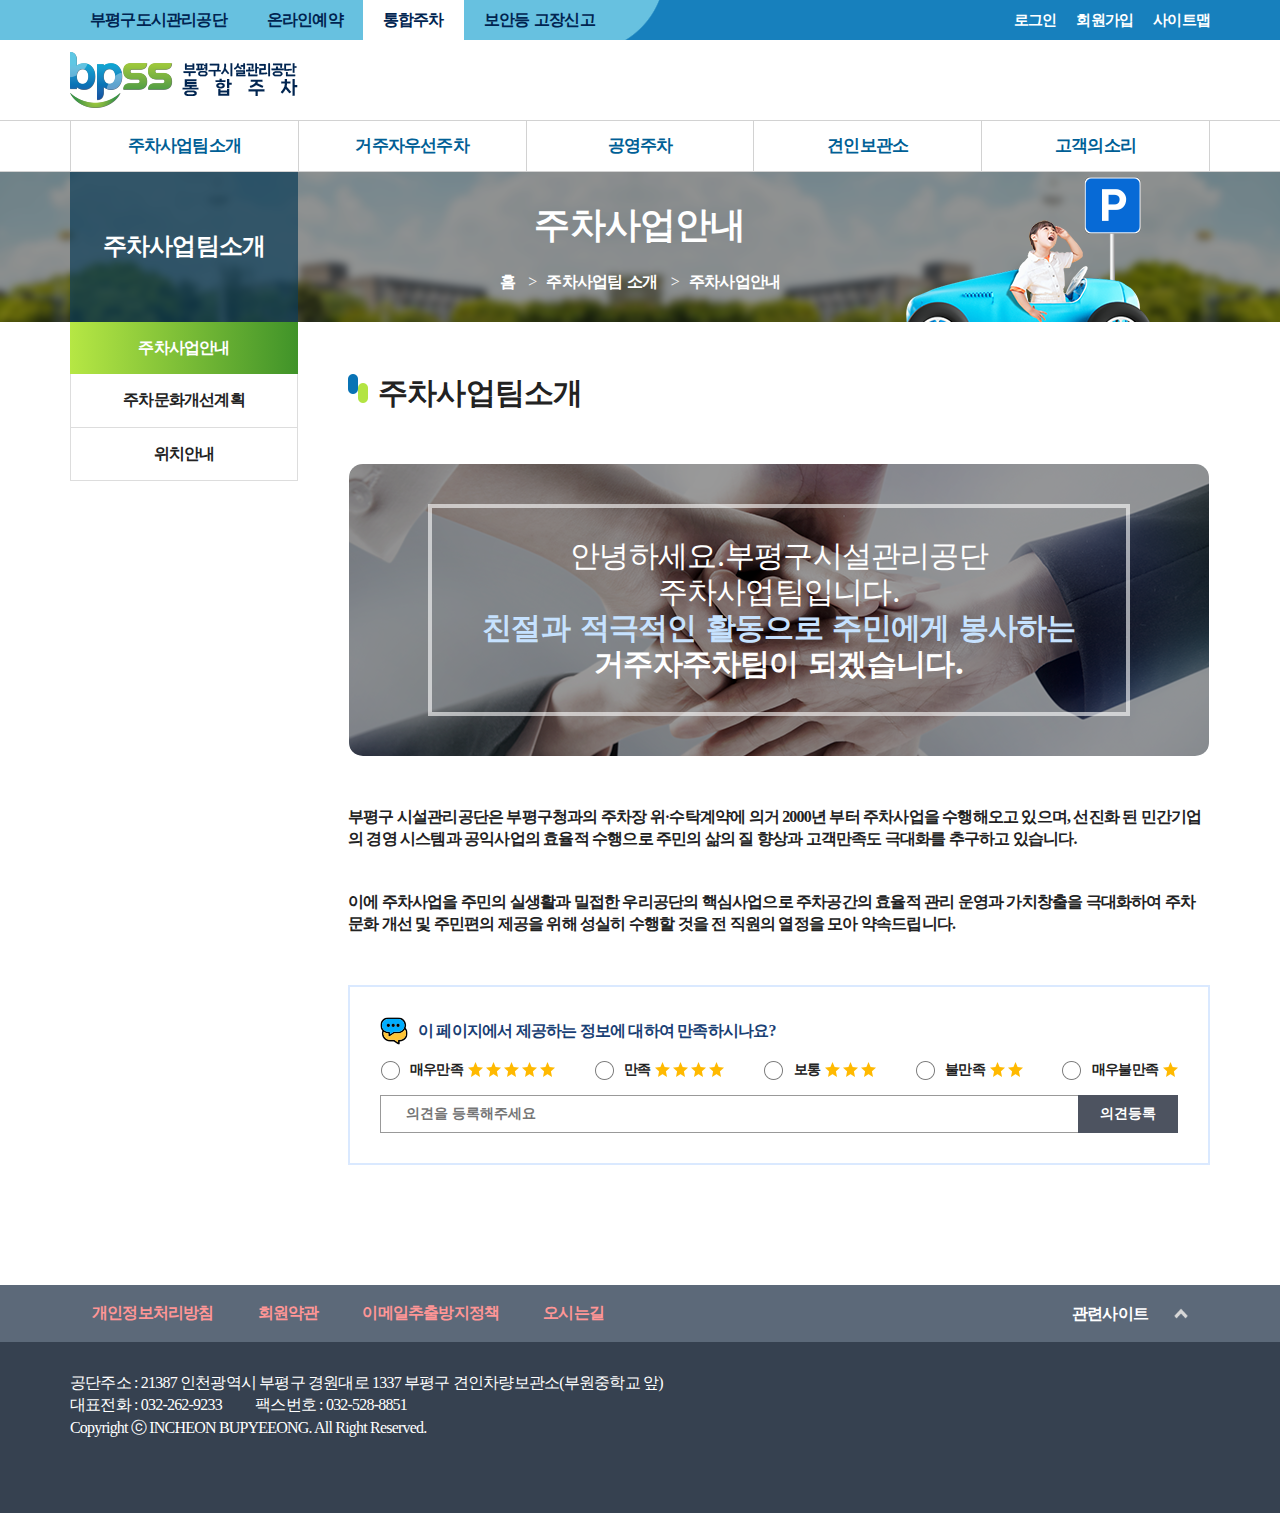
==== commit ff0a638b: "#1205_sub작업했음" ====
--- a/html/sub_주차사업팀소개_주차사업팀안내.html
+++ b/html/sub_주차사업팀소개_주차사업팀안내.html
@@ -74,7 +74,7 @@
             <div class="header_main">
                 <div class="container">
                     <div class="logowrap">
-                        <a href=""><span class="hide">부평구시설관리공단통합주차</span></a>
+                        <a href="index.html"><span class="hide">부평구시설관리공단통합주차</span></a>
                     </div>
                     <div class="m_btn"></div>
                 </div>
@@ -83,7 +83,7 @@
                 <div class="m_header">
                     <div class="container">
                         <div class="logowrap">
-                            <a href=""><span class="hide">부평구시설관리공단통합주차</span></a>
+                            <a href="index.html"><span class="hide">부평구시설관리공단통합주차</span></a>
                         </div>
                         <div class="m_btn"></div>
                     </div>
@@ -127,7 +127,7 @@
                 <div class="accord">
                     <dl>
                         <dt>주차사업팀소개</dt>
-                        <dd><a href="">주차사업안내</a></dd>
+                        <dd><a href="sub_주차사업팀소개_주차사업팀안내.html">주차사업안내</a></dd>
                         <dd><a href="">주차문화개선계획</a></dd>
                         <dd><a href="">위치안내</a></dd>
                     </dl>
@@ -173,40 +173,148 @@
             </nav>
             <div class="header_lower">
                 <div class="container">
+                    <!-- header gnb -->
                     <nav class="gnbwrap">
                         <ul class="gnb">
                             <li class="dep_1">
                                 <a href="">주차사업팀소개</a>
-                                <div class="lnbwrap">
-                                    <ul class="lnb"></ul>
-                                </div>
                             </li>
                             <li class="dep_1">
                                 <a href="">거주자우선주차</a>
-                                <div class="lnbwrap">
-                                    <ul class="lnb"></ul>
-                                </div>
                             </li>
                             <li class="dep_1">
                                 <a href="">공영주차</a>
-                                <div class="lnbwrap">
-                                    <ul class="lnb"></ul>
-                                </div>
                             </li>
                             <li class="dep_1">
                                 <a href="">견인보관소</a>
-                                <div class="lnbwrap">
-                                    <ul class="lnb"></ul>
-                                </div>
                             </li>
                             <li class="dep_1">
                                 <a href="">고객의소리 </a>
-                                <div class="lnbwrap">
-                                    <ul class="lnb"></ul>
-                                </div>
                             </li>
                         </ul>
                     </nav>
+                    <!-- / header gnb -->
+                </div>
+                <div class="outcon">
+                    <!-- header lnb -->
+                    <nav class="lnbwrap container">
+                        <ul class="lnb">
+                            <li>
+                                <a href="sub_주차사업팀소개_주차사업팀안내.html">
+                                    주차사업안내
+                                </a>
+                            </li>
+                            <li>
+                                <a href="">
+                                    주차문화개선계획
+                                </a>
+                            </li>
+                            <li>
+                                <a href="">
+                                    위치안내
+                                </a>
+                            </li>
+                        </ul>
+                        <ul class="lnb">
+                            <li>
+                                <a href="">
+                                    이용안내
+                                </a>
+                            </li>
+                            <li>
+                                <a href="">
+                                    이용신청
+                                </a>
+                            </li>
+                            <li>
+                                <a href="">
+                                    환불신청 안내
+                                </a>
+                            </li>
+                            <li>
+                                <a href="">
+                                    구획지도검색
+                                </a>
+                            </li>
+                            <li>
+                                <a href="">
+                                    수납 및 변경
+                                </a>
+                            </li>
+                            <li>
+                                <a href="">
+                                    배정취소 안내
+                                </a>
+                            </li>
+                            <li>
+                                <a href="">
+                                    설치/삭선 신청
+                                </a>
+                            </li>
+                        </ul>
+                        <ul class="lnb">
+                            <li>
+                                <a href="">
+                                    이용안내
+                                </a>
+                            </li>
+                            <li>
+                                <a href="">
+                                    현황 및 위치
+                                </a>
+                            </li>
+                            <li>
+                                <a href="">
+                                    미납차량조회
+                                </a>
+                            </li>
+                            <li>
+                                <a href="">
+                                    무인주차장 정기권신청(분기)
+                                </a>
+                            </li>
+                            <li>
+                                <a href="">
+                                    대기신청
+                                </a>
+                            </li>
+                        </ul>
+                        <ul class="lnb">
+                            <li>
+                                <a href="">
+                                    견인보관소 안내
+                                </a>
+                            </li>
+                            <li>
+                                <a href="">
+                                    견인차량 조회
+                                </a>
+                            </li>
+                        </ul>
+                        <ul class="lnb">
+                            <li>
+                                <a href="">
+                                    공지사항
+                                </a>
+                            </li>
+                            <li>
+                                <a href="">
+                                    FAQ
+                                </a>
+                            </li>
+                            <li>
+                                <a href="">
+                                    민원게시판
+                                </a>
+                            </li>
+                            <li>
+                                <a href="">
+                                    자료실(양식)
+                                </a>
+                            </li>
+                        </ul>
+                    </nav>
+                    <!-- / header lnb -->
                 </div>
             </div>
 
@@ -220,7 +328,17 @@
                 <div class="container">
                     <div class="visual_tbox">
                         <p class="visual_tit">주차사업안내</p>
-                        <span>홈 > 주차사업팀 소개 > 주차사업안내</span>
+                        <ul class="breadcrumb">
+                            <li>
+                                <a href="index.html">홈</a>
+                            </li>
+                            <li>
+                                <a href="">주차사업팀 소개</a>
+                            </li>
+                            <li>
+                                <a href="">주차사업안내</a>
+                            </li>
+                        </ul>
                     </div>
                 </div>
             </div>
@@ -245,40 +363,42 @@
                 </aside>
                 <section class="cont_box">
                     <h3 class="cont_tit">주차사업팀소개</h3>
-                    <div class="cont_text mb30">
-                        <h4>
-                            안녕하세요. 부평구시설관리공단<span></span>
-                            주차사업팀입니다.
-                            <em>친절과 적극적인 활동으로 주민에게 봉사하는<span></span></em>
-                            거주자주차팀이 되겠습니다.
-                        </h4>
-                    </div>
-                    <div class="cont_text mb30">
-                        <p>부평구 시설</p>
-                        <p>이에 주차사업</p>
+                    <div class="cont_text bg">
+                        <p>
+                            안녕하세요.<span class="br in768"></span>부평구시설관리공단<span class="br"></span>
+                            주차사업팀입니다.<br />
+                            <em><span class="hc">친절과 적극적인 활동으로<span class="br in768"></span> 주민에게 봉사하는</span><br />
+                            거주자주차팀이 되겠습니다.</em>
+                        </p>
+                    </div>
+                    <div class="cont_text mb50">
+                        <p class="mb40">부평구 시설관리공단은 부평구청과의 주차장 위·수탁계약에 의거 2000년 부터 주차사업을 수행해오고 있으며, 선진화 된 민간기업의 
+                            경영 시스템과 공익사업의 효율적 수행으로 주민의 삶의 질 향상과 고객만족도 극대화를 추구하고 있습니다.</p>
+                        <p>이에 주차사업을 주민의 실생활과 밀접한 우리공단의 핵심사업으로 주차공간의 효율적 관리 운영과 가치창출을 극대화하여 주차문화 
+                            개선 및 주민편의 제공을 위해 성실히 수행할 것을 전 직원의 열정을 모아 약속드립니다.</p>
                     </div>
                     <div class="survey_box">
                         <p>이 페이지에서 제공하는 정보에 대하여 만족하시나요?</p>
                         <div class="radio_box">
                             <span>
                                 <input type="radio" name="starscore" id="survey_val01">
-                                <label for="survey_val01">매우만족<img src="" alt="별 다섯개"></label>
+                                <label for="survey_val01">매우만족<img src="../common/images/sub_cont_5s.png" alt="별 다섯개"></label>
                             </span>
                             <span>
                                 <input type="radio" name="starscore" id="survey_val02">
-                                <label for="survey_val02">만족<img src="" alt="별 네개"></label>
+                                <label for="survey_val02">만족<img src="../common/images/sub_cont_4s.png" alt="별 네개"></label>
                             </span>
                             <span>
                                 <input type="radio" name="starscore" id="survey_val03">
-                                <label for="survey_val03">보통<img src="" alt="별 세개"></label>
+                                <label for="survey_val03">보통<img src="../common/images/sub_cont_3s.png" alt="별 세개"></label>
                             </span>
                             <span>
                                 <input type="radio" name="starscore" id="survey_val04">
-                                <label for="survey_val04">불만족<img src="" alt="별 두개"></label>
+                                <label for="survey_val04">불만족<img src="../common/images/sub_cont_2s.png" alt="별 두개"></label>
                             </span>
                             <span>
                                 <input type="radio" name="starscore" id="survey_val05">
-                                <label for="survey_val05">매우불만족<img src="" alt="별 한개"></label>
+                                <label for="survey_val05">매우불만족<img src="../common/images/sub_cont_1s.png" alt="별 한개"></label>
                             </span>
                         </div>
                         <div class="input_box">
@@ -355,7 +475,7 @@
                     <address>
                         <p>
                             공단주소 : 21387 인천광역시 부평구 경원대로 1337 부평구 견인차량보관소(부원중학교 앞)<br />
-                            대표전화 : 032-262-9233&nbsp;&nbsp;&nbsp;&nbsp;&nbsp;&nbsp;&nbsp;&nbsp;&nbsp;
+                            대표전화 : 032-262-9233<span class="br in768"></span>
                             팩스번호 : 032-528-8851<br />
                             Copyright ⓒ INCHEON BUPYEEONG. All Right Reserved.
                         </p>
--- a/common/css/default.css
+++ b/common/css/default.css
@@ -303,9 +303,10 @@
 
 body {
   font-size: 16px;
+  font-weight: regular;
   line-height: 1.4;
   color: #222;
-  font-family: "Noto Sans", "sans-serif";
+  font-family: "NanumSquare Neo B", "sans-serif";
   letter-spacing: -0.05em;
 }
 
@@ -316,7 +317,7 @@
 
 h1, h2, h3, h4, h5, h6 {
   font-size: 1rem;
-  font-weight: normal;
+  font-weight: bold;
 }
 
 ul, ol, li {
@@ -466,6 +467,10 @@
   margin-bottom: 30px;
 }
 
+.mb40 {
+  margin-bottom: 40px;
+}
+
 .mb50 {
   margin-bottom: 50px;
 }
@@ -499,10 +504,10 @@
 }
 
 /* body */
-*, a {
+*,
+a {
   font-family: "NanumSquare Neo B", "serif";
   font-weight: bold;
-  font-size: 15px;
 }
 
 .container {
@@ -524,8 +529,9 @@
 
 /* btn */
 .btn_01 {
-  background: #777;
+  background: #4d5360;
   color: #fff;
+  font-size: 14px;
 }
 
 /* skip_navi */
@@ -793,20 +799,51 @@
 header .header_lower .gnbwrap .gnb {
   display: flex;
   flex-wrap: nowrap;
+  border-left: 1px solid #d2d2d2;
 }
 header .header_lower .gnbwrap .gnb > .dep_1 {
   flex: 0 0 20%;
+  height: 100%;
   text-align: center;
 }
-header .header_lower .gnbwrap .gnb > .dep_1:first-of-type a {
-  border-left: 1px solid #d2d2d2;
-}
-header .header_lower .gnbwrap .gnb > .dep_1 a {
+header .header_lower .gnbwrap .gnb > .dep_1 > a {
   padding: 13px 0;
   font-size: 17px;
   color: #005f96;
   border-right: 1px solid #d2d2d2;
 }
+header .header_lower .outcon {
+  width: 100%;
+  border-top: 2px solid #005f96;
+  border-bottom: 1px solid #777;
+  background: #fff;
+  position: absolute;
+  z-index: 99;
+  display: none;
+  padding-bottom: 20px;
+}
+header .header_lower .outcon.gnbopened {
+  display: block;
+}
+header .header_lower .lnbwrap {
+  height: 300px;
+  display: flex;
+  flex-wrap: nowrap;
+  border-left: 1px solid #d2d2d2;
+}
+header .header_lower .lnbwrap .lnb {
+  flex: 0 0 20%;
+  padding: 20px 0 0 20px;
+  border-right: 1px solid #d2d2d2;
+}
+header .header_lower .lnbwrap .lnb li {
+  margin-bottom: 10px;
+}
+header .header_lower .lnbwrap .lnb li a {
+  width: 100%;
+  height: 100%;
+  font-size: 15px;
+}
 
 /* footer */
 footer .footer_upper {
@@ -821,6 +858,7 @@
 footer .footer_upper .container .fu_l,
 footer .footer_upper .container .fu_r {
   position: relative;
+  cursor: pointer;
 }
 @media screen and (max-width: 768px) {
   footer .footer_upper .container .fu_l,
@@ -838,9 +876,11 @@
 footer .footer_upper .container .fu_r ul::after {
   display: none;
 }
-footer .footer_upper .container .fu_l ul > li:hover,
+@media screen and (min-width: 1023px) {
+  footer .footer_upper .container .fu_l ul > li:hover,
 footer .footer_upper .container .fu_r ul > li:hover {
-  background-color: #495564;
+    background-color: #495564;
+  }
 }
 footer .footer_upper .container .fu_l ul > li.on,
 footer .footer_upper .container .fu_r ul > li.on {
@@ -849,21 +889,28 @@
 footer .footer_upper .container .fu_l ul > li a,
 footer .footer_upper .container .fu_r ul > li a {
   height: 100%;
-  padding: 18px 25px;
+  padding: 17px 22px;
   display: block;
   color: #ff9696;
 }
 @media screen and (max-width: 1024px) {
   footer .footer_upper .container .fu_l ul > li a,
 footer .footer_upper .container .fu_r ul > li a {
-    padding: 18px 22px;
+    padding: 17px 20px;
   }
 }
 @media screen and (max-width: 768px) {
   footer .footer_upper .container .fu_l ul > li a,
 footer .footer_upper .container .fu_r ul > li a {
-    padding: 18px 0;
+    padding: 17px 0;
     padding-left: 35px;
+  }
+}
+@media screen and (max-width: 465px) {
+  footer .footer_upper .container .fu_l ul > li a,
+footer .footer_upper .container .fu_r ul > li a {
+    padding: 17px 0;
+    padding-left: 13px;
   }
 }
 footer .footer_upper .container .fu_l .show_more,
@@ -872,12 +919,13 @@
   height: 57px;
   position: absolute;
   top: 0;
-  right: 20px;
+  right: 0;
   cursor: pointer;
 }
 footer .footer_upper .container .fu_l .show_more.pink,
 footer .footer_upper .container .fu_r .show_more.pink {
   background: url(../images/main_m_btn_pink.png) no-repeat center center;
+  background-size: 25%;
   transform: rotate(180deg);
 }
 footer .footer_upper .container .fu_l .show_more.pink.on,
@@ -887,6 +935,7 @@
 footer .footer_upper .container .fu_l .show_more.gray,
 footer .footer_upper .container .fu_r .show_more.gray {
   background: url(../images/main_m_btn_gray.png) no-repeat center center;
+  background-size: 25%;
   transform: rotate(0);
 }
 footer .footer_upper .container .fu_l .show_more.gray.on,
@@ -911,6 +960,7 @@
   footer .footer_upper .container .fu_l li {
     width: 100%;
     display: none;
+    background: #495564;
   }
 }
 footer .footer_upper .container .fu_l .show_more {
@@ -929,7 +979,7 @@
   height: 228px;
 }
 footer .footer_upper .container .fu_r ul li {
-  min-width: 173px;
+  min-width: 160px;
   width: 100%;
   display: none;
   background-color: #5c6979;
@@ -938,16 +988,26 @@
   color: #fff !important;
 }
 footer .footer_upper .container .fu_r .show_more {
+  right: 0;
   display: block;
 }
 footer .footer_main {
-  height: 171px;
+  height: auto;
+  min-height: 171px;
   padding-top: 35px;
   background-color: #364150;
   color: #fff;
-}
-footer .footer_main address {
-  padding: 0 30px;
+  padding: 30px;
+}
+footer .footer_main address p .br {
+  width: auto;
+  padding: 0 15px;
+  display: inline-block;
+}
+@media screen and (max-width: 475px) {
+  footer .footer_main address p .br {
+    display: block;
+  }
 }
 
 /* swiper common */
@@ -969,6 +1029,11 @@
   height: 520px;
   position: relative;
 }
+@media screen and (max-width: 1024px) {
+  .contentswrap .main_visualwrap {
+    height: 400px;
+  }
+}
 .contentswrap .main_visualwrap .main_visual .swiper-slide {
   background: #fff;
   filter: brightness(50%);
@@ -982,13 +1047,60 @@
 .contentswrap .main_visualwrap .main_visual .swiper-slide.main_visual_03 {
   background: url(../images/main_visual_03.png) no-repeat center center/cover;
 }
-.contentswrap .main_visualwrap .swiper-pagination {
-  width: auto;
-  height: 30px;
-  position: absolute;
+.contentswrap .main_visualwrap .swiper-util {
+  display: flex;
+  align-items: center;
+  height: 21px;
+  position: absolute;
+  z-index: 2;
   top: 70%;
   left: 50%;
   transform: translate(-50%, -50%);
+}
+@media screen and (max-width: 1024px) {
+  .contentswrap .main_visualwrap .swiper-util {
+    top: 90%;
+  }
+}
+.contentswrap .main_visualwrap .swiper-pagination {
+  display: inline-block;
+  position: relative;
+  width: auto;
+  bottom: 0;
+  margin-right: 10px;
+  display: flex;
+  flex-wrap: nowrap;
+  align-items: center;
+}
+.contentswrap .main_visualwrap .swiper-pagination .swiper-pagination-bullet {
+  background-color: #fff;
+  transition: all 0.3s;
+  position: relative;
+}
+.contentswrap .main_visualwrap .swiper-pagination .swiper-pagination-bullet-active::after {
+  content: "";
+  display: block;
+  position: absolute;
+  top: 50%;
+  left: 50%;
+  transform: translate(-50%, -50%);
+  width: 12px;
+  height: 12px;
+  border-radius: 50%;
+  border: 1px solid #fff;
+}
+.contentswrap .main_visualwrap .swiper-button-stopngo {
+  background: #fff;
+  width: 21px;
+  height: 21px;
+  border: 1px solid #fff;
+  cursor: pointer;
+}
+.contentswrap .main_visualwrap .swiper-button-stopngo.stop {
+  background: url(../images/main_visual_btn_play.png) no-repeat 63% center;
+}
+.contentswrap .main_visualwrap .swiper-button-stopngo.go {
+  background: url(../images/main_visual_btn_stop.png) no-repeat center center;
 }
 .contentswrap .main_visualwrap .visual_contents {
   position: absolute;
@@ -1139,7 +1251,8 @@
 .main_tit {
   font-family: "NanumSquare Neo EB", "serif";
   font-weight: bold;
-  font-size: 30px;
+  font-size: 32px;
+  letter-spacing: -2px;
   display: inline-block;
   position: relative;
 }
@@ -1199,11 +1312,34 @@
   padding: 40px 15px 10px;
   position: relative;
 }
+@media screen and (max-width: 1380px) {
+  .notice .noticeslide {
+    width: 85%;
+  }
+}
+@media screen and (max-width: 1280px) {
+  .notice .noticeslide {
+    width: 80%;
+  }
+}
+@media screen and (max-width: 1024px) {
+  .notice .noticeslide {
+    width: 75%;
+  }
+}
+@media screen and (max-width: 768px) {
+  .notice .noticeslide {
+    width: 70%;
+    min-width: 210px;
+  }
+}
 .notice .noticeslide .notice_list {
   transition: all 0.3s;
 }
-.notice .noticeslide .notice_list:hover {
-  transform: translateY(-30px);
+@media screen and (min-width: 1023px) {
+  .notice .noticeslide .notice_list:hover {
+    transform: translateY(-30px);
+  }
 }
 .notice .noticeslide .notice_list a {
   height: 248px;
@@ -1221,6 +1357,7 @@
 .notice .noticeslide .notice_list a .notice_tit {
   display: -webkit-box;
   max-height: 80px;
+  line-height: 1.2;
   text-overflow: ellipsis;
   overflow: hidden;
   -webkit-box-orient: vertical;
@@ -1233,27 +1370,46 @@
   background: rgb(103, 193, 224);
   background: linear-gradient(270deg, rgb(103, 193, 224) 0%, rgb(23, 128, 189) 100%);
   position: absolute;
+  z-index: 2;
   width: 62px;
   height: 62px;
   top: 63%;
-  right: -100px;
+  right: -8%;
   transform: translateY(-50%);
   cursor: pointer;
   transition: all 0.3s;
 }
 @media screen and (max-width: 1620px) {
   .notice .swiper-button-next2 {
-    display: none;
-  }
-}
-.notice .swiper-button-next2:hover {
-  border-radius: 50%;
-}
-.notice .swiper-button-next2:hover > span {
-  border-radius: 50%;
-}
-.notice .swiper-button-next2:hover::after {
-  transform: translate(-35px, -50%);
+    right: -3%;
+  }
+}
+@media screen and (max-width: 1450px) {
+  .notice .swiper-button-next2 {
+    right: -1%;
+  }
+}
+@media screen and (max-width: 1380px) {
+  .notice .swiper-button-next2 {
+    right: 3%;
+    background: transparent;
+  }
+}
+@media screen and (max-width: 1024px) {
+  .notice .swiper-button-next2 {
+    right: 5%;
+  }
+}
+@media screen and (min-width: 1380px) {
+  .notice .swiper-button-next2:hover {
+    border-radius: 50%;
+  }
+  .notice .swiper-button-next2:hover > span {
+    border-radius: 50%;
+  }
+  .notice .swiper-button-next2:hover::after {
+    transform: translate(-35px, -50%);
+  }
 }
 .notice .swiper-button-next2::after {
   content: "";
@@ -1279,31 +1435,55 @@
   transform: translate(-50%, -50%);
   transition: all 0.3s;
 }
+@media screen and (max-width: 1380px) {
+  .notice .swiper-button-next2 > span {
+    background: transparent;
+  }
+}
 .notice .swiper-button-prev2 {
   background: rgb(103, 193, 224);
   background: linear-gradient(270deg, rgb(103, 193, 224) 0%, rgb(23, 128, 189) 100%);
   position: absolute;
+  z-index: 2;
   width: 62px;
   height: 62px;
   top: 63%;
-  left: -100px;
+  left: -8%;
   transform: translateY(-50%);
   cursor: pointer;
   transition: all 0.3s;
 }
 @media screen and (max-width: 1620px) {
   .notice .swiper-button-prev2 {
-    display: none;
-  }
-}
-.notice .swiper-button-prev2:hover {
-  border-radius: 50%;
-}
-.notice .swiper-button-prev2:hover > span {
-  border-radius: 50%;
-}
-.notice .swiper-button-prev2:hover::after {
-  transform: translate(35px, -50%);
+    left: -3%;
+  }
+}
+@media screen and (max-width: 1450px) {
+  .notice .swiper-button-prev2 {
+    left: -1%;
+  }
+}
+@media screen and (max-width: 1380px) {
+  .notice .swiper-button-prev2 {
+    left: 3%;
+    background: transparent;
+  }
+}
+@media screen and (max-width: 1024px) {
+  .notice .swiper-button-prev2 {
+    left: 5%;
+  }
+}
+@media screen and (min-width: 1380px) {
+  .notice .swiper-button-prev2:hover {
+    border-radius: 50%;
+  }
+  .notice .swiper-button-prev2:hover > span {
+    border-radius: 50%;
+  }
+  .notice .swiper-button-prev2:hover::after {
+    transform: translate(35px, -50%);
+  }
 }
 .notice .swiper-button-prev2::after {
   content: "";
@@ -1328,6 +1508,11 @@
   left: 50%;
   transform: translate(-50%, -50%);
   transition: all 0.3s;
+}
+@media screen and (max-width: 1380px) {
+  .notice .swiper-button-prev2 > span {
+    background: transparent;
+  }
 }
 
 /* section contacts */
@@ -1378,9 +1563,11 @@
     flex: 0 0 100%;
   }
 }
-.contacts .container .contacts_r > li:hover {
-  transition: all 0.3s;
-  box-shadow: 0 0 5px rgb(103, 193, 224);
+@media screen and (min-width: 1023px) {
+  .contacts .container .contacts_r > li:hover {
+    transition: all 0.3s;
+    box-shadow: 0 0 5px rgb(103, 193, 224);
+  }
 }
 .contacts .container .contacts_r > li a {
   background-color: #fff;
@@ -1392,8 +1579,10 @@
   top: 1px;
   left: 4px;
   margin-right: 0;
+  font-size: 14px;
 }
 .contacts .container .contacts_r > li a span {
+  font-size: 18px;
   display: block;
 }
 .contacts .container .contacts_r > li a span em {
@@ -1450,8 +1639,10 @@
   flex: 0 0 28.9%;
   transition: all 0.3s;
 }
-.services .container .services_l .serv_list > li:hover {
-  transform: translateY(-30px);
+@media screen and (min-width: 1023px) {
+  .services .container .services_l .serv_list > li:hover {
+    transform: translateY(-30px);
+  }
 }
 .services .container .services_l .serv_list > li dl dt {
   width: 100%;
@@ -1475,9 +1666,12 @@
   background: url(../images/main_serv_bg_01.png) no-repeat center center;
   padding: 30px 40px;
   color: #fff;
-}
-.services .container .services_m:hover {
-  box-shadow: 0 0 5px rgba(0, 0, 0, 0.8);
+  cursor: pointer;
+}
+@media screen and (min-width: 1023px) {
+  .services .container .services_m:hover {
+    box-shadow: 0 0 5px rgba(0, 0, 0, 0.8);
+  }
 }
 @media screen and (max-width: 1024px) {
   .services .container .services_m {
@@ -1492,8 +1686,9 @@
   }
 }
 .services .container .services_m dt {
-  font-size: 30px;
+  font-size: 32px;
   margin-bottom: 15px;
+  letter-spacing: -5px;
 }
 .services .container .services_m dd {
   font-size: 16px;
@@ -1505,6 +1700,16 @@
   color: #fff;
   padding: 10px 15px;
   padding-right: 55px;
+  position: relative;
+}
+.services .container .services_m button::after {
+  position: absolute;
+  right: 10px;
+  content: "";
+  display: inline-block;
+  width: 21px;
+  height: 21px;
+  background: url(../images/main_btn_plus.png) no-repeat center center;
 }
 .services .container .services_r {
   flex: 0 0 32.45%;
@@ -1526,17 +1731,21 @@
 .services .container .services_r > div {
   flex: 0 0 100%;
   height: 165px;
-  padding: 0 50px;
-  font-size: 23px;
+  padding: 0 40px;
+  font-size: 24px;
+  letter-spacing: -2px;
   color: #fff;
   display: flex;
   align-items: center;
+  cursor: pointer;
 }
 .services .container .services_r > div img {
   transition: all 0.3s;
 }
-.services .container .services_r > div:hover img {
-  scale: 1.1;
+@media screen and (min-width: 1023px) {
+  .services .container .services_r > div:hover img {
+    scale: 1.1;
+  }
 }
 @media screen and (max-width: 1024px) {
   .services .container .services_r > div {
@@ -1547,25 +1756,48 @@
 @media screen and (max-width: 768px) {
   .services .container .services_r > div {
     flex: 0 0 100%;
+    justify-content: center;
   }
 }
 .services .container .services_r > div:first-of-type {
   background: url(../images/main_serv_bg_02.png) no-repeat center center/cover;
 }
 .services .container .services_r > div:first-of-type img {
-  margin-left: 10px;
+  margin-left: 20px;
 }
 .services .container .services_r > div:last-of-type {
   background: url(../images/main_serv_bg_03.png) no-repeat center center/cover;
 }
 .services .container .services_r > div:last-of-type img {
-  margin-left: 20px;
+  margin-left: 30px;
+}
+.services .container .services_r > div button {
+  width: 23px;
+  height: 23px;
+  border: 2px solid #fff;
+  position: relative;
+  margin-left: auto;
+}
+.services .container .services_r > div button::after {
+  position: absolute;
+  top: -1px;
+  left: -1px;
+  content: "";
+  display: inline-block;
+  width: 21px;
+  height: 21px;
+  background: url(../images/main_btn_plus_mini.png) no-repeat center center;
+}
+@media screen and (max-width: 768px) {
+  .services .container .services_r > div button {
+    margin-left: 30px;
+  }
 }
 
 /* sub_visual */
 .sub_visualwrap {
   width: 100%;
-  height: 200px;
+  height: 150px;
 }
 .sub_visualwrap .sub_visual {
   width: 100%;
@@ -1574,13 +1806,56 @@
   align-items: center;
 }
 .sub_visualwrap .sub_visual.subidx0 {
-  background: #777;
+  position: relative;
+  background: url(../images/sub_visual_01.png) no-repeat center center;
+}
+.sub_visualwrap .sub_visual.subidx0::after {
+  content: "";
+  width: 244px;
+  height: 145px;
+  background: url(../images/sub_visual_sticker_01.png) no-repeat center center;
+  position: absolute;
+  bottom: 0;
+  right: 280px;
+}
+@media screen and (max-width: 1380px) {
+  .sub_visualwrap .sub_visual.subidx0::after {
+    right: 130px;
+  }
+}
+@media screen and (max-width: 1024px) {
+  .sub_visualwrap .sub_visual.subidx0::after {
+    display: none;
+  }
 }
 .sub_visualwrap .sub_visual .container {
   flex: 0 0 100%;
   text-align: center;
   color: #fff;
 }
+.sub_visualwrap .sub_visual .visual_tbox .visual_tit {
+  font-size: 36px;
+  font-weight: bold;
+  margin-bottom: 20px;
+}
+.sub_visualwrap .sub_visual .visual_tbox .breadcrumb {
+  display: flex;
+  flex-wrap: nowrap;
+  justify-content: center;
+  align-items: center;
+}
+.sub_visualwrap .sub_visual .visual_tbox .breadcrumb li::after {
+  content: ">";
+  display: inline-block;
+  margin: 0 10px;
+}
+.sub_visualwrap .sub_visual .visual_tbox .breadcrumb li:last-child::after {
+  display: none;
+}
+.sub_visualwrap .sub_visual .visual_tbox .breadcrumb li a {
+  display: inline-block;
+}
+
 /* sub_contents */
 .sub_contentswrap {
   width: 100%;
@@ -1593,7 +1868,7 @@
 .sub_contentswrap .scflex .lnb {
   flex: 0 0 20%;
   position: relative;
-  top: -200px;
+  top: -150px;
 }
 @media screen and (max-width: 768px) {
   .sub_contentswrap .scflex .lnb {
@@ -1606,38 +1881,217 @@
   justify-content: center;
   flex: 0 0 20%;
   width: 100%;
-  height: 200px;
-  background: rgba(0, 0, 0, 0.5);
+  height: 150px;
+  background: rgba(11, 60, 87, 0.7);
+  color: #fff;
+  font-size: 24px;
+}
+@media screen and (max-width: 1024px) {
+  .sub_contentswrap .scflex .lnb .subidx_tit {
+    font-size: 20px;
+  }
+}
+.sub_contentswrap .scflex .lnb .cont_list li {
+  border: 1px solid #ddd;
+  border-top: none;
+}
+.sub_contentswrap .scflex .lnb .cont_list li a {
+  padding: 15px 0;
+  text-align: center;
+}
+@media screen and (max-width: 1024px) {
+  .sub_contentswrap .scflex .lnb .cont_list li a {
+    font-size: 15px;
+  }
+}
+.sub_contentswrap .scflex .lnb .cont_list li.active {
+  border: none;
+  background: rgb(64, 147, 41);
+  background: linear-gradient(270deg, rgb(64, 147, 41) 0%, rgb(182, 231, 68) 100%);
+}
+.sub_contentswrap .scflex .lnb .cont_list li.active a {
   color: #fff;
 }
 .sub_contentswrap .scflex .cont_box {
   flex: 0 0 80%;
+  padding-left: 50px;
+  padding-bottom: 120px;
 }
 @media screen and (max-width: 768px) {
   .sub_contentswrap .scflex .cont_box {
+    padding-left: 0;
     flex-basis: 100%;
   }
 }
+.sub_contentswrap .scflex .cont_box .cont_tit {
+  font-size: 30px;
+  font-weight: bold;
+  margin-top: 50px;
+  margin-bottom: 50px;
+}
+@media screen and (max-width: 1024px) {
+  .sub_contentswrap .scflex .cont_box .cont_tit {
+    margin-bottom: 30px;
+  }
+}
+@media screen and (max-width: 768px) {
+  .sub_contentswrap .scflex .cont_box .cont_tit {
+    margin-bottom: 10px;
+  }
+}
+.sub_contentswrap .scflex .cont_box .cont_tit::before {
+  content: "";
+  display: inline-block;
+  width: 20px;
+  height: 29px;
+  background: url(../images/sub_cont_tit_bul.png) no-repeat center center;
+  margin-right: 10px;
+}
+.sub_contentswrap .scflex .cont_box .cont_text.bg {
+  border-radius: 15px;
+  text-align: center;
+  padding: 40px 80px;
+  background: url(../images/sub_cont_bg.png) no-repeat center center;
+  margin-bottom: 50px;
+}
+@media screen and (max-width: 1024px) {
+  .sub_contentswrap .scflex .cont_box .cont_text.bg {
+    padding: 40px 60px;
+  }
+}
+@media screen and (max-width: 768px) {
+  .sub_contentswrap .scflex .cont_box .cont_text.bg {
+    padding: 30px;
+    margin-bottom: 10px;
+  }
+}
+.sub_contentswrap .scflex .cont_box .cont_text.bg p {
+  border: 4px solid rgba(255, 255, 255, 0.6);
+  padding: 30px 0;
+  font-size: 30px;
+  font-family: "NanumSquare Neo R", "serif";
+  font-weight: 500;
+  line-height: 1.2;
+  color: #fff;
+}
+@media screen and (max-width: 1024px) {
+  .sub_contentswrap .scflex .cont_box .cont_text.bg p {
+    font-size: 26px;
+  }
+}
+@media screen and (max-width: 768px) {
+  .sub_contentswrap .scflex .cont_box .cont_text.bg p {
+    font-size: 22px;
+  }
+}
+.sub_contentswrap .scflex .cont_box .cont_text.bg p em {
+  font-family: "NanumSquare Neo B", "serif";
+  font-weight: bold;
+}
+.sub_contentswrap .scflex .cont_box .cont_text.bg p .hc {
+  color: #c6e2ff;
+}
+.sub_contentswrap .scflex .cont_box .cont_text.bg p .br.in768 {
+  display: none;
+}
+@media screen and (max-width: 768px) {
+  .sub_contentswrap .scflex .cont_box .cont_text.bg p .br.in768 {
+    display: block;
+  }
+}
+.sub_contentswrap .scflex .cont_box .cont_text > p {
+  font-weight: bold;
+}
 
 /* surveybox */
+.survey_box {
+  border: 2px solid #dae9ff;
+  padding: 30px;
+}
+.survey_box > p {
+  display: flex;
+  align-items: center;
+  margin-bottom: 15px;
+  line-height: 16px;
+  color: #194074;
+  font-weight: bold;
+}
+.survey_box > p::before {
+  content: "";
+  display: inline-block;
+  width: 28px;
+  height: 28px;
+  background: url(../images/sub_cont_qm.png) no-repeat center center;
+  margin-right: 10px;
+}
 .survey_box .radio_box {
   display: flex;
+  flex-wrap: wrap;
+  justify-content: space-between;
+  align-items: center;
+  margin-bottom: 15px;
+}
+@media screen and (max-width: 1024px) {
+  .survey_box .radio_box {
+    justify-content: flex-start;
+  }
+}
+.survey_box .radio_box span {
+  display: flex;
+  align-items: center;
+  margin-right: 10px;
+}
+.survey_box .radio_box span:last-of-type {
+  margin-right: 0;
+}
+@media screen and (max-width: 1024px) {
+  .survey_box .radio_box span {
+    margin-bottom: 10px;
+  }
+}
+.survey_box .radio_box span input {
+  display: inline-block;
+  width: 19px;
+  height: 19px;
+  background: #fff no-repeat center center;
+  cursor: pointer;
+  margin-right: 10px;
+}
+.survey_box .radio_box span input[type=radio] {
+  background-image: url("../images/radio_off.png");
+}
+.survey_box .radio_box span input[type=radio]:checked {
+  background-image: url("../images/radio_on.png");
+}
+.survey_box .radio_box span label {
+  font-size: 14px;
+  font-weight: bold;
+}
+.survey_box .radio_box span label img {
+  position: relative;
+  top: -2px;
+  margin-left: 5px;
+}
+.survey_box .input_box {
+  display: flex;
   flex-wrap: nowrap;
 }
-.survey_box .input_box {
-  display: flex;
-  flex-wrap: nowrap;
-}
 .survey_box .input_box label {
   width: 100%;
 }
 .survey_box .input_box input {
-  border: 1px solid #777;
+  height: 38px;
+  border: 1px solid #999;
   border-right: none;
+  padding-left: 25px;
+  font-size: 14px;
+  font-weight: bold;
 }
 .survey_box .input_box input:focus {
   outline: none;
 }
 .survey_box .input_box button {
   flex: 0 0 100px;
+  font-size: 14px;
+  font-weight: bold;
 }/*# sourceMappingURL=default.css.map */